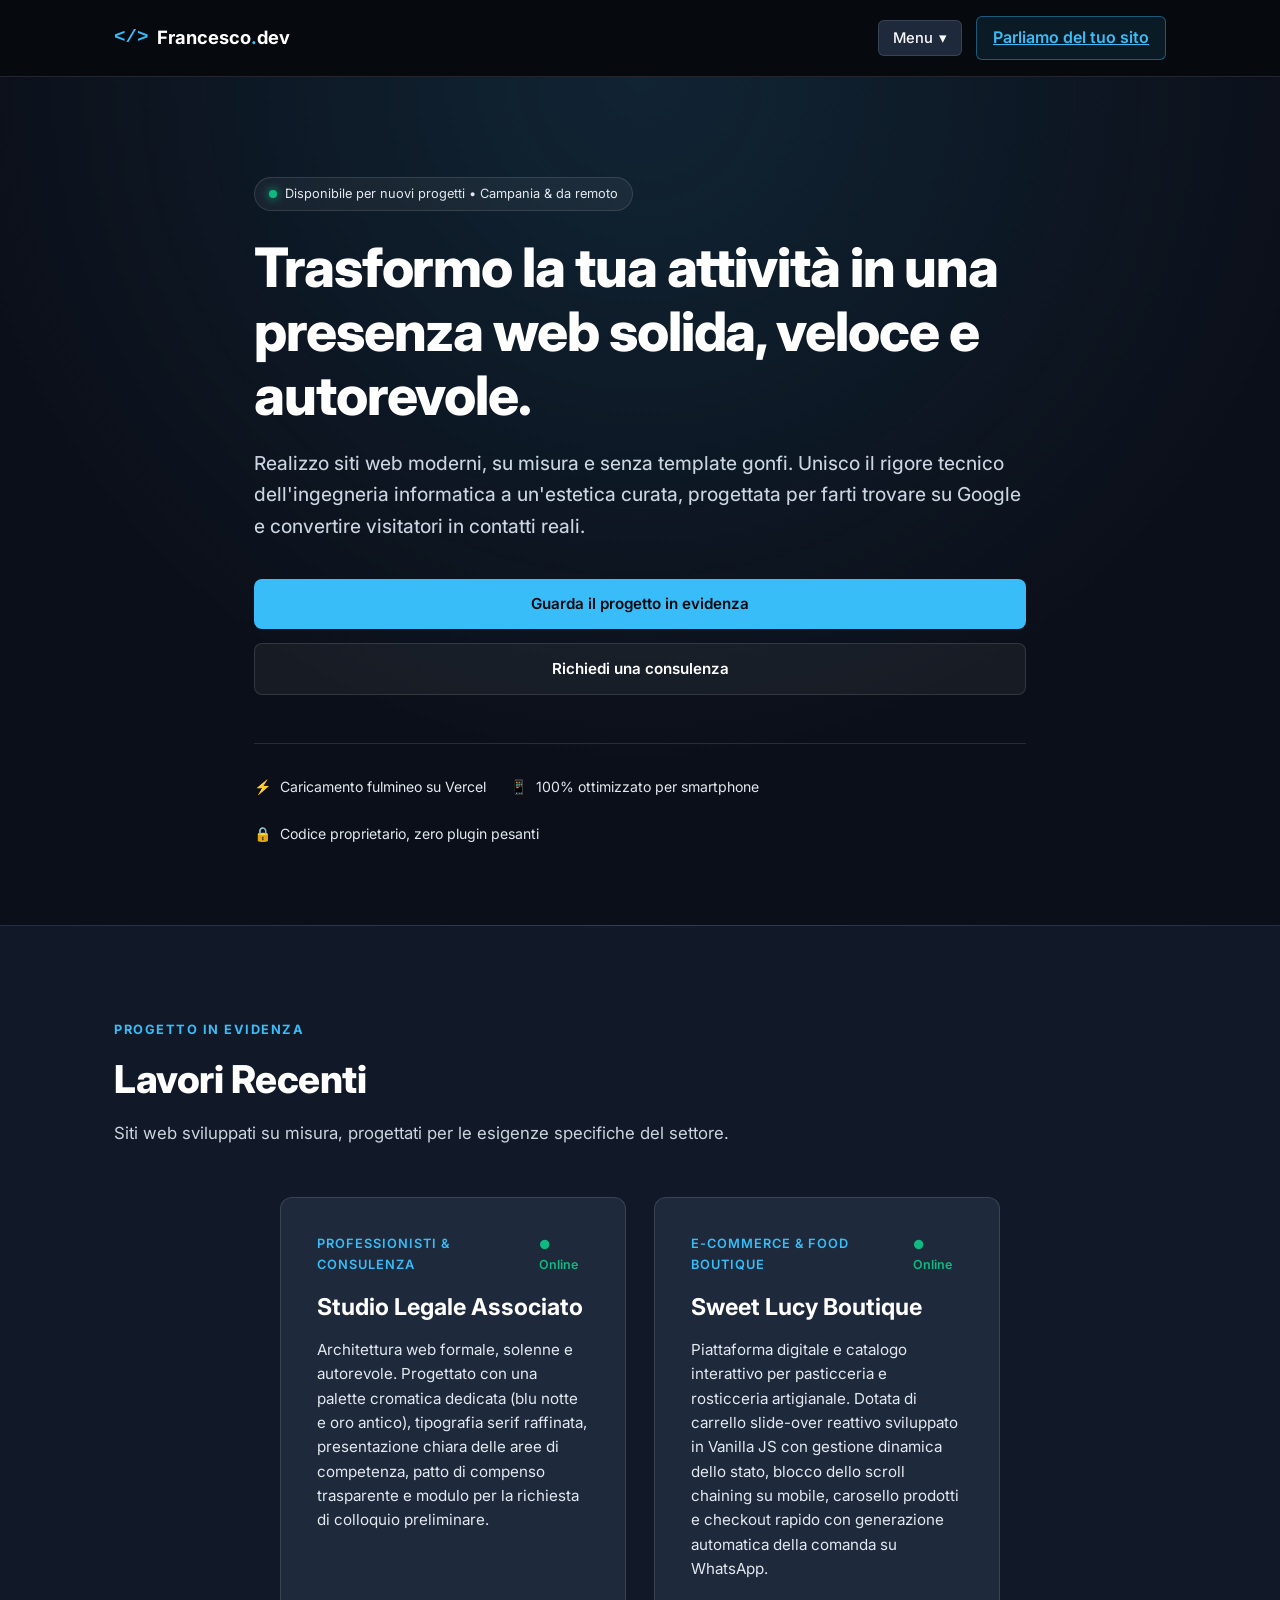
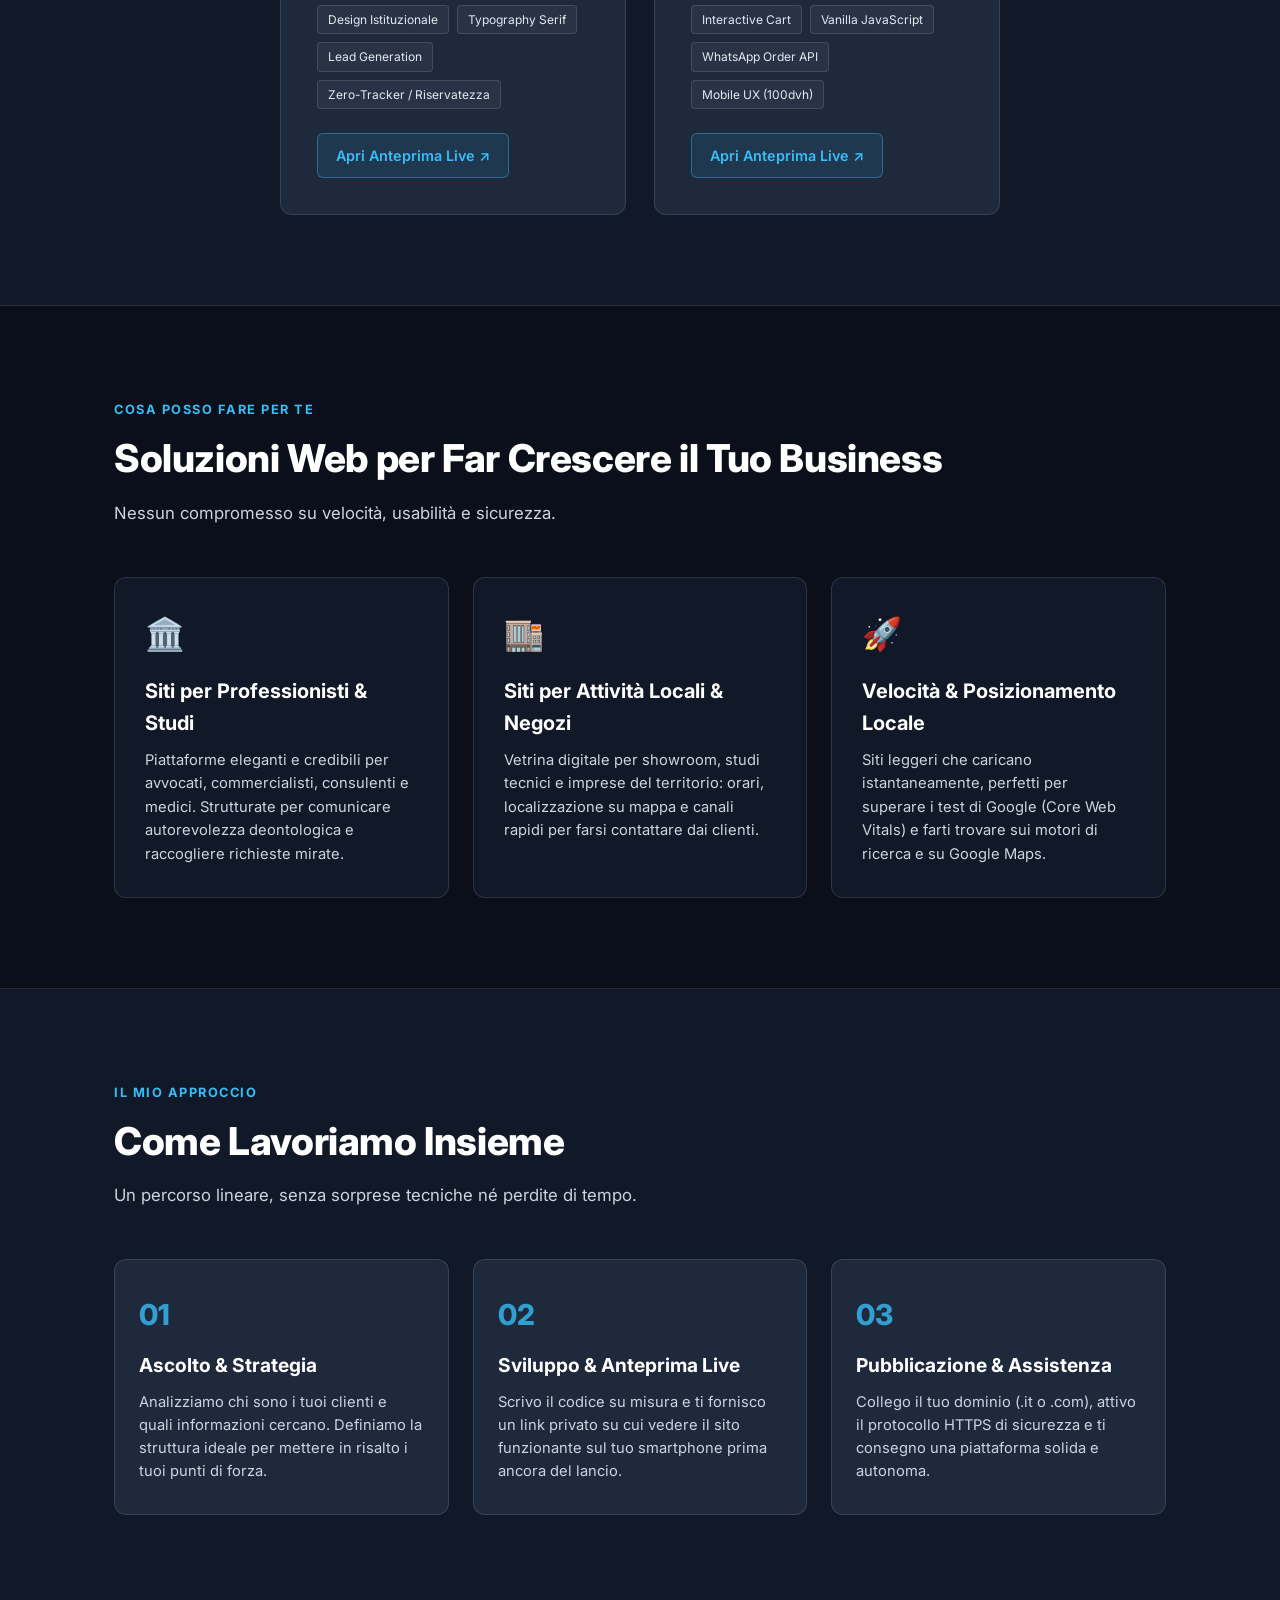
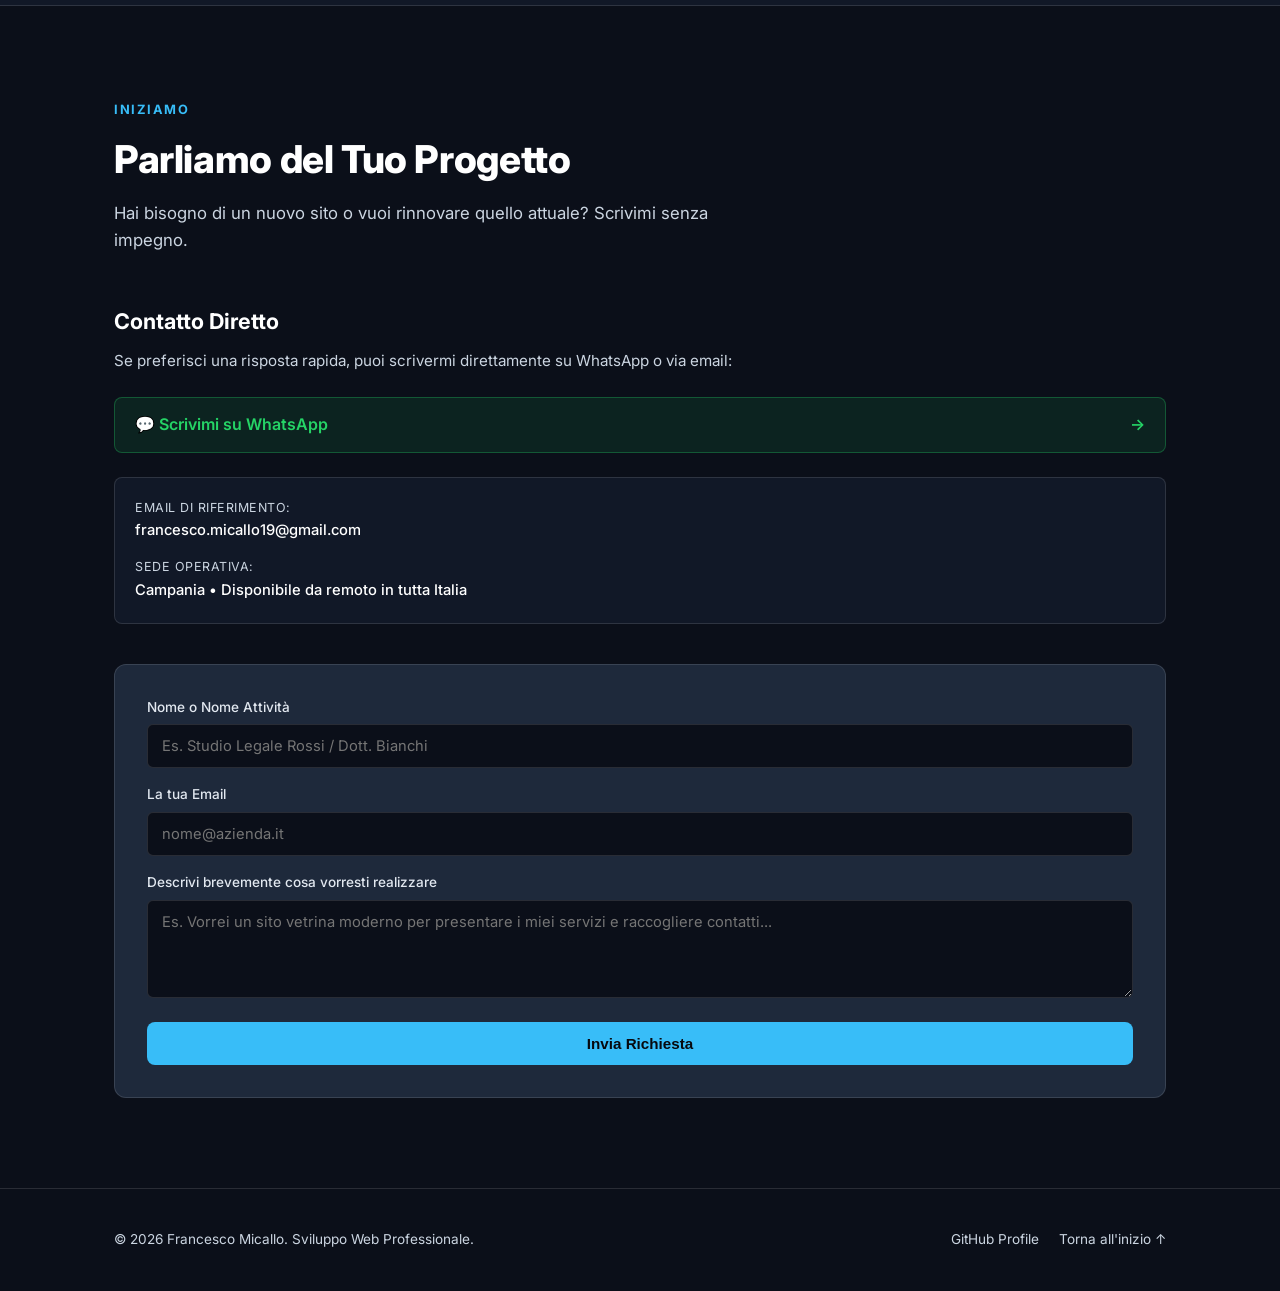
==== index.html @ 7663c69b "update menù a tendina" ====
<!DOCTYPE html>
<html lang="it">
<head>
  <meta charset="UTF-8">
  <meta name="viewport" content="width=device-width, initial-scale=1.0">
  <meta name="description" content="Portfolio di Francesco Micallo: sviluppo web, soluzioni digitali moderne, interfacce reattive ad alte prestazioni ed esperienze e-commerce su misura.">
  <title>Francesco Micallo | Sviluppo Web & Soluzioni Digitali</title>

  <!-- ANTEPRIMA SOCIAL & WHATSAPP -->
 <meta property="og:type" content="website">
 <meta property="og:url" content="https://francesco-webdesign.vercel.app/">
 <meta property="og:title" content="Francesco Micallo | Sviluppo Web &amp; Soluzioni Digitali">
 <meta property="og:description" content="Sviluppo siti web moderni, veloci e su misura per professionisti e imprese. Soluzioni ad alte prestazioni e mobile-first.">
 <meta property="og:image" content="https://francesco-webdesign.vercel.app/img/og-cover.png">
 <meta property="og:image:width" content="1200">
 <meta property="og:image:height" content="630">

 <!-- TWITTER / X CARDS -->
 <meta name="twitter:card" content="summary_large_image">
 <meta name="twitter:title" content="Francesco Micallo | Sviluppo Web &amp; Soluzioni Digitali">
 <meta name="twitter:description" content="Sviluppo siti web moderni, veloci e su misura per professionisti e imprese.">
 <meta name="twitter:image" content="https://francesco-webdesign.vercel.app/img/og-cover.png">

  <!-- Preconnessione rapida ai server Google Fonts -->
  <link rel="preconnect" href="https://fonts.googleapis.com">
  <link rel="preconnect" href="https://fonts.gstatic.com" crossorigin>

  <!-- Caricamento asincrono del font: non blocca il rendering -->
  <link rel="preload" as="style" href="https://fonts.googleapis.com/css2?family=Inter:wght@300;400;500;600;700;800&display=swap">
  <link rel="stylesheet" href="https://fonts.googleapis.com/css2?family=Inter:wght@300;400;500;600;700;800&display=swap" media="print" onload="this.media='all'">
  <noscript>
    <link rel="stylesheet" href="https://fonts.googleapis.com/css2?family=Inter:wght@300;400;500;600;700;800&display=swap">
  </noscript>

  <!-- Foglio di stile principale -->
  <link rel="stylesheet" href="style.css">
  
  <!-- Google Fonts: Inter -->
  <!--<link rel="preconnect" href="https://fonts.googleapis.com">
  <link rel="preconnect" href="https://fonts.gstatic.com" crossorigin>
  <link href="https://fonts.googleapis.com/css2?family=Inter:wght@300;400;500;600;700;800&display=swap" rel="stylesheet">
  
  <link rel="stylesheet" href="style.css">
  -->

  <!-- FAVICON CON SIMBOLO </> -->
  <link rel="icon" type="image/svg+xml" href="data:image/svg+xml,%3Csvg xmlns='http://www.w3.org/2000/svg' viewBox='0 0 32 32'%3E%3Crect width='32' height='32' rx='7' fill='%230f172a'/%3E%3Ctext x='50%25' y='55%25' dominant-baseline='middle' text-anchor='middle' fill='%2338bdf8' font-family='monospace' font-weight='900' font-size='16'%3E%26lt%3B/%26gt%3B%3C/text%3E%3C/svg%3E">
  <meta name="google-site-verification" content="of4kfYGj0IysTOYSiKbPm9DRqJYELXK91-NZYfJ7q2g" />

  <!-- script per visibilità AI etc-->
  <script type="application/ld+json">
{
  "@context": "https://schema.org",
  "@type": "Person",
  "name": "Francesco Micallo",
  "url": "https://francesco-webdesign.vercel.app/",
  "jobTitle": "Web Developer & Designer Freelance",
  "description": "Sviluppo di siti web moderni, veloci e su misura per professionisti, botteghe artigianali e imprese.",
  "address": {
    "@type": "PostalAddress",
    "addressRegion": "Campania",
    "addressCountry": "IT"
  },
  "knowsAbout": ["Web Development", "HTML5", "CSS3", "JavaScript", "E-commerce WhatsApp", "SEO Optimization"],
  "sameAs": [
    "https://www.linkedin.com/in/tuo-profilo-linkedin",
    "https://github.com/tuo-profilo-github"
  ]
}
</script>

</head>
<body>

  <!-- BARRA DI NAVIGAZIONE CON MENU A TENDINA -->
  <header class="navbar">
    <div class="container nav-container">
      <a href="#" class="logo">
        <span class="logo-symbol">&lt;/&gt;</span>
        <span class="logo-text">Francesco<span class="dot">.</span>dev</span>
      </a>

      <div class="nav-actions">
        <!-- Menu a tendina delle sezioni -->
        <div class="dropdown">
          <button class="dropdown-trigger" id="dropdownBtn" type="button" aria-expanded="false">
            Menu <span>▾</span>
          </button>
          <div class="dropdown-menu" id="dropdownMenu">
            <a href="#progetti">Progetti</a>
            <a href="#servizi">Servizi</a>
            <a href="#metodo">Metodo</a>
            <a href="#contatti">Contatti</a>
          </div>
        </div>

        <!-- Pulsante di contatto rapido -->
        <a href="#contatti" class="nav-btn">Parliamo del tuo sito</a>
      </div>
    </div>
  </header>

  <main>
    <!-- HERO SECTION -->
    <section class="hero" id="home">
      <div class="container hero-content">
        <div class="badge">
          <span class="badge-dot"></span>
          <span>Disponibile per nuovi progetti • Campania & da remoto</span>
        </div>
        <h1>Trasformo la tua attività in una presenza web solida, veloce e autorevole.</h1>
        <p class="subtitle">
          Realizzo siti web moderni, su misura e senza template gonfi. Unisco il rigore tecnico dell'ingegneria informatica a un'estetica curata, progettata per farti trovare su Google e convertire visitatori in contatti reali.
        </p>
        <div class="hero-buttons">
          <a href="#progetti" class="btn btn-primary">Guarda il progetto in evidenza</a>
          <a href="#contatti" class="btn btn-secondary">Richiedi una consulenza</a>
        </div>

        <div class="hero-features">
          <div class="feature-item">
            <span class="feature-icon">⚡</span>
            <span>Caricamento fulmineo su Vercel</span>
          </div>
          <div class="feature-item">
            <span class="feature-icon">📱</span>
            <span>100% ottimizzato per smartphone</span>
          </div>
          <div class="feature-item">
            <span class="feature-icon">🔒</span>
            <span>Codice proprietario, zero plugin pesanti</span>
          </div>
        </div>
      </div>
    </section>

    <!-- SEZIONE PROGETTI REALIZZATI (PORTFOLIO) -->
    <section class="section portfolio-section" id="progetti">
      <div class="container">
        <div class="section-head">
          <span class="tag">Progetto in Evidenza</span>
          <h2 class="section-title">Lavori Recenti</h2>
          <p class="section-subtitle">Siti web sviluppati su misura, progettati per le esigenze specifiche del settore.</p>
        </div>

        <div class="portfolio-grid portfolio-single">
          <!-- PROGETTO: STUDIO LEGALE -->
          <article class="project-card">
            <div class="project-header">
              <span class="project-category">Professionisti & Consulenza</span>
              <span class="status-live">● Online</span>
            </div>
            <h3>Studio Legale Associato</h3>
            <p class="project-desc">
              Architettura web formale, solenne e autorevole. Progettato con una palette cromatica dedicata (blu notte e oro antico), tipografia serif raffinata, presentazione chiara delle aree di competenza, patto di compenso trasparente e modulo per la richiesta di colloquio preliminare.
            </p>
            <div class="project-tags">
              <span>Design Istituzionale</span>
              <span>Typography Serif</span>
              <span>Lead Generation</span>
              <span>Zero-Tracker / Riservatezza</span>
            </div>
            <div class="project-actions">
              <!-- Inserisci qui l'URL Vercel del tuo studio legale al posto di '#' -->
              <a href="https://studio-legale-azure.vercel.app/" target="_blank" rel="noopener noreferrer" class="btn-project">
                Apri Anteprima Live ↗
              </a>
            </div>
          </article>

          <!-- PROGETTO: SWEET LUCY -->
          <article class="project-card">
            <div class="project-header">
              <span class="project-category">E-Commerce & Food Boutique</span>
              <span class="status-live">● Online</span>
            </div>
            <h3>Sweet Lucy Boutique</h3>
            <p class="project-desc">
              Piattaforma digitale e catalogo interattivo per pasticceria e rosticceria artigianale. Dotata di carrello slide-over reattivo sviluppato in Vanilla JS con gestione dinamica dello stato, blocco dello scroll chaining su mobile, carosello prodotti e checkout rapido con generazione automatica della comanda su WhatsApp.
            </p>
            <div class="project-tags">
              <span>Interactive Cart</span>
              <span>Vanilla JavaScript</span>
              <span>WhatsApp Order API</span>
              <span>Mobile UX (100dvh)</span>
            </div>
            <div class="project-actions">
              <!-- Inserisci qui l'URL Vercel di Sweet Lucy -->
              <a href="https://sweet-lucy-capri.vercel.app/" target="_blank" rel="noopener noreferrer" class="btn-project">
                Apri Anteprima Live ↗
              </a>
            </div>
          </article>
        </div>
      </div>
    </section>

    <!-- SEZIONE SERVIZI / COMPETENZE -->
    <section class="section services-section" id="servizi">
      <div class="container">
        <div class="section-head">
          <span class="tag">Cosa Posso Fare Per Te</span>
          <h2 class="section-title">Soluzioni Web per Far Crescere il Tuo Business</h2>
          <p class="section-subtitle">Nessun compromesso su velocità, usabilità e sicurezza.</p>
        </div>

        <div class="services-grid">
          <div class="service-box">
            <div class="service-icon">🏛️</div>
            <h3>Siti per Professionisti & Studi</h3>
            <p>
              Piattaforme eleganti e credibili per avvocati, commercialisti, consulenti e medici. Strutturate per comunicare autorevolezza deontologica e raccogliere richieste mirate.
            </p>
          </div>

          <div class="service-box">
            <div class="service-icon">🏬</div>
            <h3>Siti per Attività Locali & Negozi</h3>
            <p>
              Vetrina digitale per showroom, studi tecnici e imprese del territorio: orari, localizzazione su mappa e canali rapidi per farsi contattare dai clienti.
            </p>
          </div>

          <div class="service-box">
            <div class="service-icon">🚀</div>
            <h3>Velocità & Posizionamento Locale</h3>
            <p>
              Siti leggeri che caricano istantaneamente, perfetti per superare i test di Google (Core Web Vitals) e farti trovare sui motori di ricerca e su Google Maps.
            </p>
          </div>
        </div>
      </div>
    </section>

    <!-- SEZIONE COME LAVORO -->
    <section class="section process-section" id="metodo">
      <div class="container">
        <div class="section-head">
          <span class="tag">Il Mio Approccio</span>
          <h2 class="section-title">Come Lavoriamo Insieme</h2>
          <p class="section-subtitle">Un percorso lineare, senza sorprese tecniche né perdite di tempo.</p>
        </div>

        <div class="steps-grid">
          <div class="step-card">
            <span class="step-number">01</span>
            <h3>Ascolto & Strategia</h3>
            <p>Analizziamo chi sono i tuoi clienti e quali informazioni cercano. Definiamo la struttura ideale per mettere in risalto i tuoi punti di forza.</p>
          </div>

          <div class="step-card">
            <span class="step-number">02</span>
            <h3>Sviluppo & Anteprima Live</h3>
            <p>Scrivo il codice su misura e ti fornisco un link privato su cui vedere il sito funzionante sul tuo smartphone prima ancora del lancio.</p>
          </div>

          <div class="step-card">
            <span class="step-number">03</span>
            <h3>Pubblicazione & Assistenza</h3>
            <p>Collego il tuo dominio (.it o .com), attivo il protocollo HTTPS di sicurezza e ti consegno una piattaforma solida e autonoma.</p>
          </div>
        </div>
      </div>
    </section>

    <!-- SEZIONE CONTATTI -->
    <section class="section contact-section" id="contatti">
      <div class="container">
        <div class="section-head">
          <span class="tag">Iniziamo</span>
          <h2 class="section-title">Parliamo del Tuo Progetto</h2>
          <p class="section-subtitle">Hai bisogno di un nuovo sito o vuoi rinnovare quello attuale? Scrivimi senza impegno.</p>
        </div>

        <div class="contact-layout">
          <!-- CANALI RAPIDI -->
          <div class="contact-direct">
            <h3>Contatto Diretto</h3>
            <p>Se preferisci una risposta rapida, puoi scrivermi direttamente su WhatsApp o via email:</p>
            
            <a href="https://wa.me/393928811969?text=Ciao%20Francesco,%20vorrei%20informazioni%20per%20un%20sito%20web" target="_blank" rel="noopener noreferrer" class="contact-pill wa-pill">
              <span>💬 Scrivimi su WhatsApp</span>
              <span class="pill-arrow">→</span>
            </a>

            <div class="direct-info-box">
              <div class="info-row">
                <span class="info-label">Email di riferimento:</span>
                <span class="info-val">francesco.micallo19@gmail.com</span>
              </div>
              <div class="info-row">
                <span class="info-label">Sede operativa:</span>
                <span class="info-val">Campania • Disponibile da remoto in tutta Italia</span>
              </div>
            </div>
          </div>

          <!-- FORM FORMSPREE -->
          <div class="contact-form-wrapper">
            <form class="contact-form" action="https://formspree.io/f/mqpadgvb" method="POST">
              <div class="form-group">
                <label for="name">Nome o Nome Attività</label>
                <input type="text" id="name" name="name" placeholder="Es. Studio Legale Rossi / Dott. Bianchi" required>
              </div>

              <div class="form-group">
                <label for="email">La tua Email</label>
                <input type="email" id="email" name="email" placeholder="nome@azienda.it" required>
              </div>

              <div class="form-group">
                <label for="message">Descrivi brevemente cosa vorresti realizzare</label>
                <textarea id="message" name="message" rows="4" placeholder="Es. Vorrei un sito vetrina moderno per presentare i miei servizi e raccogliere contatti..." required></textarea>
              </div>

              <button type="submit" class="btn btn-primary btn-block">Invia Richiesta</button>
            </form>
          </div>
        </div>
      </div>
    </section>
  </main>

  <!-- FOOTER -->
  <footer class="footer">
    <div class="container footer-content">
      <p>&copy; 2026 Francesco Micallo. Sviluppo Web Professionale.</p>
      <div class="footer-links">
        <a href="https://github.com/francescomicallo19-alt" target="_blank" rel="noopener noreferrer">GitHub Profile</a>
        <a href="#home">Torna all'inizio ↑</a>
      </div>
    </div>
  </footer>

  <script src="script.js" defer></script>

</body>
</html>
---- style.css ----
/* RESET & VARIABILI */
* {
  margin: 0;
  padding: 0;
  box-sizing: border-box;
}

:root {
  /* Fondi più chiari, eleganti e riposanti */
  --bg-deep: #0b0f19;          /* Sfondo base: blu notte profondo, non nero pesto */
  --bg-surface: #111827;       /* Sezioni secondarie e navbar */
  --bg-card: #1e293b;          /* Card e box in evidenza */
  --bg-card-hover: #27354a;    /* Stato hover per le card */
  
  /* Accenti e contrasti */
  --accent-cyan: #38bdf8;
  --accent-cyan-hover: #0284c7;
  --text-main: #f8fafc;        /* Bianco quasi assoluto per i titoli */
  --text-muted: #cbd5e1;       /* Grigio chiarissimo per paragrafi e testi */
  --text-sub: #e2e8f0;         /* Dettagli e pillole */
  
  --border-subtle: rgba(255, 255, 255, 0.12);
  --border-glow: rgba(56, 189, 248, 0.4);
  --font-base: 'Inter', -apple-system, BlinkMacSystemFont, 'Segoe UI', Roboto, sans-serif;
}

html {
  scroll-behavior: smooth;
}

body {
  background-color: var(--bg-deep);
  color: var(--text-main);
  font-family: var(--font-base);
  line-height: 1.6;
  -webkit-font-smoothing: antialiased;
}

.container {
  max-width: 1100px;
  margin: 0 auto;
  padding: 0 24px;
}

/* NAVBAR */
.navbar {
  position: sticky;
  top: 0;
  z-index: 100;
  background: rgba(7, 9, 14, 0.85);
  backdrop-filter: blur(12px);
  border-bottom: 1px solid var(--border-subtle);
  padding: 16px 0;
}

.nav-container {
  display: flex;
  justify-content: space-between;
  align-items: center;
}

.logo {
  display: flex;
  align-items: center;
  gap: 8px;
  text-decoration: none;
  color: #fff;
  font-weight: 700;
  font-size: 1.15rem;
}

.logo-symbol {
  color: var(--accent-cyan);
  font-family: monospace;
  font-size: 1.2rem;
}

.dot {
  color: var(--accent-cyan);
}

.nav-actions {
  display: flex;
  align-items: center;
  gap: 14px;
}

.dropdown {
  position: relative;
}

.dropdown-trigger {
  background: var(--bg-card);
  color: var(--text-main);
  border: 1px solid var(--border-subtle);
  padding: 8px 14px;
  border-radius: 6px;
  font-family: inherit;
  font-size: 0.92rem;
  font-weight: 500;
  cursor: pointer;
  display: inline-flex;
  align-items: center;
  gap: 6px;
  transition: all 0.2s ease;
}

.dropdown-trigger:hover,
.dropdown.active .dropdown-trigger {
  border-color: var(--accent-cyan);
  color: var(--accent-cyan);
}

.dropdown-menu {
  position: absolute;
  top: calc(100% + 8px);
  right: 0;
  min-width: 160px;
  background: var(--bg-card);
  border: 1px solid var(--border-subtle);
  border-radius: 8px;
  padding: 6px;
  box-shadow: 0 10px 25px rgba(0, 0, 0, 0.4);
  display: none;
  flex-direction: column;
  gap: 2px;
  z-index: 200;
}

.dropdown.active .dropdown-menu {
  display: flex;
}

.dropdown-menu a {
  text-decoration: none;
  color: var(--text-muted);
  font-size: 0.9rem;
  padding: 8px 12px;
  border-radius: 6px;
  transition: all 0.15s ease;
}

.dropdown-menu a:hover {
  background: rgba(56, 189, 248, 0.12);
  color: var(--accent-cyan);
}

.nav-btn {
  background: rgba(56, 189, 248, 0.1);
  color: var(--accent-cyan) !important;
  border: 1px solid var(--border-glow);
  padding: 8px 16px;
  border-radius: 6px;
  font-weight: 600 !important;
  transition: all 0.2s ease;
}

.nav-btn:hover {
  background: var(--accent-cyan) !important;
  color: #07090e !important;
}

/* HERO SECTION */
.hero {
  padding: 100px 0 80px 0;
  background: radial-gradient(circle at 50% 0%, rgba(56, 189, 248, 0.12) 0%, transparent 65%);
  border-bottom: 1px solid var(--border-subtle);
}

.hero-content {
  max-width: 820px;
}

.badge {
  display: inline-flex;
  align-items: center;
  gap: 8px;
  padding: 6px 14px;
  background: rgba(255, 255, 255, 0.05);
  border: 1px solid var(--border-subtle);
  border-radius: 50px;
  font-size: 0.8rem;
  color: var(--text-sub);
  margin-bottom: 24px;
}

.badge-dot {
  width: 8px;
  height: 8px;
  background-color: #10b981;
  border-radius: 50%;
  box-shadow: 0 0 10px #10b981;
}

.hero h1 {
  font-size: clamp(2.2rem, 4.5vw, 3.4rem);
  font-weight: 800;
  line-height: 1.18;
  letter-spacing: -0.02em;
  margin-bottom: 20px;
  color: #fff;
}

.subtitle {
  font-size: clamp(1.05rem, 2vw, 1.2rem);
  color: var(--text-muted);
  font-weight: 450; /* Aggiunge corpo alle lettere su sfondi neri */
  line-height: 1.65;
  margin-bottom: 36px;
}

.hero-buttons {
  display: flex;
  gap: 14px;
  flex-wrap: wrap;
  margin-bottom: 48px;
}

.btn {
  display: inline-flex;
  align-items: center;
  justify-content: center;
  padding: 13px 24px;
  border-radius: 8px;
  font-size: 0.95rem;
  font-weight: 600;
  text-decoration: none;
  cursor: pointer;
  transition: all 0.2s ease;
}

.btn-primary {
  background: var(--accent-cyan);
  color: #07090e;
  border: none;
}

.btn-primary:hover {
  background: #7dd3fc;
  transform: translateY(-2px);
}

.btn-secondary {
  background: rgba(255, 255, 255, 0.05);
  color: #fff;
  border: 1px solid var(--border-subtle);
}

.btn-secondary:hover {
  background: rgba(255, 255, 255, 0.1);
  transform: translateY(-2px);
}

.hero-features {
  display: flex;
  flex-wrap: wrap;
  gap: 24px;
  padding-top: 32px;
  border-top: 1px solid var(--border-subtle);
}

.feature-item {
  display: flex;
  align-items: center;
  gap: 8px;
  font-size: 0.88rem;
  color: var(--text-sub);
}

/* SEZIONI COMUNI */
.section {
  padding: 90px 0;
}

.section-head {
  margin-bottom: 50px;
}

.tag {
  display: inline-block;
  font-size: 0.8rem;
  font-weight: 700;
  text-transform: uppercase;
  letter-spacing: 1.5px;
  color: var(--accent-cyan);
  margin-bottom: 8px;
}

.section-title {
  font-size: clamp(1.8rem, 3.2vw, 2.4rem);
  font-weight: 800;
  letter-spacing: -0.01em;
  color: #fff;
  margin-bottom: 10px;
}

.section-subtitle {
  color: var(--text-muted);
  font-size: 1.05rem;
  max-width: 650px;
}

/* PROGETTI (PORTFOLIO) */
.portfolio-section {
  background-color: var(--bg-surface);
  border-bottom: 1px solid var(--border-subtle);
}

.portfolio-grid {
  display: grid;
  grid-template-columns: repeat(auto-fit, minmax(320px, 1fr));
  gap: 28px;
}

.portfolio-single {
  max-width: 720px;
  margin: 0 auto;
}

.project-card {
  background: var(--bg-card);
  border: 1px solid var(--border-subtle);
  border-radius: 12px;
  padding: 36px;
  display: flex;
  flex-direction: column;
  transition: all 0.25s ease;
}

.project-card:hover {
  transform: translateY(-4px);
  border-color: var(--border-glow);
  background: var(--bg-card-hover);
}

.project-header {
  display: flex;
  justify-content: space-between;
  align-items: center;
  margin-bottom: 14px;
}

.project-category {
  font-size: 0.8rem;
  color: var(--accent-cyan);
  font-weight: 600;
  text-transform: uppercase;
  letter-spacing: 1px;
}

.status-live {
  font-size: 0.78rem;
  color: #10b981;
  font-weight: 600;
}

.project-card h3 {
  font-size: 1.45rem;
  color: #fff;
  margin-bottom: 12px;
}

.project-desc {
  color: var(--text-sub); /* Passa a un bianco/grigio ancora più leggibile */
  font-size: 0.95rem;
  line-height: 1.6;
  margin-bottom: 24px;
  flex-grow: 1;
}

.project-tags {
  display: flex;
  flex-wrap: wrap;
  gap: 8px;
  margin-bottom: 24px;
}

.project-tags span {
  font-size: 0.75rem;
  padding: 4px 10px;
  background: rgba(255, 255, 255, 0.05);
  border: 1px solid var(--border-subtle);
  border-radius: 4px;
  color: var(--text-sub);
}

.btn-project {
  display: inline-block;
  padding: 10px 18px;
  background: rgba(56, 189, 248, 0.1);
  border: 1px solid var(--border-glow);
  color: var(--accent-cyan);
  text-decoration: none;
  font-weight: 600;
  font-size: 0.9rem;
  border-radius: 6px;
  text-align: center;
  transition: all 0.2s ease;
}

.btn-project:hover {
  background: var(--accent-cyan);
  color: #07090e;
}

/* SERVIZI */
.services-section {
  border-bottom: 1px solid var(--border-subtle);
}

.services-grid {
  display: grid;
  grid-template-columns: repeat(auto-fit, minmax(280px, 1fr));
  gap: 24px;
}

.service-box {
  background: var(--bg-surface);
  border: 1px solid var(--border-subtle);
  border-radius: 12px;
  padding: 30px;
}

.service-icon {
  font-size: 2rem;
  margin-bottom: 16px;
}

.service-box h3 {
  font-size: 1.25rem;
  color: #fff;
  margin-bottom: 10px;
}

.service-box p {
  color: var(--text-muted);
  font-size: 0.92rem;
  line-height: 1.6;
}

/* COME LAVORO (METODO) */
.process-section {
  background-color: var(--bg-surface);
  border-bottom: 1px solid var(--border-subtle);
}

.steps-grid {
  display: grid;
  grid-template-columns: repeat(auto-fit, minmax(280px, 1fr));
  gap: 24px;
}

.step-card {
  background: var(--bg-card);
  border: 1px solid var(--border-subtle);
  border-radius: 12px;
  padding: 32px 24px;
  position: relative;
}

.step-number {
  font-size: 1.8rem;
  font-weight: 800;
  color: var(--accent-cyan);
  opacity: 0.8;
  display: block;
  margin-bottom: 12px;
}

.step-card h3 {
  font-size: 1.2rem;
  color: #fff;
  margin-bottom: 10px;
}

.step-card p {
  color: var(--text-muted);
  font-size: 0.92rem;
  line-height: 1.55;
}

/* CONTATTI */
.contact-layout {
  display: grid;
  grid-template-columns: 1fr 1.2fr;
  gap: 40px;
}

.contact-direct h3 {
  font-size: 1.35rem;
  color: #fff;
  margin-bottom: 10px;
}

.contact-direct > p {
  color: var(--text-muted);
  font-size: 0.95rem;
  margin-bottom: 24px;
}

.contact-pill {
  display: flex;
  justify-content: space-between;
  align-items: center;
  padding: 14px 20px;
  background: rgba(37, 211, 102, 0.1);
  border: 1px solid rgba(37, 211, 102, 0.3);
  color: #25d366;
  text-decoration: none;
  font-weight: 600;
  border-radius: 8px;
  margin-bottom: 24px;
  transition: all 0.2s ease;
}

.contact-pill:hover {
  background: #25d366;
  color: #fff;
}

.direct-info-box {
  background: var(--bg-surface);
  border: 1px solid var(--border-subtle);
  border-radius: 8px;
  padding: 20px;
  display: flex;
  flex-direction: column;
  gap: 14px;
}

.info-label {
  display: block;
  font-size: 0.78rem;
  color: var(--text-muted);
  text-transform: uppercase;
  letter-spacing: 0.5px;
}

.info-val {
  display: block;
  color: #fff;
  font-weight: 500;
  font-size: 0.92rem;
  margin-top: 2px;
}

/* FORM */
.contact-form-wrapper {
  background: var(--bg-card);
  border: 1px solid var(--border-subtle);
  border-radius: 12px;
  padding: 32px;
}

.contact-form {
  display: flex;
  flex-direction: column;
  gap: 16px;
}

.form-group {
  display: flex;
  flex-direction: column;
  gap: 6px;
}

.form-group label {
  font-size: 0.85rem;
  color: var(--text-sub);
  font-weight: 500;
}

.form-group input,
.form-group textarea {
  width: 100%;
  padding: 12px 14px;
  background: var(--bg-deep);
  border: 1px solid var(--border-subtle);
  border-radius: 6px;
  color: #fff;
  font-family: inherit;
  font-size: 0.92rem;
  outline: none;
  transition: border-color 0.2s ease;
}

.form-group input:focus,
.form-group textarea:focus {
  border-color: var(--accent-cyan);
}

.btn-block {
  width: 100%;
  margin-top: 8px;
}

/* FOOTER */
.footer {
  padding: 40px 0;
  border-top: 1px solid var(--border-subtle);
  font-size: 0.85rem;
  color: var(--text-muted);
}

.footer-content {
  display: flex;
  justify-content: space-between;
  align-items: center;
  flex-wrap: wrap;
  gap: 16px;
}

.footer-links {
  display: flex;
  gap: 20px;
}

.footer-links a {
  color: var(--text-muted);
  text-decoration: none;
  transition: color 0.2s;
}

.footer-links a:hover {
  color: var(--accent-cyan);
}

/* RESPONSIVE */
  .nav-links {
    display: none;
  }
  .contact-layout {
    grid-template-columns: 1fr;
  }
  .hero-buttons {
    flex-direction: column;
  }
  .btn {
    width: 100%;
  }
---- style.css ----
/* RESET & VARIABILI */
* {
  margin: 0;
  padding: 0;
  box-sizing: border-box;
}

:root {
  /* Fondi più chiari, eleganti e riposanti */
  --bg-deep: #0b0f19;          /* Sfondo base: blu notte profondo, non nero pesto */
  --bg-surface: #111827;       /* Sezioni secondarie e navbar */
  --bg-card: #1e293b;          /* Card e box in evidenza */
  --bg-card-hover: #27354a;    /* Stato hover per le card */
  
  /* Accenti e contrasti */
  --accent-cyan: #38bdf8;
  --accent-cyan-hover: #0284c7;
  --text-main: #f8fafc;        /* Bianco quasi assoluto per i titoli */
  --text-muted: #cbd5e1;       /* Grigio chiarissimo per paragrafi e testi */
  --text-sub: #e2e8f0;         /* Dettagli e pillole */
  
  --border-subtle: rgba(255, 255, 255, 0.12);
  --border-glow: rgba(56, 189, 248, 0.4);
  --font-base: 'Inter', -apple-system, BlinkMacSystemFont, 'Segoe UI', Roboto, sans-serif;
}

html {
  scroll-behavior: smooth;
}

body {
  background-color: var(--bg-deep);
  color: var(--text-main);
  font-family: var(--font-base);
  line-height: 1.6;
  -webkit-font-smoothing: antialiased;
}

.container {
  max-width: 1100px;
  margin: 0 auto;
  padding: 0 24px;
}

/* NAVBAR */
.navbar {
  position: sticky;
  top: 0;
  z-index: 100;
  background: rgba(7, 9, 14, 0.85);
  backdrop-filter: blur(12px);
  border-bottom: 1px solid var(--border-subtle);
  padding: 16px 0;
}

.nav-container {
  display: flex;
  justify-content: space-between;
  align-items: center;
}

.logo {
  display: flex;
  align-items: center;
  gap: 8px;
  text-decoration: none;
  color: #fff;
  font-weight: 700;
  font-size: 1.15rem;
}

.logo-symbol {
  color: var(--accent-cyan);
  font-family: monospace;
  font-size: 1.2rem;
}

.dot {
  color: var(--accent-cyan);
}

.nav-actions {
  display: flex;
  align-items: center;
  gap: 14px;
}

.dropdown {
  position: relative;
}

.dropdown-trigger {
  background: var(--bg-card);
  color: var(--text-main);
  border: 1px solid var(--border-subtle);
  padding: 8px 14px;
  border-radius: 6px;
  font-family: inherit;
  font-size: 0.92rem;
  font-weight: 500;
  cursor: pointer;
  display: inline-flex;
  align-items: center;
  gap: 6px;
  transition: all 0.2s ease;
}

.dropdown-trigger:hover,
.dropdown.active .dropdown-trigger {
  border-color: var(--accent-cyan);
  color: var(--accent-cyan);
}

.dropdown-menu {
  position: absolute;
  top: calc(100% + 8px);
  right: 0;
  min-width: 160px;
  background: var(--bg-card);
  border: 1px solid var(--border-subtle);
  border-radius: 8px;
  padding: 6px;
  box-shadow: 0 10px 25px rgba(0, 0, 0, 0.4);
  display: none;
  flex-direction: column;
  gap: 2px;
  z-index: 200;
}

.dropdown.active .dropdown-menu {
  display: flex;
}

.dropdown-menu a {
  text-decoration: none;
  color: var(--text-muted);
  font-size: 0.9rem;
  padding: 8px 12px;
  border-radius: 6px;
  transition: all 0.15s ease;
}

.dropdown-menu a:hover {
  background: rgba(56, 189, 248, 0.12);
  color: var(--accent-cyan);
}

.nav-btn {
  background: rgba(56, 189, 248, 0.1);
  color: var(--accent-cyan) !important;
  border: 1px solid var(--border-glow);
  padding: 8px 16px;
  border-radius: 6px;
  font-weight: 600 !important;
  transition: all 0.2s ease;
}

.nav-btn:hover {
  background: var(--accent-cyan) !important;
  color: #07090e !important;
}

/* HERO SECTION */
.hero {
  padding: 100px 0 80px 0;
  background: radial-gradient(circle at 50% 0%, rgba(56, 189, 248, 0.12) 0%, transparent 65%);
  border-bottom: 1px solid var(--border-subtle);
}

.hero-content {
  max-width: 820px;
}

.badge {
  display: inline-flex;
  align-items: center;
  gap: 8px;
  padding: 6px 14px;
  background: rgba(255, 255, 255, 0.05);
  border: 1px solid var(--border-subtle);
  border-radius: 50px;
  font-size: 0.8rem;
  color: var(--text-sub);
  margin-bottom: 24px;
}

.badge-dot {
  width: 8px;
  height: 8px;
  background-color: #10b981;
  border-radius: 50%;
  box-shadow: 0 0 10px #10b981;
}

.hero h1 {
  font-size: clamp(2.2rem, 4.5vw, 3.4rem);
  font-weight: 800;
  line-height: 1.18;
  letter-spacing: -0.02em;
  margin-bottom: 20px;
  color: #fff;
}

.subtitle {
  font-size: clamp(1.05rem, 2vw, 1.2rem);
  color: var(--text-muted);
  font-weight: 450; /* Aggiunge corpo alle lettere su sfondi neri */
  line-height: 1.65;
  margin-bottom: 36px;
}

.hero-buttons {
  display: flex;
  gap: 14px;
  flex-wrap: wrap;
  margin-bottom: 48px;
}

.btn {
  display: inline-flex;
  align-items: center;
  justify-content: center;
  padding: 13px 24px;
  border-radius: 8px;
  font-size: 0.95rem;
  font-weight: 600;
  text-decoration: none;
  cursor: pointer;
  transition: all 0.2s ease;
}

.btn-primary {
  background: var(--accent-cyan);
  color: #07090e;
  border: none;
}

.btn-primary:hover {
  background: #7dd3fc;
  transform: translateY(-2px);
}

.btn-secondary {
  background: rgba(255, 255, 255, 0.05);
  color: #fff;
  border: 1px solid var(--border-subtle);
}

.btn-secondary:hover {
  background: rgba(255, 255, 255, 0.1);
  transform: translateY(-2px);
}

.hero-features {
  display: flex;
  flex-wrap: wrap;
  gap: 24px;
  padding-top: 32px;
  border-top: 1px solid var(--border-subtle);
}

.feature-item {
  display: flex;
  align-items: center;
  gap: 8px;
  font-size: 0.88rem;
  color: var(--text-sub);
}

/* SEZIONI COMUNI */
.section {
  padding: 90px 0;
}

.section-head {
  margin-bottom: 50px;
}

.tag {
  display: inline-block;
  font-size: 0.8rem;
  font-weight: 700;
  text-transform: uppercase;
  letter-spacing: 1.5px;
  color: var(--accent-cyan);
  margin-bottom: 8px;
}

.section-title {
  font-size: clamp(1.8rem, 3.2vw, 2.4rem);
  font-weight: 800;
  letter-spacing: -0.01em;
  color: #fff;
  margin-bottom: 10px;
}

.section-subtitle {
  color: var(--text-muted);
  font-size: 1.05rem;
  max-width: 650px;
}

/* PROGETTI (PORTFOLIO) */
.portfolio-section {
  background-color: var(--bg-surface);
  border-bottom: 1px solid var(--border-subtle);
}

.portfolio-grid {
  display: grid;
  grid-template-columns: repeat(auto-fit, minmax(320px, 1fr));
  gap: 28px;
}

.portfolio-single {
  max-width: 720px;
  margin: 0 auto;
}

.project-card {
  background: var(--bg-card);
  border: 1px solid var(--border-subtle);
  border-radius: 12px;
  padding: 36px;
  display: flex;
  flex-direction: column;
  transition: all 0.25s ease;
}

.project-card:hover {
  transform: translateY(-4px);
  border-color: var(--border-glow);
  background: var(--bg-card-hover);
}

.project-header {
  display: flex;
  justify-content: space-between;
  align-items: center;
  margin-bottom: 14px;
}

.project-category {
  font-size: 0.8rem;
  color: var(--accent-cyan);
  font-weight: 600;
  text-transform: uppercase;
  letter-spacing: 1px;
}

.status-live {
  font-size: 0.78rem;
  color: #10b981;
  font-weight: 600;
}

.project-card h3 {
  font-size: 1.45rem;
  color: #fff;
  margin-bottom: 12px;
}

.project-desc {
  color: var(--text-sub); /* Passa a un bianco/grigio ancora più leggibile */
  font-size: 0.95rem;
  line-height: 1.6;
  margin-bottom: 24px;
  flex-grow: 1;
}

.project-tags {
  display: flex;
  flex-wrap: wrap;
  gap: 8px;
  margin-bottom: 24px;
}

.project-tags span {
  font-size: 0.75rem;
  padding: 4px 10px;
  background: rgba(255, 255, 255, 0.05);
  border: 1px solid var(--border-subtle);
  border-radius: 4px;
  color: var(--text-sub);
}

.btn-project {
  display: inline-block;
  padding: 10px 18px;
  background: rgba(56, 189, 248, 0.1);
  border: 1px solid var(--border-glow);
  color: var(--accent-cyan);
  text-decoration: none;
  font-weight: 600;
  font-size: 0.9rem;
  border-radius: 6px;
  text-align: center;
  transition: all 0.2s ease;
}

.btn-project:hover {
  background: var(--accent-cyan);
  color: #07090e;
}

/* SERVIZI */
.services-section {
  border-bottom: 1px solid var(--border-subtle);
}

.services-grid {
  display: grid;
  grid-template-columns: repeat(auto-fit, minmax(280px, 1fr));
  gap: 24px;
}

.service-box {
  background: var(--bg-surface);
  border: 1px solid var(--border-subtle);
  border-radius: 12px;
  padding: 30px;
}

.service-icon {
  font-size: 2rem;
  margin-bottom: 16px;
}

.service-box h3 {
  font-size: 1.25rem;
  color: #fff;
  margin-bottom: 10px;
}

.service-box p {
  color: var(--text-muted);
  font-size: 0.92rem;
  line-height: 1.6;
}

/* COME LAVORO (METODO) */
.process-section {
  background-color: var(--bg-surface);
  border-bottom: 1px solid var(--border-subtle);
}

.steps-grid {
  display: grid;
  grid-template-columns: repeat(auto-fit, minmax(280px, 1fr));
  gap: 24px;
}

.step-card {
  background: var(--bg-card);
  border: 1px solid var(--border-subtle);
  border-radius: 12px;
  padding: 32px 24px;
  position: relative;
}

.step-number {
  font-size: 1.8rem;
  font-weight: 800;
  color: var(--accent-cyan);
  opacity: 0.8;
  display: block;
  margin-bottom: 12px;
}

.step-card h3 {
  font-size: 1.2rem;
  color: #fff;
  margin-bottom: 10px;
}

.step-card p {
  color: var(--text-muted);
  font-size: 0.92rem;
  line-height: 1.55;
}

/* CONTATTI */
.contact-layout {
  display: grid;
  grid-template-columns: 1fr 1.2fr;
  gap: 40px;
}

.contact-direct h3 {
  font-size: 1.35rem;
  color: #fff;
  margin-bottom: 10px;
}

.contact-direct > p {
  color: var(--text-muted);
  font-size: 0.95rem;
  margin-bottom: 24px;
}

.contact-pill {
  display: flex;
  justify-content: space-between;
  align-items: center;
  padding: 14px 20px;
  background: rgba(37, 211, 102, 0.1);
  border: 1px solid rgba(37, 211, 102, 0.3);
  color: #25d366;
  text-decoration: none;
  font-weight: 600;
  border-radius: 8px;
  margin-bottom: 24px;
  transition: all 0.2s ease;
}

.contact-pill:hover {
  background: #25d366;
  color: #fff;
}

.direct-info-box {
  background: var(--bg-surface);
  border: 1px solid var(--border-subtle);
  border-radius: 8px;
  padding: 20px;
  display: flex;
  flex-direction: column;
  gap: 14px;
}

.info-label {
  display: block;
  font-size: 0.78rem;
  color: var(--text-muted);
  text-transform: uppercase;
  letter-spacing: 0.5px;
}

.info-val {
  display: block;
  color: #fff;
  font-weight: 500;
  font-size: 0.92rem;
  margin-top: 2px;
}

/* FORM */
.contact-form-wrapper {
  background: var(--bg-card);
  border: 1px solid var(--border-subtle);
  border-radius: 12px;
  padding: 32px;
}

.contact-form {
  display: flex;
  flex-direction: column;
  gap: 16px;
}

.form-group {
  display: flex;
  flex-direction: column;
  gap: 6px;
}

.form-group label {
  font-size: 0.85rem;
  color: var(--text-sub);
  font-weight: 500;
}

.form-group input,
.form-group textarea {
  width: 100%;
  padding: 12px 14px;
  background: var(--bg-deep);
  border: 1px solid var(--border-subtle);
  border-radius: 6px;
  color: #fff;
  font-family: inherit;
  font-size: 0.92rem;
  outline: none;
  transition: border-color 0.2s ease;
}

.form-group input:focus,
.form-group textarea:focus {
  border-color: var(--accent-cyan);
}

.btn-block {
  width: 100%;
  margin-top: 8px;
}

/* FOOTER */
.footer {
  padding: 40px 0;
  border-top: 1px solid var(--border-subtle);
  font-size: 0.85rem;
  color: var(--text-muted);
}

.footer-content {
  display: flex;
  justify-content: space-between;
  align-items: center;
  flex-wrap: wrap;
  gap: 16px;
}

.footer-links {
  display: flex;
  gap: 20px;
}

.footer-links a {
  color: var(--text-muted);
  text-decoration: none;
  transition: color 0.2s;
}

.footer-links a:hover {
  color: var(--accent-cyan);
}

/* RESPONSIVE */
  .nav-links {
    display: none;
  }
  .contact-layout {
    grid-template-columns: 1fr;
  }
  .hero-buttons {
    flex-direction: column;
  }
  .btn {
    width: 100%;
  }
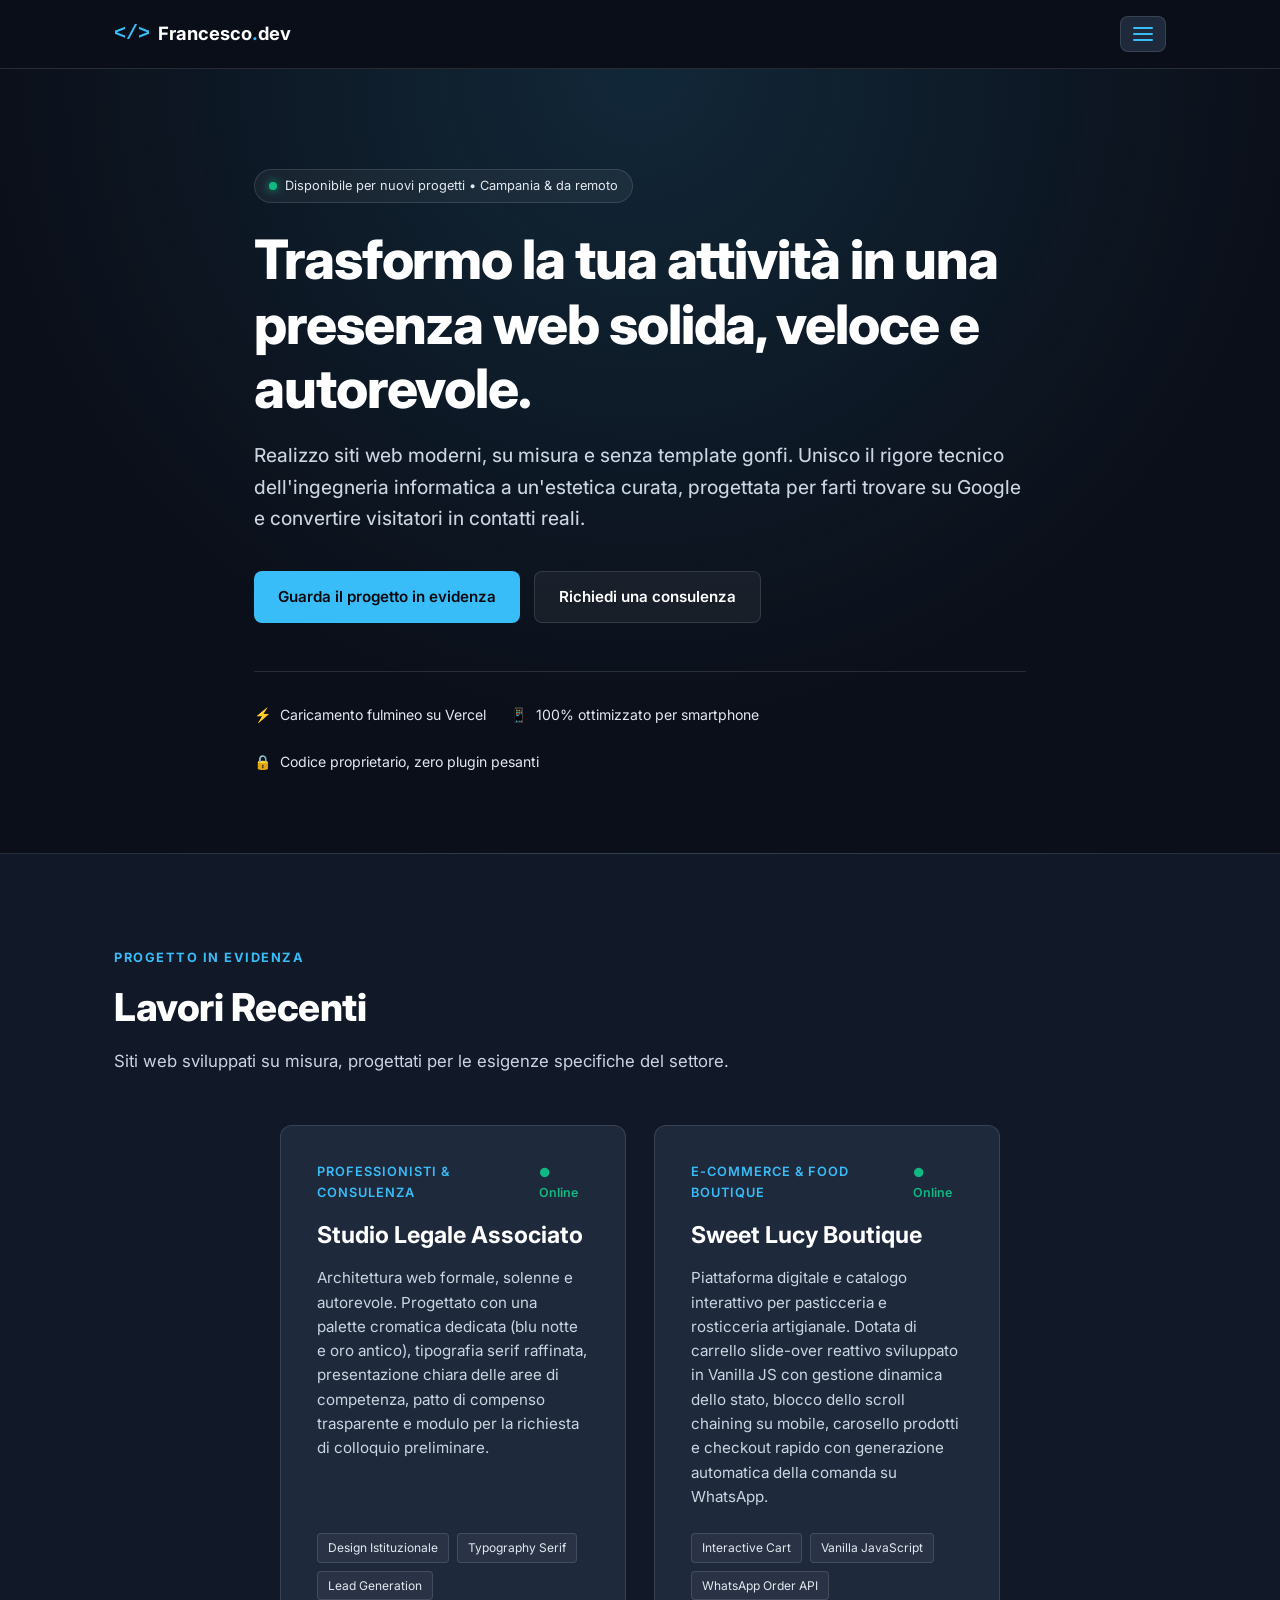
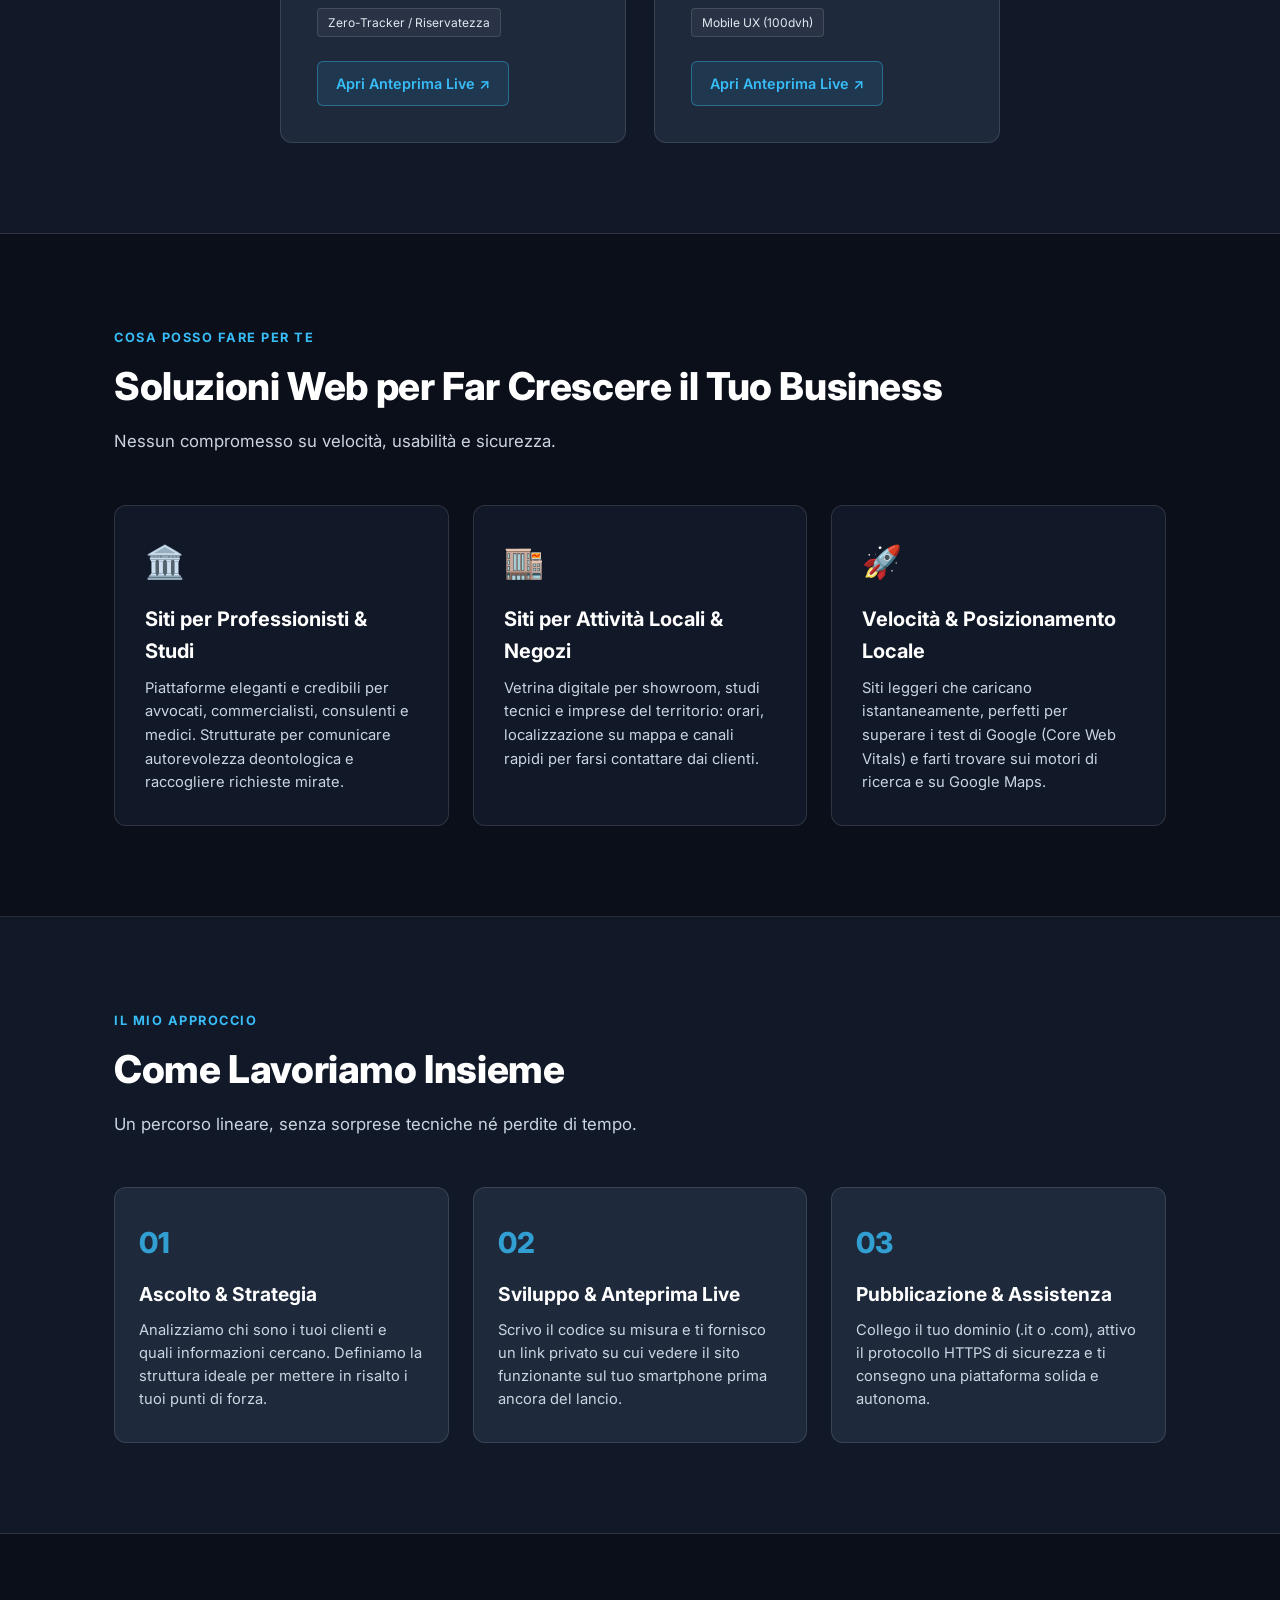
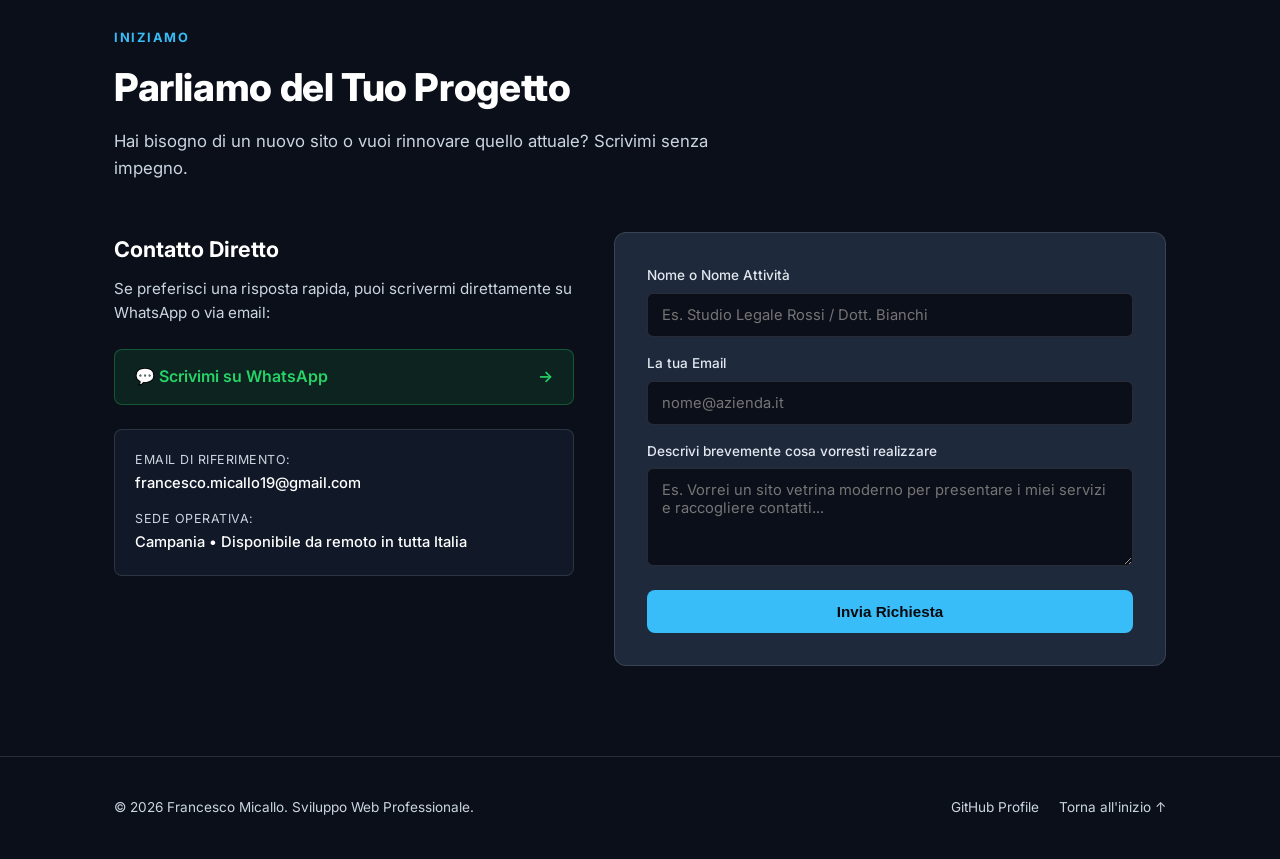
==== commit d056034b: "hamburger" ====
--- a/index.html
+++ b/index.html
@@ -7,72 +7,63 @@
   <title>Francesco Micallo | Sviluppo Web & Soluzioni Digitali</title>
 
   <!-- ANTEPRIMA SOCIAL & WHATSAPP -->
- <meta property="og:type" content="website">
- <meta property="og:url" content="https://francesco-webdesign.vercel.app/">
- <meta property="og:title" content="Francesco Micallo | Sviluppo Web &amp; Soluzioni Digitali">
- <meta property="og:description" content="Sviluppo siti web moderni, veloci e su misura per professionisti e imprese. Soluzioni ad alte prestazioni e mobile-first.">
- <meta property="og:image" content="https://francesco-webdesign.vercel.app/img/og-cover.png">
- <meta property="og:image:width" content="1200">
- <meta property="og:image:height" content="630">
-
- <!-- TWITTER / X CARDS -->
- <meta name="twitter:card" content="summary_large_image">
- <meta name="twitter:title" content="Francesco Micallo | Sviluppo Web &amp; Soluzioni Digitali">
- <meta name="twitter:description" content="Sviluppo siti web moderni, veloci e su misura per professionisti e imprese.">
- <meta name="twitter:image" content="https://francesco-webdesign.vercel.app/img/og-cover.png">
-
-  <!-- Preconnessione rapida ai server Google Fonts -->
+  <meta property="og:type" content="website">
+  <meta property="og:url" content="https://francesco-webdesign.vercel.app/">
+  <meta property="og:title" content="Francesco Micallo | Sviluppo Web &amp; Soluzioni Digitali">
+  <meta property="og:description" content="Sviluppo siti web moderni, veloci e su misura per professionisti e imprese. Soluzioni ad alte prestazioni e mobile-first.">
+  <meta property="og:image" content="https://francesco-webdesign.vercel.app/img/og-cover.png">
+  <meta property="og:image:width" content="1200">
+  <meta property="og:image:height" content="630">
+
+  <!-- TWITTER / X CARDS -->
+  <meta name="twitter:card" content="summary_large_image">
+  <meta name="twitter:title" content="Francesco Micallo | Sviluppo Web &amp; Soluzioni Digitali">
+  <meta name="twitter:description" content="Sviluppo siti web moderni, veloci e su misura per professionisti e imprese.">
+  <meta name="twitter:image" content="https://francesco-webdesign.vercel.app/img/og-cover.png">
+
+  <!-- PRECONNESSIONE E CARICAMENTO FONT OTTIMIZZATO SENZA RALLENTAMENTI -->
   <link rel="preconnect" href="https://fonts.googleapis.com">
   <link rel="preconnect" href="https://fonts.gstatic.com" crossorigin>
-
-  <!-- Caricamento asincrono del font: non blocca il rendering -->
   <link rel="preload" as="style" href="https://fonts.googleapis.com/css2?family=Inter:wght@300;400;500;600;700;800&display=swap">
   <link rel="stylesheet" href="https://fonts.googleapis.com/css2?family=Inter:wght@300;400;500;600;700;800&display=swap" media="print" onload="this.media='all'">
   <noscript>
     <link rel="stylesheet" href="https://fonts.googleapis.com/css2?family=Inter:wght@300;400;500;600;700;800&display=swap">
   </noscript>
 
-  <!-- Foglio di stile principale -->
+  <!-- FOGLIO DI STILE PRINCIPALE -->
   <link rel="stylesheet" href="style.css">
+
+  <!-- FAVICON PERSONALIZZATA CON SIMBOLO </> -->
+  <link rel="icon" type="image/svg+xml" href="data:image/svg+xml,%3Csvg xmlns='http://www.w3.org/2000/svg' viewBox='0 0 32 32'%3E%3Crect width='32' height='32' rx='7' fill='%230b0f19'/%3E%3Ctext x='50%25' y='55%25' dominant-baseline='middle' text-anchor='middle' fill='%2338bdf8' font-family='monospace' font-weight='900' font-size='16'%3E%26lt%3B/%26gt%3B%3C/text%3E%3C/svg%3E">
   
-  <!-- Google Fonts: Inter -->
-  <!--<link rel="preconnect" href="https://fonts.googleapis.com">
-  <link rel="preconnect" href="https://fonts.gstatic.com" crossorigin>
-  <link href="https://fonts.googleapis.com/css2?family=Inter:wght@300;400;500;600;700;800&display=swap" rel="stylesheet">
-  
-  <link rel="stylesheet" href="style.css">
-  -->
-
-  <!-- FAVICON CON SIMBOLO </> -->
-  <link rel="icon" type="image/svg+xml" href="data:image/svg+xml,%3Csvg xmlns='http://www.w3.org/2000/svg' viewBox='0 0 32 32'%3E%3Crect width='32' height='32' rx='7' fill='%230f172a'/%3E%3Ctext x='50%25' y='55%25' dominant-baseline='middle' text-anchor='middle' fill='%2338bdf8' font-family='monospace' font-weight='900' font-size='16'%3E%26lt%3B/%26gt%3B%3C/text%3E%3C/svg%3E">
+  <!-- VERIFICA PROPRIETA GOOGLE SEARCH CONSOLE -->
   <meta name="google-site-verification" content="of4kfYGj0IysTOYSiKbPm9DRqJYELXK91-NZYfJ7q2g" />
 
-  <!-- script per visibilità AI etc-->
+  <!-- DATI STRUTTURATI JSON-LD PER GOOGLE E RICERCA SEMANTICA -->
   <script type="application/ld+json">
-{
-  "@context": "https://schema.org",
-  "@type": "Person",
-  "name": "Francesco Micallo",
-  "url": "https://francesco-webdesign.vercel.app/",
-  "jobTitle": "Web Developer & Designer Freelance",
-  "description": "Sviluppo di siti web moderni, veloci e su misura per professionisti, botteghe artigianali e imprese.",
-  "address": {
-    "@type": "PostalAddress",
-    "addressRegion": "Campania",
-    "addressCountry": "IT"
-  },
-  "knowsAbout": ["Web Development", "HTML5", "CSS3", "JavaScript", "E-commerce WhatsApp", "SEO Optimization"],
-  "sameAs": [
-    "https://www.linkedin.com/in/tuo-profilo-linkedin",
-    "https://github.com/tuo-profilo-github"
-  ]
-}
-</script>
-
+  {
+    "@context": "https://schema.org",
+    "@type": "Person",
+    "name": "Francesco Micallo",
+    "url": "https://francesco-webdesign.vercel.app/",
+    "jobTitle": "Web Developer & Designer Freelance",
+    "description": "Sviluppo di siti web moderni, veloci e su misura per professionisti, botteghe artigianali e imprese.",
+    "address": {
+      "@type": "PostalAddress",
+      "addressRegion": "Campania",
+      "addressCountry": "IT"
+    },
+    "knowsAbout": ["Web Development", "HTML5", "CSS3", "JavaScript", "E-commerce WhatsApp", "SEO Optimization"],
+    "sameAs": [
+      "https://www.linkedin.com/in/tuo-profilo-linkedin",
+      "https://github.com/francescomicallo19-alt"
+    ]
+  }
+  </script>
 </head>
 <body>
 
-  <!-- BARRA DI NAVIGAZIONE CON MENU A TENDINA -->
+  <!-- HEADER E NAVBAR CON HAMBURGER MENU DROPDOWN -->
   <header class="navbar">
     <div class="container nav-container">
       <a href="#" class="logo">
@@ -80,22 +71,25 @@
         <span class="logo-text">Francesco<span class="dot">.</span>dev</span>
       </a>
 
+      <!-- MENU A TENDINA CON ICONA AD HAMBURGER E CTA INTERNA -->
       <div class="nav-actions">
-        <!-- Menu a tendina delle sezioni -->
         <div class="dropdown">
-          <button class="dropdown-trigger" id="dropdownBtn" type="button" aria-expanded="false">
-            Menu <span>▾</span>
+          <button class="dropdown-trigger" id="dropdownBtn" type="button" aria-label="Apri menu di navigazione" aria-expanded="false">
+            <span class="hamburger-icon">
+              <span></span>
+              <span></span>
+              <span></span>
+            </span>
           </button>
+          
           <div class="dropdown-menu" id="dropdownMenu">
             <a href="#progetti">Progetti</a>
             <a href="#servizi">Servizi</a>
             <a href="#metodo">Metodo</a>
-            <a href="#contatti">Contatti</a>
-          </div>
-        </div>
-
-        <!-- Pulsante di contatto rapido -->
-        <a href="#contatti" class="nav-btn">Parliamo del tuo sito</a>
+            <!-- TASTO CALL TO ACTION IN EVIDENZA DENTRO IL MENU -->
+            <a href="#contatti" class="menu-cta-btn">Parliamo del tuo sito</a>
+          </div>
+        </div>
       </div>
     </div>
   </header>
@@ -144,7 +138,7 @@
         </div>
 
         <div class="portfolio-grid portfolio-single">
-          <!-- PROGETTO: STUDIO LEGALE -->
+          <!-- CARD STUDIO LEGALE -->
           <article class="project-card">
             <div class="project-header">
               <span class="project-category">Professionisti & Consulenza</span>
@@ -161,14 +155,13 @@
               <span>Zero-Tracker / Riservatezza</span>
             </div>
             <div class="project-actions">
-              <!-- Inserisci qui l'URL Vercel del tuo studio legale al posto di '#' -->
               <a href="https://studio-legale-azure.vercel.app/" target="_blank" rel="noopener noreferrer" class="btn-project">
                 Apri Anteprima Live ↗
               </a>
             </div>
           </article>
 
-          <!-- PROGETTO: SWEET LUCY -->
+          <!-- CARD SWEET LUCY -->
           <article class="project-card">
             <div class="project-header">
               <span class="project-category">E-Commerce & Food Boutique</span>
@@ -185,7 +178,6 @@
               <span>Mobile UX (100dvh)</span>
             </div>
             <div class="project-actions">
-              <!-- Inserisci qui l'URL Vercel di Sweet Lucy -->
               <a href="https://sweet-lucy-capri.vercel.app/" target="_blank" rel="noopener noreferrer" class="btn-project">
                 Apri Anteprima Live ↗
               </a>
@@ -232,7 +224,7 @@
       </div>
     </section>
 
-    <!-- SEZIONE COME LAVORO -->
+    <!-- SEZIONE COME LAVORO (METODO) -->
     <section class="section process-section" id="metodo">
       <div class="container">
         <div class="section-head">
@@ -263,7 +255,7 @@
       </div>
     </section>
 
-    <!-- SEZIONE CONTATTI -->
+    <!-- SEZIONE CONTATTI & FORM -->
     <section class="section contact-section" id="contatti">
       <div class="container">
         <div class="section-head">
@@ -273,7 +265,7 @@
         </div>
 
         <div class="contact-layout">
-          <!-- CANALI RAPIDI -->
+          <!-- CANALI DIRETTI -->
           <div class="contact-direct">
             <h3>Contatto Diretto</h3>
             <p>Se preferisci una risposta rapida, puoi scrivermi direttamente su WhatsApp o via email:</p>
@@ -295,7 +287,7 @@
             </div>
           </div>
 
-          <!-- FORM FORMSPREE -->
+          <!-- MODULO FORMSPREE -->
           <div class="contact-form-wrapper">
             <form class="contact-form" action="https://formspree.io/f/mqpadgvb" method="POST">
               <div class="form-group">
@@ -332,6 +324,7 @@
     </div>
   </footer>
 
+  <!-- SCRIPT CON LOGICA DROPDOWN E INTERAZIONI -->
   <script src="script.js" defer></script>
 
 </body>
--- a/style.css
+++ b/style.css
@@ -1,4 +1,4 @@
-/* RESET & VARIABILI */
+/* RESET INIZIALE & VARIABILI GLOBALI */
 * {
   margin: 0;
   padding: 0;
@@ -6,19 +6,22 @@
 }
 
 :root {
-  /* Fondi più chiari, eleganti e riposanti */
-  --bg-deep: #0b0f19;          /* Sfondo base: blu notte profondo, non nero pesto */
-  --bg-surface: #111827;       /* Sezioni secondarie e navbar */
-  --bg-card: #1e293b;          /* Card e box in evidenza */
-  --bg-card-hover: #27354a;    /* Stato hover per le card */
+  /* Palette dark ammorbidita: toni ardesia e blu notte rilassanti per gli occhi */
+  --bg-deep: #0b0f19;          /* Sfondo base */
+  --bg-surface: #111827;       /* Sfondo sezioni alternate e card */
+  --bg-card: #1e293b;          /* Contenitori card e menu */
+  --bg-card-hover: #27354a;    /* Stato hover */
   
-  /* Accenti e contrasti */
+  /* Colore accento ciano e varianti */
   --accent-cyan: #38bdf8;
   --accent-cyan-hover: #0284c7;
-  --text-main: #f8fafc;        /* Bianco quasi assoluto per i titoli */
-  --text-muted: #cbd5e1;       /* Grigio chiarissimo per paragrafi e testi */
-  --text-sub: #e2e8f0;         /* Dettagli e pillole */
   
+  /* Contrasti tipografici ad alta leggibilità */
+  --text-main: #f8fafc;        /* Titoli e testo principale ad alto contrasto */
+  --text-muted: #cbd5e1;       /* Paragrafi e testi secondari nitidi */
+  --text-sub: #e2e8f0;         /* Tag ed etichette */
+  
+  /* Rifiniture bordi */
   --border-subtle: rgba(255, 255, 255, 0.12);
   --border-glow: rgba(56, 189, 248, 0.4);
   --font-base: 'Inter', -apple-system, BlinkMacSystemFont, 'Segoe UI', Roboto, sans-serif;
@@ -42,12 +45,12 @@
   padding: 0 24px;
 }
 
-/* NAVBAR */
+/* NAVBAR & GESTIONE DEL MENU HAMBURGER */
 .navbar {
   position: sticky;
   top: 0;
   z-index: 100;
-  background: rgba(7, 9, 14, 0.85);
+  background: rgba(11, 15, 25, 0.88);
   backdrop-filter: blur(12px);
   border-bottom: 1px solid var(--border-subtle);
   padding: 16px 0;
@@ -72,7 +75,8 @@
 .logo-symbol {
   color: var(--accent-cyan);
   font-family: monospace;
-  font-size: 1.2rem;
+  font-size: 1.25rem;
+  font-weight: 900;
 }
 
 .dot {
@@ -82,48 +86,63 @@
 .nav-actions {
   display: flex;
   align-items: center;
-  gap: 14px;
-}
-
+}
+
+/* COMPONENTE DROPDOWN */
 .dropdown {
   position: relative;
 }
 
+/* PULSANTE HAMBURGER CON LE TRE LINEETTE DELLO STESSO COLORE DEL SIMBOLO </> */
 .dropdown-trigger {
   background: var(--bg-card);
-  color: var(--text-main);
-  border: 1px solid var(--border-subtle);
-  padding: 8px 14px;
-  border-radius: 6px;
-  font-family: inherit;
-  font-size: 0.92rem;
-  font-weight: 500;
+  border: 1px solid var(--border-subtle);
+  border-radius: 8px;
+  padding: 10px 12px;
   cursor: pointer;
-  display: inline-flex;
-  align-items: center;
-  gap: 6px;
+  display: flex;
+  align-items: center;
+  justify-content: center;
   transition: all 0.2s ease;
 }
 
 .dropdown-trigger:hover,
 .dropdown.active .dropdown-trigger {
   border-color: var(--accent-cyan);
-  color: var(--accent-cyan);
-}
-
+  background: var(--bg-card-hover);
+}
+
+.hamburger-icon {
+  display: flex;
+  flex-direction: column;
+  justify-content: space-between;
+  width: 20px;
+  height: 14px;
+}
+
+.hamburger-icon span {
+  display: block;
+  width: 100%;
+  height: 2px;
+  background-color: var(--accent-cyan); /* Stesso colore ciano del simbolo </> */
+  border-radius: 2px;
+  transition: all 0.2s ease;
+}
+
+/* MENU A TENDINA */
 .dropdown-menu {
   position: absolute;
-  top: calc(100% + 8px);
+  top: calc(100% + 10px);
   right: 0;
-  min-width: 160px;
+  min-width: 220px;
   background: var(--bg-card);
   border: 1px solid var(--border-subtle);
-  border-radius: 8px;
-  padding: 6px;
-  box-shadow: 0 10px 25px rgba(0, 0, 0, 0.4);
+  border-radius: 12px;
+  padding: 10px;
+  box-shadow: 0 16px 35px rgba(0, 0, 0, 0.45);
   display: none;
   flex-direction: column;
-  gap: 2px;
+  gap: 4px;
   z-index: 200;
 }
 
@@ -134,36 +153,40 @@
 .dropdown-menu a {
   text-decoration: none;
   color: var(--text-muted);
-  font-size: 0.9rem;
-  padding: 8px 12px;
+  font-size: 0.94rem;
+  font-weight: 500;
+  padding: 10px 14px;
   border-radius: 6px;
   transition: all 0.15s ease;
 }
 
 .dropdown-menu a:hover {
-  background: rgba(56, 189, 248, 0.12);
-  color: var(--accent-cyan);
-}
-
-.nav-btn {
   background: rgba(56, 189, 248, 0.1);
-  color: var(--accent-cyan) !important;
-  border: 1px solid var(--border-glow);
-  padding: 8px 16px;
+  color: var(--accent-cyan);
+}
+
+/* PULSANTE AD ALTO CONTRASTO ALL'INTERNO DEL MENU */
+.dropdown-menu a.menu-cta-btn {
+  margin-top: 6px;
+  background: var(--accent-cyan);
+  color: #07090e !important;
+  font-weight: 700;
+  text-align: center;
+  padding: 11px 14px;
   border-radius: 6px;
-  font-weight: 600 !important;
-  transition: all 0.2s ease;
-}
-
-.nav-btn:hover {
-  background: var(--accent-cyan) !important;
+  box-shadow: 0 4px 12px rgba(56, 189, 248, 0.25);
+}
+
+.dropdown-menu a.menu-cta-btn:hover {
+  background: #7dd3fc;
   color: #07090e !important;
+  transform: translateY(-1px);
 }
 
 /* HERO SECTION */
 .hero {
   padding: 100px 0 80px 0;
-  background: radial-gradient(circle at 50% 0%, rgba(56, 189, 248, 0.12) 0%, transparent 65%);
+  background: radial-gradient(circle at 50% 0%, rgba(56, 189, 248, 0.14) 0%, transparent 65%);
   border-bottom: 1px solid var(--border-subtle);
 }
 
@@ -204,7 +227,7 @@
 .subtitle {
   font-size: clamp(1.05rem, 2vw, 1.2rem);
   color: var(--text-muted);
-  font-weight: 450; /* Aggiunge corpo alle lettere su sfondi neri */
+  font-weight: 450;
   line-height: 1.65;
   margin-bottom: 36px;
 }
@@ -267,7 +290,7 @@
   color: var(--text-sub);
 }
 
-/* SEZIONI COMUNI */
+/* SEZIONI GENERALI */
 .section {
   padding: 90px 0;
 }
@@ -300,7 +323,7 @@
   max-width: 650px;
 }
 
-/* PROGETTI (PORTFOLIO) */
+/* SEZIONE PROGETTI */
 .portfolio-section {
   background-color: var(--bg-surface);
   border-bottom: 1px solid var(--border-subtle);
@@ -361,7 +384,7 @@
 }
 
 .project-desc {
-  color: var(--text-sub); /* Passa a un bianco/grigio ancora più leggibile */
+  color: var(--text-muted);
   font-size: 0.95rem;
   line-height: 1.6;
   margin-bottom: 24px;
@@ -403,7 +426,7 @@
   color: #07090e;
 }
 
-/* SERVIZI */
+/* SEZIONE SERVIZI */
 .services-section {
   border-bottom: 1px solid var(--border-subtle);
 }
@@ -438,7 +461,7 @@
   line-height: 1.6;
 }
 
-/* COME LAVORO (METODO) */
+/* SEZIONE METODO */
 .process-section {
   background-color: var(--bg-surface);
   border-bottom: 1px solid var(--border-subtle);
@@ -455,7 +478,6 @@
   border: 1px solid var(--border-subtle);
   border-radius: 12px;
   padding: 32px 24px;
-  position: relative;
 }
 
 .step-number {
@@ -479,7 +501,7 @@
   line-height: 1.55;
 }
 
-/* CONTATTI */
+/* SEZIONE CONTATTI */
 .contact-layout {
   display: grid;
   grid-template-columns: 1fr 1.2fr;
@@ -544,7 +566,7 @@
   margin-top: 2px;
 }
 
-/* FORM */
+/* FORM FORMSPREE */
 .contact-form-wrapper {
   background: var(--bg-card);
   border: 1px solid var(--border-subtle);
@@ -625,10 +647,8 @@
   color: var(--accent-cyan);
 }
 
-/* RESPONSIVE */
-  .nav-links {
-    display: none;
-  }
+/* REGOLE MOBILE */
+@media (max-width: 820px) {
   .contact-layout {
     grid-template-columns: 1fr;
   }
@@ -637,4 +657,5 @@
   }
   .btn {
     width: 100%;
-  }+  }
+}
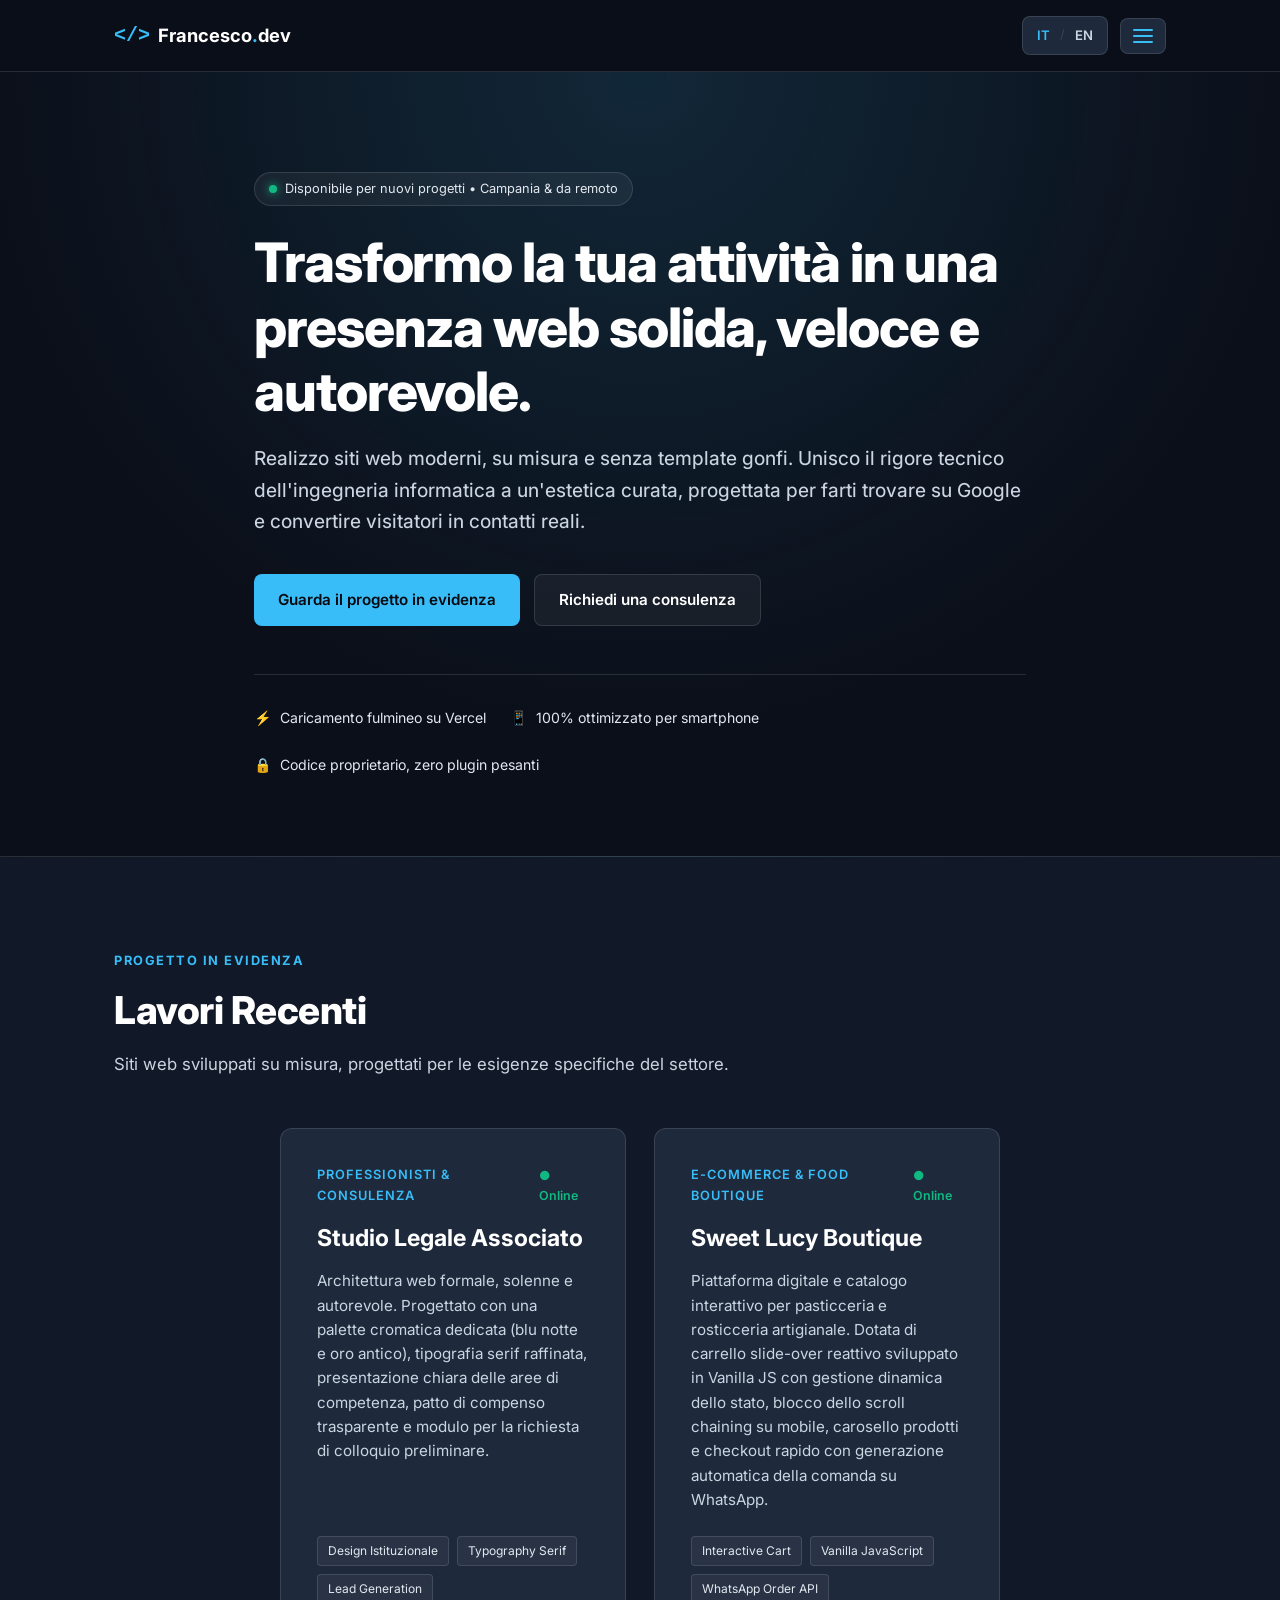
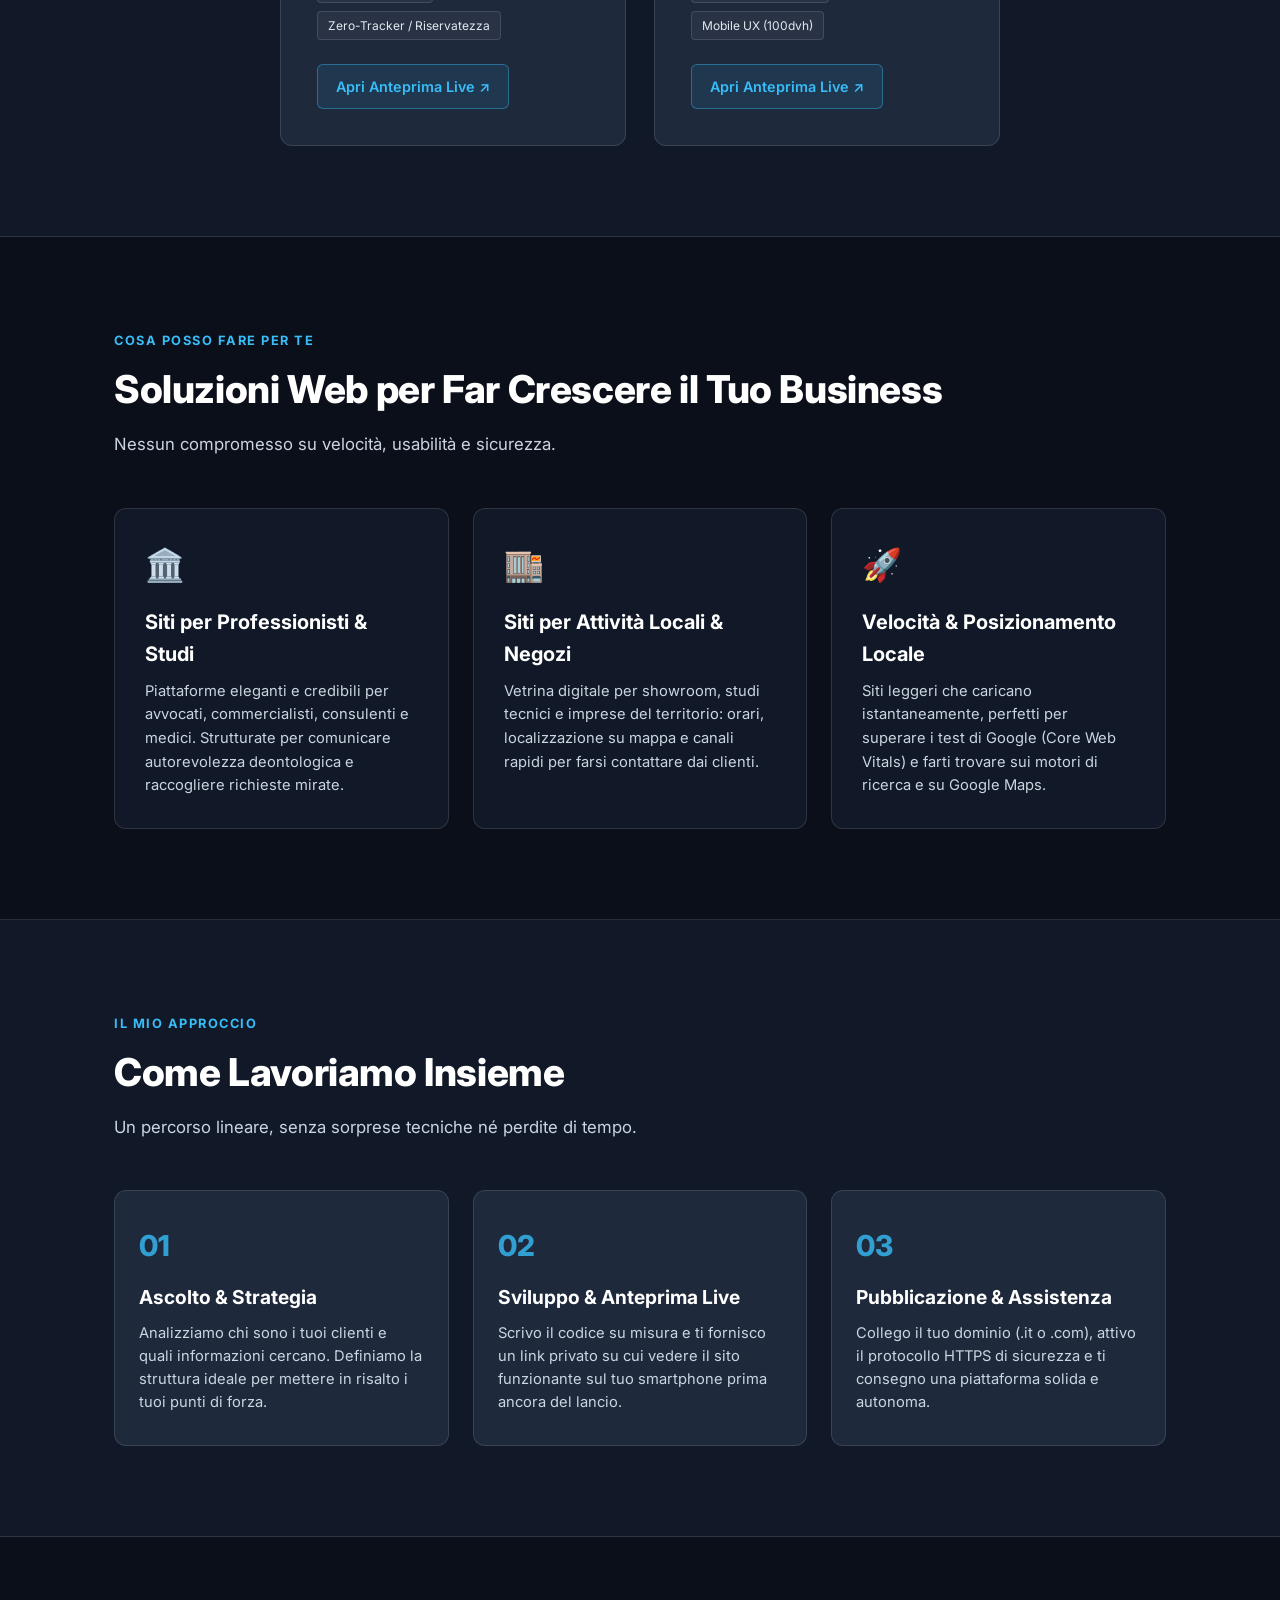
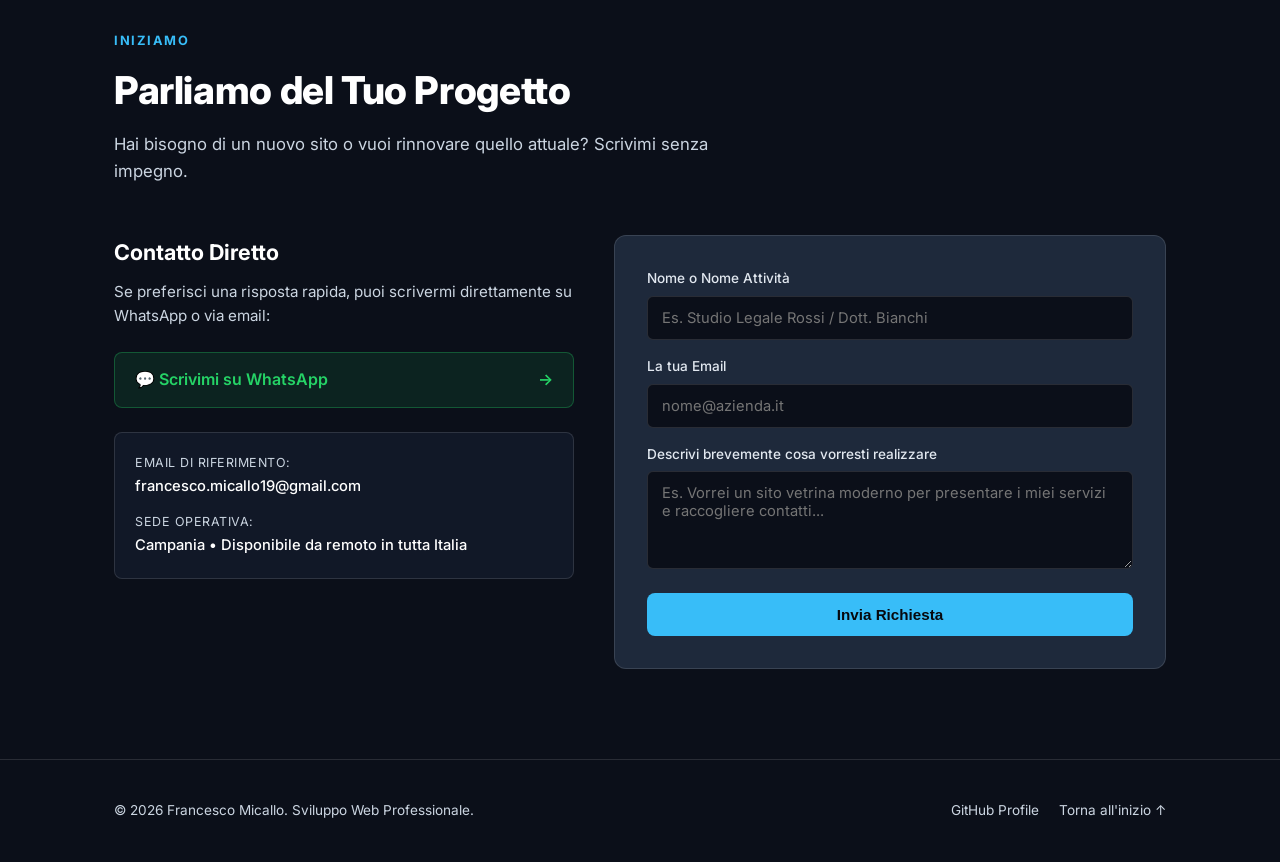
==== commit f087980b: "update it/en" ====
--- a/index.html
+++ b/index.html
@@ -20,6 +20,11 @@
   <meta name="twitter:title" content="Francesco Micallo | Sviluppo Web &amp; Soluzioni Digitali">
   <meta name="twitter:description" content="Sviluppo siti web moderni, veloci e su misura per professionisti e imprese.">
   <meta name="twitter:image" content="https://francesco-webdesign.vercel.app/img/og-cover.png">
+
+  <!-- COLLEGAMENTI HREFLANG PER LA SEO BILINGUE -->
+  <link rel="alternate" hreflang="it" href="https://francesco-webdesign.vercel.app/" />
+  <link rel="alternate" hreflang="en" href="https://francesco-webdesign.vercel.app/en/" />
+  <link rel="alternate" hreflang="x-default" href="https://francesco-webdesign.vercel.app/" />
 
   <!-- PRECONNESSIONE E CARICAMENTO FONT OTTIMIZZATO SENZA RALLENTAMENTI -->
   <link rel="preconnect" href="https://fonts.googleapis.com">
@@ -63,7 +68,7 @@
 </head>
 <body>
 
-  <!-- HEADER E NAVBAR CON HAMBURGER MENU DROPDOWN -->
+  <!-- HEADER E NAVBAR CON SELETTORE LINGUA ED HAMBURGER DROPDOWN -->
   <header class="navbar">
     <div class="container nav-container">
       <a href="#" class="logo">
@@ -71,8 +76,15 @@
         <span class="logo-text">Francesco<span class="dot">.</span>dev</span>
       </a>
 
-      <!-- MENU A TENDINA CON ICONA AD HAMBURGER E CTA INTERNA -->
       <div class="nav-actions">
+        <!-- SELETTORE LINGUA: IT ATTIVO, EN LINK ALLA SOTTO-CARTELLA -->
+        <div class="lang-switch">
+          <span class="lang-btn active">IT</span>
+          <span class="lang-divider">/</span>
+          <a href="en/" class="lang-btn">EN</a>
+        </div>
+
+        <!-- MENU A TENDINA CON ICONA AD HAMBURGER E CTA INTERNA -->
         <div class="dropdown">
           <button class="dropdown-trigger" id="dropdownBtn" type="button" aria-label="Apri menu di navigazione" aria-expanded="false">
             <span class="hamburger-icon">
--- a/style.css
+++ b/style.css
@@ -86,6 +86,44 @@
 .nav-actions {
   display: flex;
   align-items: center;
+  gap: 12px;
+}
+
+/* SELETTORE LINGUA COMPATTO IT / EN */
+.lang-switch {
+  display: flex;
+  align-items: center;
+  gap: 6px;
+  background: var(--bg-card);
+  border: 1px solid var(--border-subtle);
+  border-radius: 8px;
+  padding: 6px 10px;
+}
+
+.lang-btn {
+  text-decoration: none;
+  color: var(--text-muted);
+  font-family: inherit;
+  font-size: 0.82rem;
+  font-weight: 600;
+  cursor: pointer;
+  padding: 2px 4px;
+  transition: color 0.2s ease;
+}
+
+.lang-btn:hover {
+  color: var(--text-main);
+}
+
+.lang-btn.active {
+  color: var(--accent-cyan);
+  cursor: default;
+}
+
+.lang-divider {
+  color: var(--border-subtle);
+  font-size: 0.8rem;
+  user-select: none;
 }
 
 /* COMPONENTE DROPDOWN */
@@ -124,7 +162,7 @@
   display: block;
   width: 100%;
   height: 2px;
-  background-color: var(--accent-cyan); /* Stesso colore ciano del simbolo </> */
+  background-color: var(--accent-cyan);
   border-radius: 2px;
   transition: all 0.2s ease;
 }
@@ -649,12 +687,26 @@
 
 /* REGOLE MOBILE */
 @media (max-width: 820px) {
+  .navbar {
+    padding: 12px 0;
+  }
+
+  .hero {
+    padding: 32px 0 50px 0;
+  }
+
+  .badge {
+    margin-bottom: 16px;
+  }
+
   .contact-layout {
     grid-template-columns: 1fr;
   }
+
   .hero-buttons {
     flex-direction: column;
   }
+
   .btn {
     width: 100%;
   }
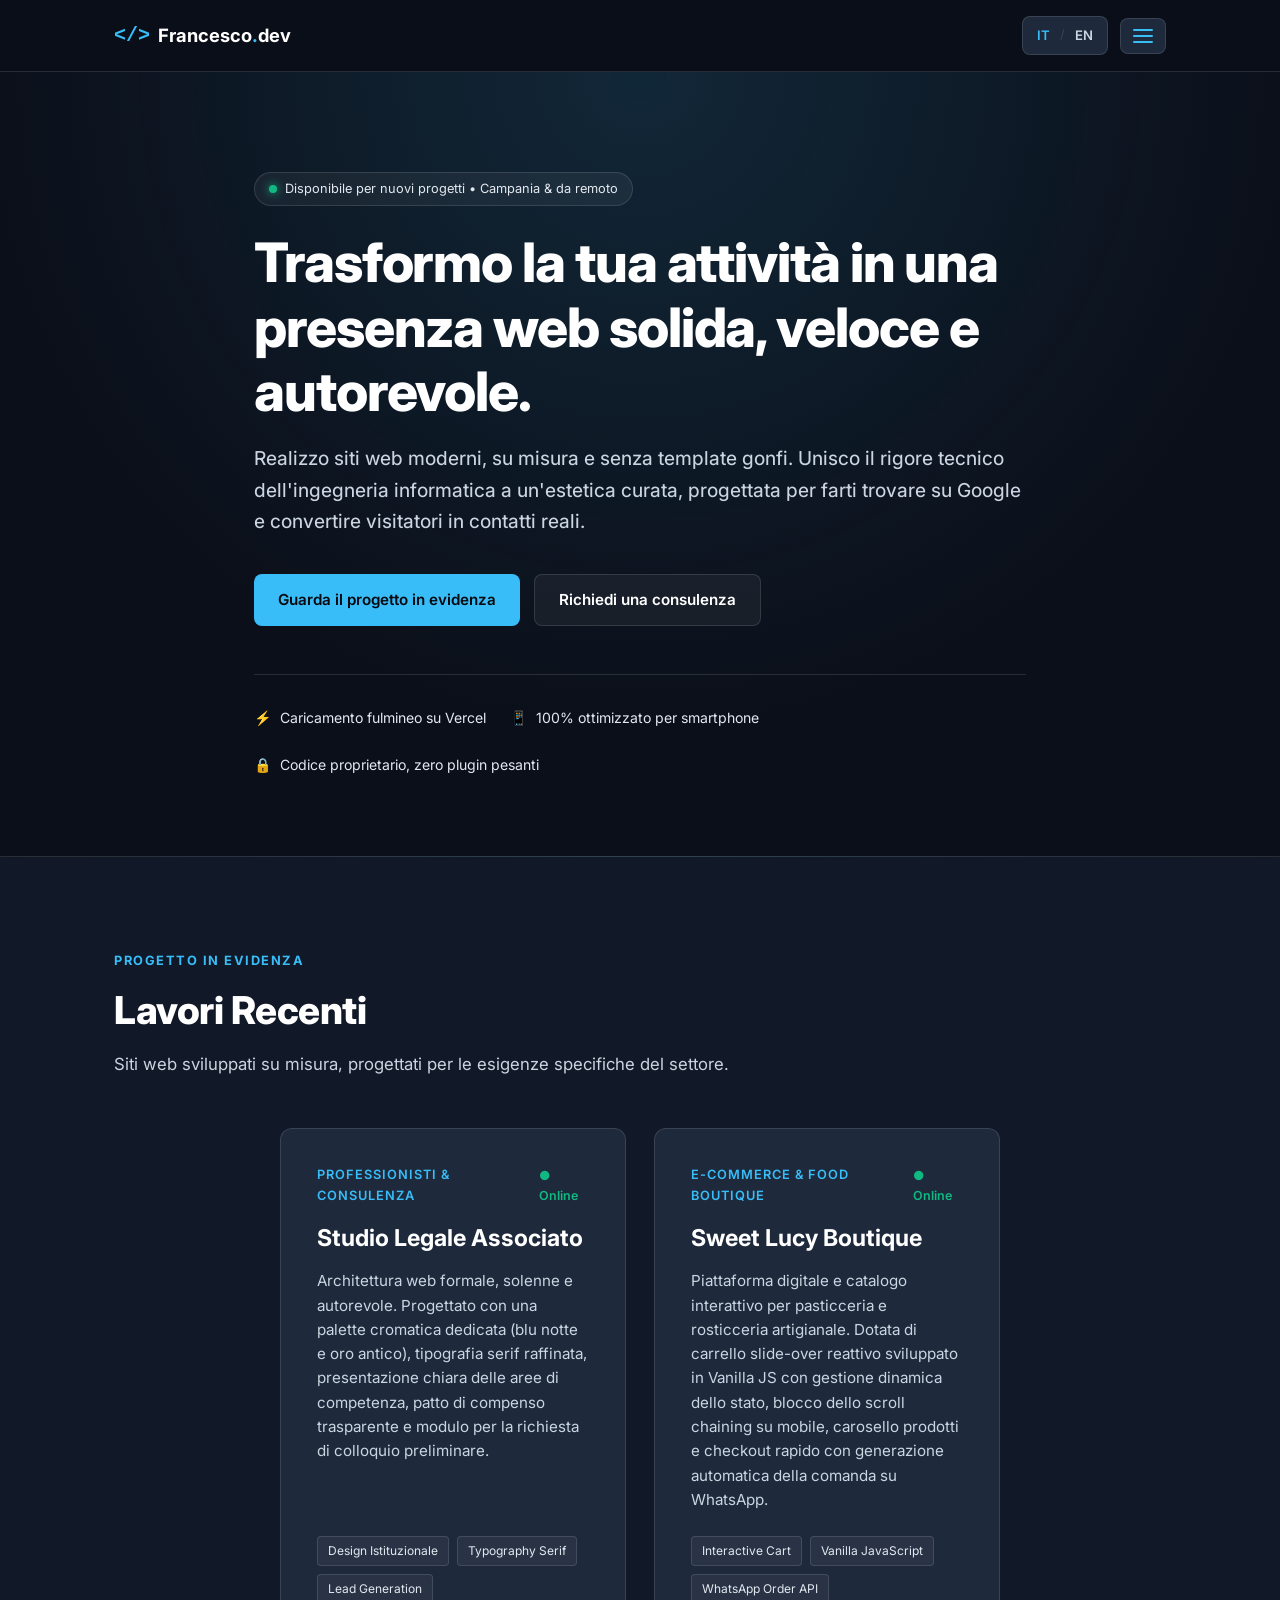
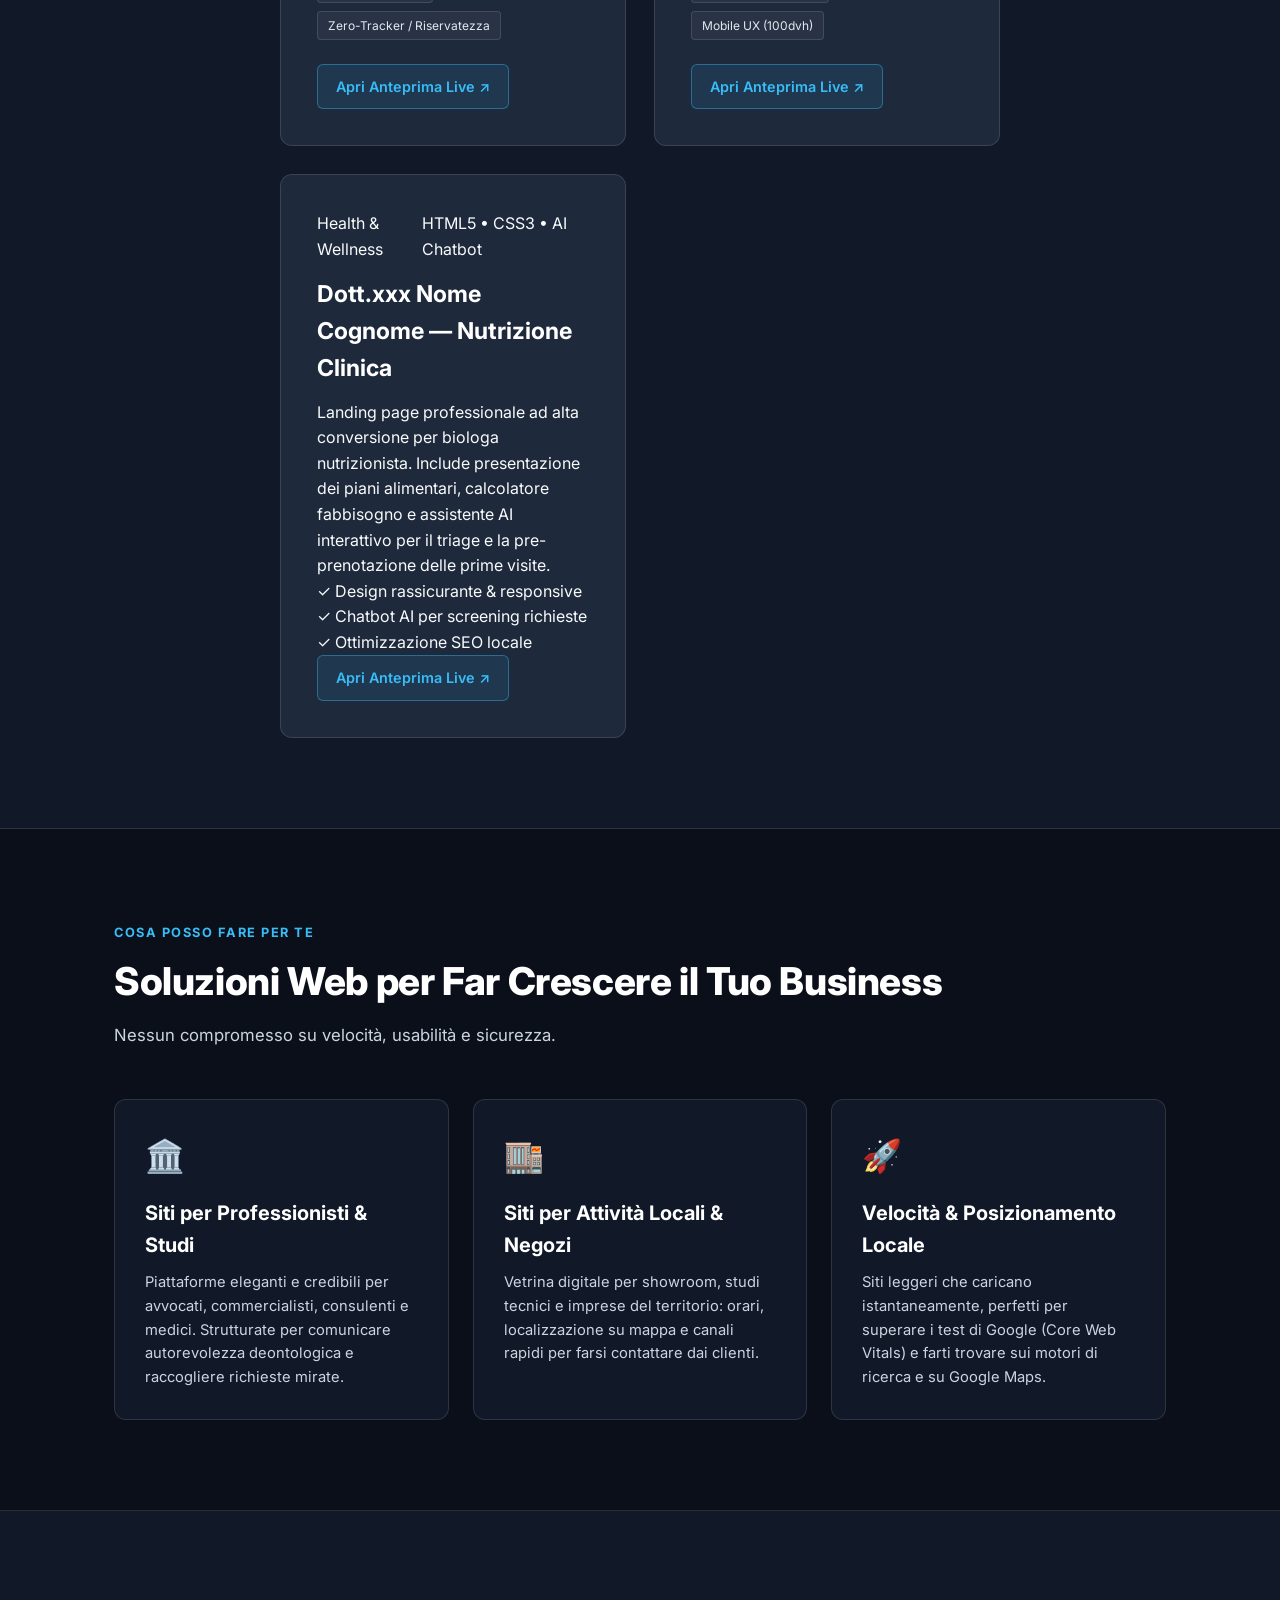
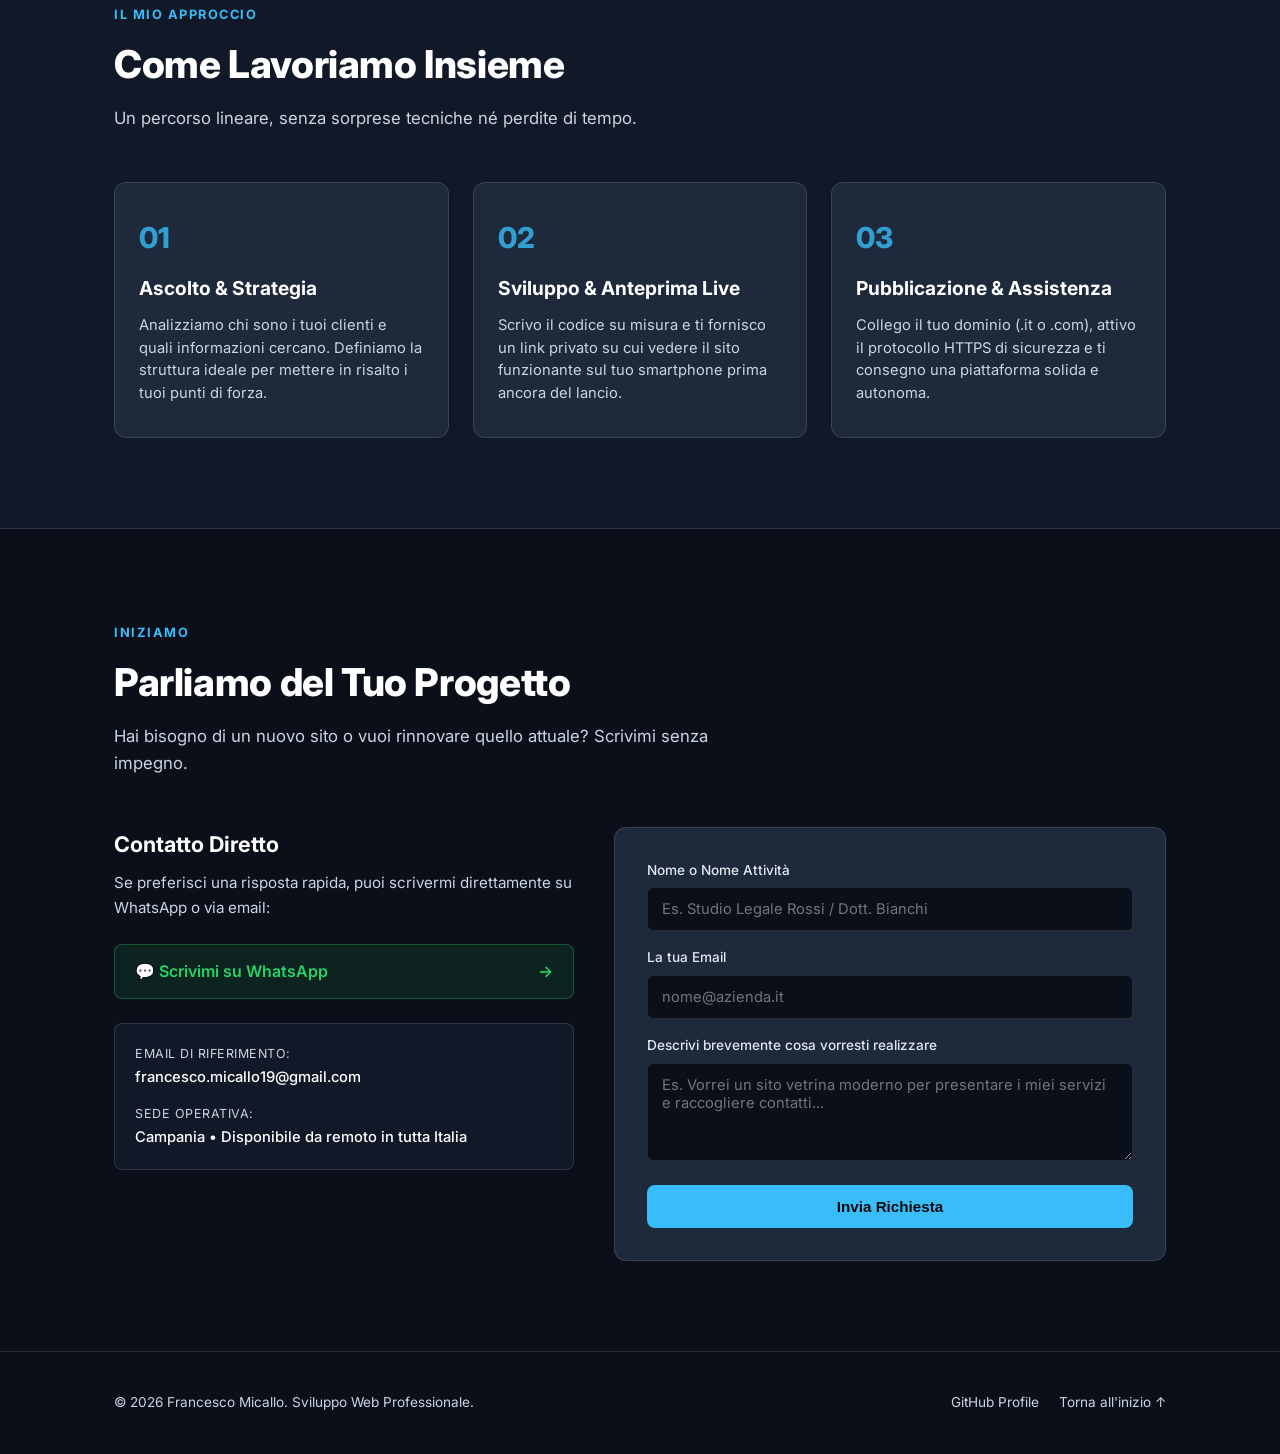
==== commit c23be1fc: "Aggiunto progetto nutrizionista  al portfolio" ====
--- a/index.html
+++ b/index.html
@@ -1,343 +1,373 @@
-<!DOCTYPE html>
-<html lang="it">
-<head>
-  <meta charset="UTF-8">
-  <meta name="viewport" content="width=device-width, initial-scale=1.0">
-  <meta name="description" content="Portfolio di Francesco Micallo: sviluppo web, soluzioni digitali moderne, interfacce reattive ad alte prestazioni ed esperienze e-commerce su misura.">
-  <title>Francesco Micallo | Sviluppo Web & Soluzioni Digitali</title>
-
-  <!-- ANTEPRIMA SOCIAL & WHATSAPP -->
-  <meta property="og:type" content="website">
-  <meta property="og:url" content="https://francesco-webdesign.vercel.app/">
-  <meta property="og:title" content="Francesco Micallo | Sviluppo Web &amp; Soluzioni Digitali">
-  <meta property="og:description" content="Sviluppo siti web moderni, veloci e su misura per professionisti e imprese. Soluzioni ad alte prestazioni e mobile-first.">
-  <meta property="og:image" content="https://francesco-webdesign.vercel.app/img/og-cover.png">
-  <meta property="og:image:width" content="1200">
-  <meta property="og:image:height" content="630">
-
-  <!-- TWITTER / X CARDS -->
-  <meta name="twitter:card" content="summary_large_image">
-  <meta name="twitter:title" content="Francesco Micallo | Sviluppo Web &amp; Soluzioni Digitali">
-  <meta name="twitter:description" content="Sviluppo siti web moderni, veloci e su misura per professionisti e imprese.">
-  <meta name="twitter:image" content="https://francesco-webdesign.vercel.app/img/og-cover.png">
-
-  <!-- COLLEGAMENTI HREFLANG PER LA SEO BILINGUE -->
-  <link rel="alternate" hreflang="it" href="https://francesco-webdesign.vercel.app/" />
-  <link rel="alternate" hreflang="en" href="https://francesco-webdesign.vercel.app/en/" />
-  <link rel="alternate" hreflang="x-default" href="https://francesco-webdesign.vercel.app/" />
-
-  <!-- PRECONNESSIONE E CARICAMENTO FONT OTTIMIZZATO SENZA RALLENTAMENTI -->
-  <link rel="preconnect" href="https://fonts.googleapis.com">
-  <link rel="preconnect" href="https://fonts.gstatic.com" crossorigin>
-  <link rel="preload" as="style" href="https://fonts.googleapis.com/css2?family=Inter:wght@300;400;500;600;700;800&display=swap">
-  <link rel="stylesheet" href="https://fonts.googleapis.com/css2?family=Inter:wght@300;400;500;600;700;800&display=swap" media="print" onload="this.media='all'">
-  <noscript>
-    <link rel="stylesheet" href="https://fonts.googleapis.com/css2?family=Inter:wght@300;400;500;600;700;800&display=swap">
-  </noscript>
-
-  <!-- FOGLIO DI STILE PRINCIPALE -->
-  <link rel="stylesheet" href="style.css">
-
-  <!-- FAVICON PERSONALIZZATA CON SIMBOLO </> -->
-  <link rel="icon" type="image/svg+xml" href="data:image/svg+xml,%3Csvg xmlns='http://www.w3.org/2000/svg' viewBox='0 0 32 32'%3E%3Crect width='32' height='32' rx='7' fill='%230b0f19'/%3E%3Ctext x='50%25' y='55%25' dominant-baseline='middle' text-anchor='middle' fill='%2338bdf8' font-family='monospace' font-weight='900' font-size='16'%3E%26lt%3B/%26gt%3B%3C/text%3E%3C/svg%3E">
-  
-  <!-- VERIFICA PROPRIETA GOOGLE SEARCH CONSOLE -->
-  <meta name="google-site-verification" content="of4kfYGj0IysTOYSiKbPm9DRqJYELXK91-NZYfJ7q2g" />
-
-  <!-- DATI STRUTTURATI JSON-LD PER GOOGLE E RICERCA SEMANTICA -->
-  <script type="application/ld+json">
-  {
-    "@context": "https://schema.org",
-    "@type": "Person",
-    "name": "Francesco Micallo",
-    "url": "https://francesco-webdesign.vercel.app/",
-    "jobTitle": "Web Developer & Designer Freelance",
-    "description": "Sviluppo di siti web moderni, veloci e su misura per professionisti, botteghe artigianali e imprese.",
-    "address": {
-      "@type": "PostalAddress",
-      "addressRegion": "Campania",
-      "addressCountry": "IT"
-    },
-    "knowsAbout": ["Web Development", "HTML5", "CSS3", "JavaScript", "E-commerce WhatsApp", "SEO Optimization"],
-    "sameAs": [
-      "https://www.linkedin.com/in/tuo-profilo-linkedin",
-      "https://github.com/francescomicallo19-alt"
-    ]
-  }
-  </script>
-</head>
-<body>
-
-  <!-- HEADER E NAVBAR CON SELETTORE LINGUA ED HAMBURGER DROPDOWN -->
-  <header class="navbar">
-    <div class="container nav-container">
-      <a href="#" class="logo">
-        <span class="logo-symbol">&lt;/&gt;</span>
-        <span class="logo-text">Francesco<span class="dot">.</span>dev</span>
-      </a>
-
-      <div class="nav-actions">
-        <!-- SELETTORE LINGUA: IT ATTIVO, EN LINK ALLA SOTTO-CARTELLA -->
-        <div class="lang-switch">
-          <span class="lang-btn active">IT</span>
-          <span class="lang-divider">/</span>
-          <a href="en/" class="lang-btn">EN</a>
-        </div>
-
-        <!-- MENU A TENDINA CON ICONA AD HAMBURGER E CTA INTERNA -->
-        <div class="dropdown">
-          <button class="dropdown-trigger" id="dropdownBtn" type="button" aria-label="Apri menu di navigazione" aria-expanded="false">
-            <span class="hamburger-icon">
-              <span></span>
-              <span></span>
-              <span></span>
-            </span>
-          </button>
-          
-          <div class="dropdown-menu" id="dropdownMenu">
-            <a href="#progetti">Progetti</a>
-            <a href="#servizi">Servizi</a>
-            <a href="#metodo">Metodo</a>
-            <!-- TASTO CALL TO ACTION IN EVIDENZA DENTRO IL MENU -->
-            <a href="#contatti" class="menu-cta-btn">Parliamo del tuo sito</a>
-          </div>
-        </div>
-      </div>
-    </div>
-  </header>
-
-  <main>
-    <!-- HERO SECTION -->
-    <section class="hero" id="home">
-      <div class="container hero-content">
-        <div class="badge">
-          <span class="badge-dot"></span>
-          <span>Disponibile per nuovi progetti • Campania & da remoto</span>
-        </div>
-        <h1>Trasformo la tua attività in una presenza web solida, veloce e autorevole.</h1>
-        <p class="subtitle">
-          Realizzo siti web moderni, su misura e senza template gonfi. Unisco il rigore tecnico dell'ingegneria informatica a un'estetica curata, progettata per farti trovare su Google e convertire visitatori in contatti reali.
-        </p>
-        <div class="hero-buttons">
-          <a href="#progetti" class="btn btn-primary">Guarda il progetto in evidenza</a>
-          <a href="#contatti" class="btn btn-secondary">Richiedi una consulenza</a>
-        </div>
-
-        <div class="hero-features">
-          <div class="feature-item">
-            <span class="feature-icon">⚡</span>
-            <span>Caricamento fulmineo su Vercel</span>
-          </div>
-          <div class="feature-item">
-            <span class="feature-icon">📱</span>
-            <span>100% ottimizzato per smartphone</span>
-          </div>
-          <div class="feature-item">
-            <span class="feature-icon">🔒</span>
-            <span>Codice proprietario, zero plugin pesanti</span>
-          </div>
-        </div>
-      </div>
-    </section>
-
-    <!-- SEZIONE PROGETTI REALIZZATI (PORTFOLIO) -->
-    <section class="section portfolio-section" id="progetti">
-      <div class="container">
-        <div class="section-head">
-          <span class="tag">Progetto in Evidenza</span>
-          <h2 class="section-title">Lavori Recenti</h2>
-          <p class="section-subtitle">Siti web sviluppati su misura, progettati per le esigenze specifiche del settore.</p>
-        </div>
-
-        <div class="portfolio-grid portfolio-single">
-          <!-- CARD STUDIO LEGALE -->
-          <article class="project-card">
-            <div class="project-header">
-              <span class="project-category">Professionisti & Consulenza</span>
-              <span class="status-live">● Online</span>
-            </div>
-            <h3>Studio Legale Associato</h3>
-            <p class="project-desc">
-              Architettura web formale, solenne e autorevole. Progettato con una palette cromatica dedicata (blu notte e oro antico), tipografia serif raffinata, presentazione chiara delle aree di competenza, patto di compenso trasparente e modulo per la richiesta di colloquio preliminare.
-            </p>
-            <div class="project-tags">
-              <span>Design Istituzionale</span>
-              <span>Typography Serif</span>
-              <span>Lead Generation</span>
-              <span>Zero-Tracker / Riservatezza</span>
-            </div>
-            <div class="project-actions">
-              <a href="https://studio-legale-azure.vercel.app/" target="_blank" rel="noopener noreferrer" class="btn-project">
-                Apri Anteprima Live ↗
-              </a>
-            </div>
-          </article>
-
-          <!-- CARD SWEET LUCY -->
-          <article class="project-card">
-            <div class="project-header">
-              <span class="project-category">E-Commerce & Food Boutique</span>
-              <span class="status-live">● Online</span>
-            </div>
-            <h3>Sweet Lucy Boutique</h3>
-            <p class="project-desc">
-              Piattaforma digitale e catalogo interattivo per pasticceria e rosticceria artigianale. Dotata di carrello slide-over reattivo sviluppato in Vanilla JS con gestione dinamica dello stato, blocco dello scroll chaining su mobile, carosello prodotti e checkout rapido con generazione automatica della comanda su WhatsApp.
-            </p>
-            <div class="project-tags">
-              <span>Interactive Cart</span>
-              <span>Vanilla JavaScript</span>
-              <span>WhatsApp Order API</span>
-              <span>Mobile UX (100dvh)</span>
-            </div>
-            <div class="project-actions">
-              <a href="https://sweet-lucy-capri.vercel.app/" target="_blank" rel="noopener noreferrer" class="btn-project">
-                Apri Anteprima Live ↗
-              </a>
-            </div>
-          </article>
-        </div>
-      </div>
-    </section>
-
-    <!-- SEZIONE SERVIZI / COMPETENZE -->
-    <section class="section services-section" id="servizi">
-      <div class="container">
-        <div class="section-head">
-          <span class="tag">Cosa Posso Fare Per Te</span>
-          <h2 class="section-title">Soluzioni Web per Far Crescere il Tuo Business</h2>
-          <p class="section-subtitle">Nessun compromesso su velocità, usabilità e sicurezza.</p>
-        </div>
-
-        <div class="services-grid">
-          <div class="service-box">
-            <div class="service-icon">🏛️</div>
-            <h3>Siti per Professionisti & Studi</h3>
-            <p>
-              Piattaforme eleganti e credibili per avvocati, commercialisti, consulenti e medici. Strutturate per comunicare autorevolezza deontologica e raccogliere richieste mirate.
-            </p>
-          </div>
-
-          <div class="service-box">
-            <div class="service-icon">🏬</div>
-            <h3>Siti per Attività Locali & Negozi</h3>
-            <p>
-              Vetrina digitale per showroom, studi tecnici e imprese del territorio: orari, localizzazione su mappa e canali rapidi per farsi contattare dai clienti.
-            </p>
-          </div>
-
-          <div class="service-box">
-            <div class="service-icon">🚀</div>
-            <h3>Velocità & Posizionamento Locale</h3>
-            <p>
-              Siti leggeri che caricano istantaneamente, perfetti per superare i test di Google (Core Web Vitals) e farti trovare sui motori di ricerca e su Google Maps.
-            </p>
-          </div>
-        </div>
-      </div>
-    </section>
-
-    <!-- SEZIONE COME LAVORO (METODO) -->
-    <section class="section process-section" id="metodo">
-      <div class="container">
-        <div class="section-head">
-          <span class="tag">Il Mio Approccio</span>
-          <h2 class="section-title">Come Lavoriamo Insieme</h2>
-          <p class="section-subtitle">Un percorso lineare, senza sorprese tecniche né perdite di tempo.</p>
-        </div>
-
-        <div class="steps-grid">
-          <div class="step-card">
-            <span class="step-number">01</span>
-            <h3>Ascolto & Strategia</h3>
-            <p>Analizziamo chi sono i tuoi clienti e quali informazioni cercano. Definiamo la struttura ideale per mettere in risalto i tuoi punti di forza.</p>
-          </div>
-
-          <div class="step-card">
-            <span class="step-number">02</span>
-            <h3>Sviluppo & Anteprima Live</h3>
-            <p>Scrivo il codice su misura e ti fornisco un link privato su cui vedere il sito funzionante sul tuo smartphone prima ancora del lancio.</p>
-          </div>
-
-          <div class="step-card">
-            <span class="step-number">03</span>
-            <h3>Pubblicazione & Assistenza</h3>
-            <p>Collego il tuo dominio (.it o .com), attivo il protocollo HTTPS di sicurezza e ti consegno una piattaforma solida e autonoma.</p>
-          </div>
-        </div>
-      </div>
-    </section>
-
-    <!-- SEZIONE CONTATTI & FORM -->
-    <section class="section contact-section" id="contatti">
-      <div class="container">
-        <div class="section-head">
-          <span class="tag">Iniziamo</span>
-          <h2 class="section-title">Parliamo del Tuo Progetto</h2>
-          <p class="section-subtitle">Hai bisogno di un nuovo sito o vuoi rinnovare quello attuale? Scrivimi senza impegno.</p>
-        </div>
-
-        <div class="contact-layout">
-          <!-- CANALI DIRETTI -->
-          <div class="contact-direct">
-            <h3>Contatto Diretto</h3>
-            <p>Se preferisci una risposta rapida, puoi scrivermi direttamente su WhatsApp o via email:</p>
-            
-            <a href="https://wa.me/393928811969?text=Ciao%20Francesco,%20vorrei%20informazioni%20per%20un%20sito%20web" target="_blank" rel="noopener noreferrer" class="contact-pill wa-pill">
-              <span>💬 Scrivimi su WhatsApp</span>
-              <span class="pill-arrow">→</span>
-            </a>
-
-            <div class="direct-info-box">
-              <div class="info-row">
-                <span class="info-label">Email di riferimento:</span>
-                <span class="info-val">francesco.micallo19@gmail.com</span>
-              </div>
-              <div class="info-row">
-                <span class="info-label">Sede operativa:</span>
-                <span class="info-val">Campania • Disponibile da remoto in tutta Italia</span>
-              </div>
-            </div>
-          </div>
-
-          <!-- MODULO FORMSPREE -->
-          <div class="contact-form-wrapper">
-            <form class="contact-form" action="https://formspree.io/f/mqpadgvb" method="POST">
-              <div class="form-group">
-                <label for="name">Nome o Nome Attività</label>
-                <input type="text" id="name" name="name" placeholder="Es. Studio Legale Rossi / Dott. Bianchi" required>
-              </div>
-
-              <div class="form-group">
-                <label for="email">La tua Email</label>
-                <input type="email" id="email" name="email" placeholder="nome@azienda.it" required>
-              </div>
-
-              <div class="form-group">
-                <label for="message">Descrivi brevemente cosa vorresti realizzare</label>
-                <textarea id="message" name="message" rows="4" placeholder="Es. Vorrei un sito vetrina moderno per presentare i miei servizi e raccogliere contatti..." required></textarea>
-              </div>
-
-              <button type="submit" class="btn btn-primary btn-block">Invia Richiesta</button>
-            </form>
-          </div>
-        </div>
-      </div>
-    </section>
-  </main>
-
-  <!-- FOOTER -->
-  <footer class="footer">
-    <div class="container footer-content">
-      <p>&copy; 2026 Francesco Micallo. Sviluppo Web Professionale.</p>
-      <div class="footer-links">
-        <a href="https://github.com/francescomicallo19-alt" target="_blank" rel="noopener noreferrer">GitHub Profile</a>
-        <a href="#home">Torna all'inizio ↑</a>
-      </div>
-    </div>
-  </footer>
-
-  <!-- SCRIPT CON LOGICA DROPDOWN E INTERAZIONI -->
-  <script src="script.js" defer></script>
-
-</body>
+<!DOCTYPE html>
+<html lang="it">
+<head>
+  <meta charset="UTF-8">
+  <meta name="viewport" content="width=device-width, initial-scale=1.0">
+  <meta name="description" content="Portfolio di Francesco Micallo: sviluppo web, soluzioni digitali moderne, interfacce reattive ad alte prestazioni ed esperienze e-commerce su misura.">
+  <title>Francesco Micallo | Sviluppo Web & Soluzioni Digitali</title>
+
+  <!-- ANTEPRIMA SOCIAL & WHATSAPP -->
+  <meta property="og:type" content="website">
+  <meta property="og:url" content="https://francesco-webdesign.vercel.app/">
+  <meta property="og:title" content="Francesco Micallo | Sviluppo Web &amp; Soluzioni Digitali">
+  <meta property="og:description" content="Sviluppo siti web moderni, veloci e su misura per professionisti e imprese. Soluzioni ad alte prestazioni e mobile-first.">
+  <meta property="og:image" content="https://francesco-webdesign.vercel.app/img/og-cover.png">
+  <meta property="og:image:width" content="1200">
+  <meta property="og:image:height" content="630">
+
+  <!-- TWITTER / X CARDS -->
+  <meta name="twitter:card" content="summary_large_image">
+  <meta name="twitter:title" content="Francesco Micallo | Sviluppo Web &amp; Soluzioni Digitali">
+  <meta name="twitter:description" content="Sviluppo siti web moderni, veloci e su misura per professionisti e imprese.">
+  <meta name="twitter:image" content="https://francesco-webdesign.vercel.app/img/og-cover.png">
+
+  <!-- COLLEGAMENTI HREFLANG PER LA SEO BILINGUE -->
+  <link rel="alternate" hreflang="it" href="https://francesco-webdesign.vercel.app/" />
+  <link rel="alternate" hreflang="en" href="https://francesco-webdesign.vercel.app/en/" />
+  <link rel="alternate" hreflang="x-default" href="https://francesco-webdesign.vercel.app/" />
+
+  <!-- PRECONNESSIONE E CARICAMENTO FONT OTTIMIZZATO SENZA RALLENTAMENTI -->
+  <link rel="preconnect" href="https://fonts.googleapis.com">
+  <link rel="preconnect" href="https://fonts.gstatic.com" crossorigin>
+  <link rel="preload" as="style" href="https://fonts.googleapis.com/css2?family=Inter:wght@300;400;500;600;700;800&display=swap">
+  <link rel="stylesheet" href="https://fonts.googleapis.com/css2?family=Inter:wght@300;400;500;600;700;800&display=swap" media="print" onload="this.media='all'">
+  <noscript>
+    <link rel="stylesheet" href="https://fonts.googleapis.com/css2?family=Inter:wght@300;400;500;600;700;800&display=swap">
+  </noscript>
+
+  <!-- FOGLIO DI STILE PRINCIPALE -->
+  <link rel="stylesheet" href="style.css">
+
+  <!-- FAVICON PERSONALIZZATA CON SIMBOLO </> -->
+  <link rel="icon" type="image/svg+xml" href="data:image/svg+xml,%3Csvg xmlns='http://www.w3.org/2000/svg' viewBox='0 0 32 32'%3E%3Crect width='32' height='32' rx='7' fill='%230b0f19'/%3E%3Ctext x='50%25' y='55%25' dominant-baseline='middle' text-anchor='middle' fill='%2338bdf8' font-family='monospace' font-weight='900' font-size='16'%3E%26lt%3B/%26gt%3B%3C/text%3E%3C/svg%3E">
+  
+  <!-- VERIFICA PROPRIETA GOOGLE SEARCH CONSOLE -->
+  <meta name="google-site-verification" content="of4kfYGj0IysTOYSiKbPm9DRqJYELXK91-NZYfJ7q2g" />
+
+  <!-- DATI STRUTTURATI JSON-LD PER GOOGLE E RICERCA SEMANTICA -->
+  <script type="application/ld+json">
+  {
+    "@context": "https://schema.org",
+    "@type": "Person",
+    "name": "Francesco Micallo",
+    "url": "https://francesco-webdesign.vercel.app/",
+    "jobTitle": "Web Developer & Designer Freelance",
+    "description": "Sviluppo di siti web moderni, veloci e su misura per professionisti, botteghe artigianali e imprese.",
+    "address": {
+      "@type": "PostalAddress",
+      "addressRegion": "Campania",
+      "addressCountry": "IT"
+    },
+    "knowsAbout": ["Web Development", "HTML5", "CSS3", "JavaScript", "E-commerce WhatsApp", "SEO Optimization"],
+    "sameAs": [
+      "https://www.linkedin.com/in/tuo-profilo-linkedin",
+      "https://github.com/francescomicallo19-alt"
+    ]
+  }
+  </script>
+</head>
+<body>
+
+  <!-- HEADER E NAVBAR CON SELETTORE LINGUA ED HAMBURGER DROPDOWN -->
+  <header class="navbar">
+    <div class="container nav-container">
+      <a href="#" class="logo">
+        <span class="logo-symbol">&lt;/&gt;</span>
+        <span class="logo-text">Francesco<span class="dot">.</span>dev</span>
+      </a>
+
+      <div class="nav-actions">
+        <!-- SELETTORE LINGUA: IT ATTIVO, EN LINK ALLA SOTTO-CARTELLA -->
+        <div class="lang-switch">
+          <span class="lang-btn active">IT</span>
+          <span class="lang-divider">/</span>
+          <a href="en/" class="lang-btn">EN</a>
+        </div>
+
+        <!-- MENU A TENDINA CON ICONA AD HAMBURGER E CTA INTERNA -->
+        <div class="dropdown">
+          <button class="dropdown-trigger" id="dropdownBtn" type="button" aria-label="Apri menu di navigazione" aria-expanded="false">
+            <span class="hamburger-icon">
+              <span></span>
+              <span></span>
+              <span></span>
+            </span>
+          </button>
+          
+          <div class="dropdown-menu" id="dropdownMenu">
+            <a href="#progetti">Progetti</a>
+            <a href="#servizi">Servizi</a>
+            <a href="#metodo">Metodo</a>
+            <!-- TASTO CALL TO ACTION IN EVIDENZA DENTRO IL MENU -->
+            <a href="#contatti" class="menu-cta-btn">Parliamo del tuo sito</a>
+          </div>
+        </div>
+      </div>
+    </div>
+  </header>
+
+  <main>
+    <!-- HERO SECTION -->
+    <section class="hero" id="home">
+      <div class="container hero-content">
+        <div class="badge">
+          <span class="badge-dot"></span>
+          <span>Disponibile per nuovi progetti • Campania & da remoto</span>
+        </div>
+        <h1>Trasformo la tua attività in una presenza web solida, veloce e autorevole.</h1>
+        <p class="subtitle">
+          Realizzo siti web moderni, su misura e senza template gonfi. Unisco il rigore tecnico dell'ingegneria informatica a un'estetica curata, progettata per farti trovare su Google e convertire visitatori in contatti reali.
+        </p>
+        <div class="hero-buttons">
+          <a href="#progetti" class="btn btn-primary">Guarda il progetto in evidenza</a>
+          <a href="#contatti" class="btn btn-secondary">Richiedi una consulenza</a>
+        </div>
+
+        <div class="hero-features">
+          <div class="feature-item">
+            <span class="feature-icon">⚡</span>
+            <span>Caricamento fulmineo su Vercel</span>
+          </div>
+          <div class="feature-item">
+            <span class="feature-icon">📱</span>
+            <span>100% ottimizzato per smartphone</span>
+          </div>
+          <div class="feature-item">
+            <span class="feature-icon">🔒</span>
+            <span>Codice proprietario, zero plugin pesanti</span>
+          </div>
+        </div>
+      </div>
+    </section>
+
+    <!-- SEZIONE PROGETTI REALIZZATI (PORTFOLIO) -->
+    <section class="section portfolio-section" id="progetti">
+      <div class="container">
+        <div class="section-head">
+          <span class="tag">Progetto in Evidenza</span>
+          <h2 class="section-title">Lavori Recenti</h2>
+          <p class="section-subtitle">Siti web sviluppati su misura, progettati per le esigenze specifiche del settore.</p>
+        </div>
+
+        <div class="portfolio-grid portfolio-single">
+          <!-- CARD STUDIO LEGALE -->
+          <article class="project-card">
+            <div class="project-header">
+              <span class="project-category">Professionisti & Consulenza</span>
+              <span class="status-live">● Online</span>
+            </div>
+            <h3>Studio Legale Associato</h3>
+            <p class="project-desc">
+              Architettura web formale, solenne e autorevole. Progettato con una palette cromatica dedicata (blu notte e oro antico), tipografia serif raffinata, presentazione chiara delle aree di competenza, patto di compenso trasparente e modulo per la richiesta di colloquio preliminare.
+            </p>
+            <div class="project-tags">
+              <span>Design Istituzionale</span>
+              <span>Typography Serif</span>
+              <span>Lead Generation</span>
+              <span>Zero-Tracker / Riservatezza</span>
+            </div>
+            <div class="project-actions">
+              <a href="https://studio-legale-azure.vercel.app/" target="_blank" rel="noopener noreferrer" class="btn-project">
+                Apri Anteprima Live ↗
+              </a>
+            </div>
+          </article>
+
+          <!-- CARD SWEET LUCY -->
+          <article class="project-card">
+            <div class="project-header">
+              <span class="project-category">E-Commerce & Food Boutique</span>
+              <span class="status-live">● Online</span>
+            </div>
+            <h3>Sweet Lucy Boutique</h3>
+            <p class="project-desc">
+              Piattaforma digitale e catalogo interattivo per pasticceria e rosticceria artigianale. Dotata di carrello slide-over reattivo sviluppato in Vanilla JS con gestione dinamica dello stato, blocco dello scroll chaining su mobile, carosello prodotti e checkout rapido con generazione automatica della comanda su WhatsApp.
+            </p>
+            <div class="project-tags">
+              <span>Interactive Cart</span>
+              <span>Vanilla JavaScript</span>
+              <span>WhatsApp Order API</span>
+              <span>Mobile UX (100dvh)</span>
+            </div>
+            <div class="project-actions">
+              <a href="https://sweet-lucy-capri.vercel.app/" target="_blank" rel="noopener noreferrer" class="btn-project">
+                Apri Anteprima Live ↗
+              </a>
+            </div>
+          </article>
+
+          <!-- Card Progetto: Studio Nutrizionista -->
+          <div class="project-card">
+          <div class="project-header">
+          <span class="project-tag">Health & Wellness</span>
+          <span class="project-tech">HTML5 • CSS3 • AI Chatbot</span>
+          </div>
+  
+          <div class="project-body">
+         <h3>Dott.xxx Nome Cognome — Nutrizione Clinica</h3>
+         <p>
+           Landing page professionale ad alta conversione per biologa nutrizionista. 
+           Include presentazione dei piani alimentari, calcolatore fabbisogno e assistente AI 
+           interattivo per il triage e la pre-prenotazione delle prime visite.
+        </p>
+    
+        <div class="project-features">
+        <span>✓ Design rassicurante & responsive</span>
+        <span>✓ Chatbot AI per screening richieste</span>
+        <span>✓ Ottimizzazione SEO locale</span>
+       </div>
+      </div>
+
+      <div class="project-footer">
+        <a href="https://studionutrizionista-tau.vercel.app" target="_blank" rel="noopener noreferrer" class="btn-project">
+           Apri Anteprima Live ↗
+        </a>
+       </div>
+      </div>
+
+        </div>
+      </div>
+    </section>
+
+    <!-- SEZIONE SERVIZI / COMPETENZE -->
+    <section class="section services-section" id="servizi">
+      <div class="container">
+        <div class="section-head">
+          <span class="tag">Cosa Posso Fare Per Te</span>
+          <h2 class="section-title">Soluzioni Web per Far Crescere il Tuo Business</h2>
+          <p class="section-subtitle">Nessun compromesso su velocità, usabilità e sicurezza.</p>
+        </div>
+
+        <div class="services-grid">
+          <div class="service-box">
+            <div class="service-icon">🏛️</div>
+            <h3>Siti per Professionisti & Studi</h3>
+            <p>
+              Piattaforme eleganti e credibili per avvocati, commercialisti, consulenti e medici. Strutturate per comunicare autorevolezza deontologica e raccogliere richieste mirate.
+            </p>
+          </div>
+
+          <div class="service-box">
+            <div class="service-icon">🏬</div>
+            <h3>Siti per Attività Locali & Negozi</h3>
+            <p>
+              Vetrina digitale per showroom, studi tecnici e imprese del territorio: orari, localizzazione su mappa e canali rapidi per farsi contattare dai clienti.
+            </p>
+          </div>
+
+          <div class="service-box">
+            <div class="service-icon">🚀</div>
+            <h3>Velocità & Posizionamento Locale</h3>
+            <p>
+              Siti leggeri che caricano istantaneamente, perfetti per superare i test di Google (Core Web Vitals) e farti trovare sui motori di ricerca e su Google Maps.
+            </p>
+          </div>
+        </div>
+      </div>
+    </section>
+
+    <!-- SEZIONE COME LAVORO (METODO) -->
+    <section class="section process-section" id="metodo">
+      <div class="container">
+        <div class="section-head">
+          <span class="tag">Il Mio Approccio</span>
+          <h2 class="section-title">Come Lavoriamo Insieme</h2>
+          <p class="section-subtitle">Un percorso lineare, senza sorprese tecniche né perdite di tempo.</p>
+        </div>
+
+        <div class="steps-grid">
+          <div class="step-card">
+            <span class="step-number">01</span>
+            <h3>Ascolto & Strategia</h3>
+            <p>Analizziamo chi sono i tuoi clienti e quali informazioni cercano. Definiamo la struttura ideale per mettere in risalto i tuoi punti di forza.</p>
+          </div>
+
+          <div class="step-card">
+            <span class="step-number">02</span>
+            <h3>Sviluppo & Anteprima Live</h3>
+            <p>Scrivo il codice su misura e ti fornisco un link privato su cui vedere il sito funzionante sul tuo smartphone prima ancora del lancio.</p>
+          </div>
+
+          <div class="step-card">
+            <span class="step-number">03</span>
+            <h3>Pubblicazione & Assistenza</h3>
+            <p>Collego il tuo dominio (.it o .com), attivo il protocollo HTTPS di sicurezza e ti consegno una piattaforma solida e autonoma.</p>
+          </div>
+        </div>
+      </div>
+    </section>
+
+    <!-- SEZIONE CONTATTI & FORM -->
+    <section class="section contact-section" id="contatti">
+      <div class="container">
+        <div class="section-head">
+          <span class="tag">Iniziamo</span>
+          <h2 class="section-title">Parliamo del Tuo Progetto</h2>
+          <p class="section-subtitle">Hai bisogno di un nuovo sito o vuoi rinnovare quello attuale? Scrivimi senza impegno.</p>
+        </div>
+
+        <div class="contact-layout">
+          <!-- CANALI DIRETTI -->
+          <div class="contact-direct">
+            <h3>Contatto Diretto</h3>
+            <p>Se preferisci una risposta rapida, puoi scrivermi direttamente su WhatsApp o via email:</p>
+            
+            <a href="https://wa.me/393928811969?text=Ciao%20Francesco,%20vorrei%20informazioni%20per%20un%20sito%20web" target="_blank" rel="noopener noreferrer" class="contact-pill wa-pill">
+              <span>💬 Scrivimi su WhatsApp</span>
+              <span class="pill-arrow">→</span>
+            </a>
+
+            <div class="direct-info-box">
+              <div class="info-row">
+                <span class="info-label">Email di riferimento:</span>
+                <span class="info-val">francesco.micallo19@gmail.com</span>
+              </div>
+              <div class="info-row">
+                <span class="info-label">Sede operativa:</span>
+                <span class="info-val">Campania • Disponibile da remoto in tutta Italia</span>
+              </div>
+            </div>
+          </div>
+
+          <!-- MODULO FORMSPREE -->
+          <div class="contact-form-wrapper">
+            <form class="contact-form" action="https://formspree.io/f/mqpadgvb" method="POST">
+              <div class="form-group">
+                <label for="name">Nome o Nome Attività</label>
+                <input type="text" id="name" name="name" placeholder="Es. Studio Legale Rossi / Dott. Bianchi" required>
+              </div>
+
+              <div class="form-group">
+                <label for="email">La tua Email</label>
+                <input type="email" id="email" name="email" placeholder="nome@azienda.it" required>
+              </div>
+
+              <div class="form-group">
+                <label for="message">Descrivi brevemente cosa vorresti realizzare</label>
+                <textarea id="message" name="message" rows="4" placeholder="Es. Vorrei un sito vetrina moderno per presentare i miei servizi e raccogliere contatti..." required></textarea>
+              </div>
+
+              <button type="submit" class="btn btn-primary btn-block">Invia Richiesta</button>
+            </form>
+          </div>
+        </div>
+      </div>
+    </section>
+  </main>
+
+  <!-- FOOTER -->
+  <footer class="footer">
+    <div class="container footer-content">
+      <p>&copy; 2026 Francesco Micallo. Sviluppo Web Professionale.</p>
+      <div class="footer-links">
+        <a href="https://github.com/francescomicallo19-alt" target="_blank" rel="noopener noreferrer">GitHub Profile</a>
+        <a href="#home">Torna all'inizio ↑</a>
+      </div>
+    </div>
+  </footer>
+
+  <!-- SCRIPT CON LOGICA DROPDOWN E INTERAZIONI -->
+  <script src="script.js" defer></script>
+
+</body>
 </html>
--- a/style.css
+++ b/style.css
@@ -1,713 +1,713 @@
-/* RESET INIZIALE & VARIABILI GLOBALI */
-* {
-  margin: 0;
-  padding: 0;
-  box-sizing: border-box;
-}
-
-:root {
-  /* Palette dark ammorbidita: toni ardesia e blu notte rilassanti per gli occhi */
-  --bg-deep: #0b0f19;          /* Sfondo base */
-  --bg-surface: #111827;       /* Sfondo sezioni alternate e card */
-  --bg-card: #1e293b;          /* Contenitori card e menu */
-  --bg-card-hover: #27354a;    /* Stato hover */
-  
-  /* Colore accento ciano e varianti */
-  --accent-cyan: #38bdf8;
-  --accent-cyan-hover: #0284c7;
-  
-  /* Contrasti tipografici ad alta leggibilità */
-  --text-main: #f8fafc;        /* Titoli e testo principale ad alto contrasto */
-  --text-muted: #cbd5e1;       /* Paragrafi e testi secondari nitidi */
-  --text-sub: #e2e8f0;         /* Tag ed etichette */
-  
-  /* Rifiniture bordi */
-  --border-subtle: rgba(255, 255, 255, 0.12);
-  --border-glow: rgba(56, 189, 248, 0.4);
-  --font-base: 'Inter', -apple-system, BlinkMacSystemFont, 'Segoe UI', Roboto, sans-serif;
-}
-
-html {
-  scroll-behavior: smooth;
-}
-
-body {
-  background-color: var(--bg-deep);
-  color: var(--text-main);
-  font-family: var(--font-base);
-  line-height: 1.6;
-  -webkit-font-smoothing: antialiased;
-}
-
-.container {
-  max-width: 1100px;
-  margin: 0 auto;
-  padding: 0 24px;
-}
-
-/* NAVBAR & GESTIONE DEL MENU HAMBURGER */
-.navbar {
-  position: sticky;
-  top: 0;
-  z-index: 100;
-  background: rgba(11, 15, 25, 0.88);
-  backdrop-filter: blur(12px);
-  border-bottom: 1px solid var(--border-subtle);
-  padding: 16px 0;
-}
-
-.nav-container {
-  display: flex;
-  justify-content: space-between;
-  align-items: center;
-}
-
-.logo {
-  display: flex;
-  align-items: center;
-  gap: 8px;
-  text-decoration: none;
-  color: #fff;
-  font-weight: 700;
-  font-size: 1.15rem;
-}
-
-.logo-symbol {
-  color: var(--accent-cyan);
-  font-family: monospace;
-  font-size: 1.25rem;
-  font-weight: 900;
-}
-
-.dot {
-  color: var(--accent-cyan);
-}
-
-.nav-actions {
-  display: flex;
-  align-items: center;
-  gap: 12px;
-}
-
-/* SELETTORE LINGUA COMPATTO IT / EN */
-.lang-switch {
-  display: flex;
-  align-items: center;
-  gap: 6px;
-  background: var(--bg-card);
-  border: 1px solid var(--border-subtle);
-  border-radius: 8px;
-  padding: 6px 10px;
-}
-
-.lang-btn {
-  text-decoration: none;
-  color: var(--text-muted);
-  font-family: inherit;
-  font-size: 0.82rem;
-  font-weight: 600;
-  cursor: pointer;
-  padding: 2px 4px;
-  transition: color 0.2s ease;
-}
-
-.lang-btn:hover {
-  color: var(--text-main);
-}
-
-.lang-btn.active {
-  color: var(--accent-cyan);
-  cursor: default;
-}
-
-.lang-divider {
-  color: var(--border-subtle);
-  font-size: 0.8rem;
-  user-select: none;
-}
-
-/* COMPONENTE DROPDOWN */
-.dropdown {
-  position: relative;
-}
-
-/* PULSANTE HAMBURGER CON LE TRE LINEETTE DELLO STESSO COLORE DEL SIMBOLO </> */
-.dropdown-trigger {
-  background: var(--bg-card);
-  border: 1px solid var(--border-subtle);
-  border-radius: 8px;
-  padding: 10px 12px;
-  cursor: pointer;
-  display: flex;
-  align-items: center;
-  justify-content: center;
-  transition: all 0.2s ease;
-}
-
-.dropdown-trigger:hover,
-.dropdown.active .dropdown-trigger {
-  border-color: var(--accent-cyan);
-  background: var(--bg-card-hover);
-}
-
-.hamburger-icon {
-  display: flex;
-  flex-direction: column;
-  justify-content: space-between;
-  width: 20px;
-  height: 14px;
-}
-
-.hamburger-icon span {
-  display: block;
-  width: 100%;
-  height: 2px;
-  background-color: var(--accent-cyan);
-  border-radius: 2px;
-  transition: all 0.2s ease;
-}
-
-/* MENU A TENDINA */
-.dropdown-menu {
-  position: absolute;
-  top: calc(100% + 10px);
-  right: 0;
-  min-width: 220px;
-  background: var(--bg-card);
-  border: 1px solid var(--border-subtle);
-  border-radius: 12px;
-  padding: 10px;
-  box-shadow: 0 16px 35px rgba(0, 0, 0, 0.45);
-  display: none;
-  flex-direction: column;
-  gap: 4px;
-  z-index: 200;
-}
-
-.dropdown.active .dropdown-menu {
-  display: flex;
-}
-
-.dropdown-menu a {
-  text-decoration: none;
-  color: var(--text-muted);
-  font-size: 0.94rem;
-  font-weight: 500;
-  padding: 10px 14px;
-  border-radius: 6px;
-  transition: all 0.15s ease;
-}
-
-.dropdown-menu a:hover {
-  background: rgba(56, 189, 248, 0.1);
-  color: var(--accent-cyan);
-}
-
-/* PULSANTE AD ALTO CONTRASTO ALL'INTERNO DEL MENU */
-.dropdown-menu a.menu-cta-btn {
-  margin-top: 6px;
-  background: var(--accent-cyan);
-  color: #07090e !important;
-  font-weight: 700;
-  text-align: center;
-  padding: 11px 14px;
-  border-radius: 6px;
-  box-shadow: 0 4px 12px rgba(56, 189, 248, 0.25);
-}
-
-.dropdown-menu a.menu-cta-btn:hover {
-  background: #7dd3fc;
-  color: #07090e !important;
-  transform: translateY(-1px);
-}
-
-/* HERO SECTION */
-.hero {
-  padding: 100px 0 80px 0;
-  background: radial-gradient(circle at 50% 0%, rgba(56, 189, 248, 0.14) 0%, transparent 65%);
-  border-bottom: 1px solid var(--border-subtle);
-}
-
-.hero-content {
-  max-width: 820px;
-}
-
-.badge {
-  display: inline-flex;
-  align-items: center;
-  gap: 8px;
-  padding: 6px 14px;
-  background: rgba(255, 255, 255, 0.05);
-  border: 1px solid var(--border-subtle);
-  border-radius: 50px;
-  font-size: 0.8rem;
-  color: var(--text-sub);
-  margin-bottom: 24px;
-}
-
-.badge-dot {
-  width: 8px;
-  height: 8px;
-  background-color: #10b981;
-  border-radius: 50%;
-  box-shadow: 0 0 10px #10b981;
-}
-
-.hero h1 {
-  font-size: clamp(2.2rem, 4.5vw, 3.4rem);
-  font-weight: 800;
-  line-height: 1.18;
-  letter-spacing: -0.02em;
-  margin-bottom: 20px;
-  color: #fff;
-}
-
-.subtitle {
-  font-size: clamp(1.05rem, 2vw, 1.2rem);
-  color: var(--text-muted);
-  font-weight: 450;
-  line-height: 1.65;
-  margin-bottom: 36px;
-}
-
-.hero-buttons {
-  display: flex;
-  gap: 14px;
-  flex-wrap: wrap;
-  margin-bottom: 48px;
-}
-
-.btn {
-  display: inline-flex;
-  align-items: center;
-  justify-content: center;
-  padding: 13px 24px;
-  border-radius: 8px;
-  font-size: 0.95rem;
-  font-weight: 600;
-  text-decoration: none;
-  cursor: pointer;
-  transition: all 0.2s ease;
-}
-
-.btn-primary {
-  background: var(--accent-cyan);
-  color: #07090e;
-  border: none;
-}
-
-.btn-primary:hover {
-  background: #7dd3fc;
-  transform: translateY(-2px);
-}
-
-.btn-secondary {
-  background: rgba(255, 255, 255, 0.05);
-  color: #fff;
-  border: 1px solid var(--border-subtle);
-}
-
-.btn-secondary:hover {
-  background: rgba(255, 255, 255, 0.1);
-  transform: translateY(-2px);
-}
-
-.hero-features {
-  display: flex;
-  flex-wrap: wrap;
-  gap: 24px;
-  padding-top: 32px;
-  border-top: 1px solid var(--border-subtle);
-}
-
-.feature-item {
-  display: flex;
-  align-items: center;
-  gap: 8px;
-  font-size: 0.88rem;
-  color: var(--text-sub);
-}
-
-/* SEZIONI GENERALI */
-.section {
-  padding: 90px 0;
-}
-
-.section-head {
-  margin-bottom: 50px;
-}
-
-.tag {
-  display: inline-block;
-  font-size: 0.8rem;
-  font-weight: 700;
-  text-transform: uppercase;
-  letter-spacing: 1.5px;
-  color: var(--accent-cyan);
-  margin-bottom: 8px;
-}
-
-.section-title {
-  font-size: clamp(1.8rem, 3.2vw, 2.4rem);
-  font-weight: 800;
-  letter-spacing: -0.01em;
-  color: #fff;
-  margin-bottom: 10px;
-}
-
-.section-subtitle {
-  color: var(--text-muted);
-  font-size: 1.05rem;
-  max-width: 650px;
-}
-
-/* SEZIONE PROGETTI */
-.portfolio-section {
-  background-color: var(--bg-surface);
-  border-bottom: 1px solid var(--border-subtle);
-}
-
-.portfolio-grid {
-  display: grid;
-  grid-template-columns: repeat(auto-fit, minmax(320px, 1fr));
-  gap: 28px;
-}
-
-.portfolio-single {
-  max-width: 720px;
-  margin: 0 auto;
-}
-
-.project-card {
-  background: var(--bg-card);
-  border: 1px solid var(--border-subtle);
-  border-radius: 12px;
-  padding: 36px;
-  display: flex;
-  flex-direction: column;
-  transition: all 0.25s ease;
-}
-
-.project-card:hover {
-  transform: translateY(-4px);
-  border-color: var(--border-glow);
-  background: var(--bg-card-hover);
-}
-
-.project-header {
-  display: flex;
-  justify-content: space-between;
-  align-items: center;
-  margin-bottom: 14px;
-}
-
-.project-category {
-  font-size: 0.8rem;
-  color: var(--accent-cyan);
-  font-weight: 600;
-  text-transform: uppercase;
-  letter-spacing: 1px;
-}
-
-.status-live {
-  font-size: 0.78rem;
-  color: #10b981;
-  font-weight: 600;
-}
-
-.project-card h3 {
-  font-size: 1.45rem;
-  color: #fff;
-  margin-bottom: 12px;
-}
-
-.project-desc {
-  color: var(--text-muted);
-  font-size: 0.95rem;
-  line-height: 1.6;
-  margin-bottom: 24px;
-  flex-grow: 1;
-}
-
-.project-tags {
-  display: flex;
-  flex-wrap: wrap;
-  gap: 8px;
-  margin-bottom: 24px;
-}
-
-.project-tags span {
-  font-size: 0.75rem;
-  padding: 4px 10px;
-  background: rgba(255, 255, 255, 0.05);
-  border: 1px solid var(--border-subtle);
-  border-radius: 4px;
-  color: var(--text-sub);
-}
-
-.btn-project {
-  display: inline-block;
-  padding: 10px 18px;
-  background: rgba(56, 189, 248, 0.1);
-  border: 1px solid var(--border-glow);
-  color: var(--accent-cyan);
-  text-decoration: none;
-  font-weight: 600;
-  font-size: 0.9rem;
-  border-radius: 6px;
-  text-align: center;
-  transition: all 0.2s ease;
-}
-
-.btn-project:hover {
-  background: var(--accent-cyan);
-  color: #07090e;
-}
-
-/* SEZIONE SERVIZI */
-.services-section {
-  border-bottom: 1px solid var(--border-subtle);
-}
-
-.services-grid {
-  display: grid;
-  grid-template-columns: repeat(auto-fit, minmax(280px, 1fr));
-  gap: 24px;
-}
-
-.service-box {
-  background: var(--bg-surface);
-  border: 1px solid var(--border-subtle);
-  border-radius: 12px;
-  padding: 30px;
-}
-
-.service-icon {
-  font-size: 2rem;
-  margin-bottom: 16px;
-}
-
-.service-box h3 {
-  font-size: 1.25rem;
-  color: #fff;
-  margin-bottom: 10px;
-}
-
-.service-box p {
-  color: var(--text-muted);
-  font-size: 0.92rem;
-  line-height: 1.6;
-}
-
-/* SEZIONE METODO */
-.process-section {
-  background-color: var(--bg-surface);
-  border-bottom: 1px solid var(--border-subtle);
-}
-
-.steps-grid {
-  display: grid;
-  grid-template-columns: repeat(auto-fit, minmax(280px, 1fr));
-  gap: 24px;
-}
-
-.step-card {
-  background: var(--bg-card);
-  border: 1px solid var(--border-subtle);
-  border-radius: 12px;
-  padding: 32px 24px;
-}
-
-.step-number {
-  font-size: 1.8rem;
-  font-weight: 800;
-  color: var(--accent-cyan);
-  opacity: 0.8;
-  display: block;
-  margin-bottom: 12px;
-}
-
-.step-card h3 {
-  font-size: 1.2rem;
-  color: #fff;
-  margin-bottom: 10px;
-}
-
-.step-card p {
-  color: var(--text-muted);
-  font-size: 0.92rem;
-  line-height: 1.55;
-}
-
-/* SEZIONE CONTATTI */
-.contact-layout {
-  display: grid;
-  grid-template-columns: 1fr 1.2fr;
-  gap: 40px;
-}
-
-.contact-direct h3 {
-  font-size: 1.35rem;
-  color: #fff;
-  margin-bottom: 10px;
-}
-
-.contact-direct > p {
-  color: var(--text-muted);
-  font-size: 0.95rem;
-  margin-bottom: 24px;
-}
-
-.contact-pill {
-  display: flex;
-  justify-content: space-between;
-  align-items: center;
-  padding: 14px 20px;
-  background: rgba(37, 211, 102, 0.1);
-  border: 1px solid rgba(37, 211, 102, 0.3);
-  color: #25d366;
-  text-decoration: none;
-  font-weight: 600;
-  border-radius: 8px;
-  margin-bottom: 24px;
-  transition: all 0.2s ease;
-}
-
-.contact-pill:hover {
-  background: #25d366;
-  color: #fff;
-}
-
-.direct-info-box {
-  background: var(--bg-surface);
-  border: 1px solid var(--border-subtle);
-  border-radius: 8px;
-  padding: 20px;
-  display: flex;
-  flex-direction: column;
-  gap: 14px;
-}
-
-.info-label {
-  display: block;
-  font-size: 0.78rem;
-  color: var(--text-muted);
-  text-transform: uppercase;
-  letter-spacing: 0.5px;
-}
-
-.info-val {
-  display: block;
-  color: #fff;
-  font-weight: 500;
-  font-size: 0.92rem;
-  margin-top: 2px;
-}
-
-/* FORM FORMSPREE */
-.contact-form-wrapper {
-  background: var(--bg-card);
-  border: 1px solid var(--border-subtle);
-  border-radius: 12px;
-  padding: 32px;
-}
-
-.contact-form {
-  display: flex;
-  flex-direction: column;
-  gap: 16px;
-}
-
-.form-group {
-  display: flex;
-  flex-direction: column;
-  gap: 6px;
-}
-
-.form-group label {
-  font-size: 0.85rem;
-  color: var(--text-sub);
-  font-weight: 500;
-}
-
-.form-group input,
-.form-group textarea {
-  width: 100%;
-  padding: 12px 14px;
-  background: var(--bg-deep);
-  border: 1px solid var(--border-subtle);
-  border-radius: 6px;
-  color: #fff;
-  font-family: inherit;
-  font-size: 0.92rem;
-  outline: none;
-  transition: border-color 0.2s ease;
-}
-
-.form-group input:focus,
-.form-group textarea:focus {
-  border-color: var(--accent-cyan);
-}
-
-.btn-block {
-  width: 100%;
-  margin-top: 8px;
-}
-
-/* FOOTER */
-.footer {
-  padding: 40px 0;
-  border-top: 1px solid var(--border-subtle);
-  font-size: 0.85rem;
-  color: var(--text-muted);
-}
-
-.footer-content {
-  display: flex;
-  justify-content: space-between;
-  align-items: center;
-  flex-wrap: wrap;
-  gap: 16px;
-}
-
-.footer-links {
-  display: flex;
-  gap: 20px;
-}
-
-.footer-links a {
-  color: var(--text-muted);
-  text-decoration: none;
-  transition: color 0.2s;
-}
-
-.footer-links a:hover {
-  color: var(--accent-cyan);
-}
-
-/* REGOLE MOBILE */
-@media (max-width: 820px) {
-  .navbar {
-    padding: 12px 0;
-  }
-
-  .hero {
-    padding: 32px 0 50px 0;
-  }
-
-  .badge {
-    margin-bottom: 16px;
-  }
-
-  .contact-layout {
-    grid-template-columns: 1fr;
-  }
-
-  .hero-buttons {
-    flex-direction: column;
-  }
-
-  .btn {
-    width: 100%;
-  }
+/* RESET INIZIALE & VARIABILI GLOBALI */
+* {
+  margin: 0;
+  padding: 0;
+  box-sizing: border-box;
+}
+
+:root {
+  /* Palette dark ammorbidita: toni ardesia e blu notte rilassanti per gli occhi */
+  --bg-deep: #0b0f19;          /* Sfondo base */
+  --bg-surface: #111827;       /* Sfondo sezioni alternate e card */
+  --bg-card: #1e293b;          /* Contenitori card e menu */
+  --bg-card-hover: #27354a;    /* Stato hover */
+  
+  /* Colore accento ciano e varianti */
+  --accent-cyan: #38bdf8;
+  --accent-cyan-hover: #0284c7;
+  
+  /* Contrasti tipografici ad alta leggibilità */
+  --text-main: #f8fafc;        /* Titoli e testo principale ad alto contrasto */
+  --text-muted: #cbd5e1;       /* Paragrafi e testi secondari nitidi */
+  --text-sub: #e2e8f0;         /* Tag ed etichette */
+  
+  /* Rifiniture bordi */
+  --border-subtle: rgba(255, 255, 255, 0.12);
+  --border-glow: rgba(56, 189, 248, 0.4);
+  --font-base: 'Inter', -apple-system, BlinkMacSystemFont, 'Segoe UI', Roboto, sans-serif;
+}
+
+html {
+  scroll-behavior: smooth;
+}
+
+body {
+  background-color: var(--bg-deep);
+  color: var(--text-main);
+  font-family: var(--font-base);
+  line-height: 1.6;
+  -webkit-font-smoothing: antialiased;
+}
+
+.container {
+  max-width: 1100px;
+  margin: 0 auto;
+  padding: 0 24px;
+}
+
+/* NAVBAR & GESTIONE DEL MENU HAMBURGER */
+.navbar {
+  position: sticky;
+  top: 0;
+  z-index: 100;
+  background: rgba(11, 15, 25, 0.88);
+  backdrop-filter: blur(12px);
+  border-bottom: 1px solid var(--border-subtle);
+  padding: 16px 0;
+}
+
+.nav-container {
+  display: flex;
+  justify-content: space-between;
+  align-items: center;
+}
+
+.logo {
+  display: flex;
+  align-items: center;
+  gap: 8px;
+  text-decoration: none;
+  color: #fff;
+  font-weight: 700;
+  font-size: 1.15rem;
+}
+
+.logo-symbol {
+  color: var(--accent-cyan);
+  font-family: monospace;
+  font-size: 1.25rem;
+  font-weight: 900;
+}
+
+.dot {
+  color: var(--accent-cyan);
+}
+
+.nav-actions {
+  display: flex;
+  align-items: center;
+  gap: 12px;
+}
+
+/* SELETTORE LINGUA COMPATTO IT / EN */
+.lang-switch {
+  display: flex;
+  align-items: center;
+  gap: 6px;
+  background: var(--bg-card);
+  border: 1px solid var(--border-subtle);
+  border-radius: 8px;
+  padding: 6px 10px;
+}
+
+.lang-btn {
+  text-decoration: none;
+  color: var(--text-muted);
+  font-family: inherit;
+  font-size: 0.82rem;
+  font-weight: 600;
+  cursor: pointer;
+  padding: 2px 4px;
+  transition: color 0.2s ease;
+}
+
+.lang-btn:hover {
+  color: var(--text-main);
+}
+
+.lang-btn.active {
+  color: var(--accent-cyan);
+  cursor: default;
+}
+
+.lang-divider {
+  color: var(--border-subtle);
+  font-size: 0.8rem;
+  user-select: none;
+}
+
+/* COMPONENTE DROPDOWN */
+.dropdown {
+  position: relative;
+}
+
+/* PULSANTE HAMBURGER CON LE TRE LINEETTE DELLO STESSO COLORE DEL SIMBOLO </> */
+.dropdown-trigger {
+  background: var(--bg-card);
+  border: 1px solid var(--border-subtle);
+  border-radius: 8px;
+  padding: 10px 12px;
+  cursor: pointer;
+  display: flex;
+  align-items: center;
+  justify-content: center;
+  transition: all 0.2s ease;
+}
+
+.dropdown-trigger:hover,
+.dropdown.active .dropdown-trigger {
+  border-color: var(--accent-cyan);
+  background: var(--bg-card-hover);
+}
+
+.hamburger-icon {
+  display: flex;
+  flex-direction: column;
+  justify-content: space-between;
+  width: 20px;
+  height: 14px;
+}
+
+.hamburger-icon span {
+  display: block;
+  width: 100%;
+  height: 2px;
+  background-color: var(--accent-cyan);
+  border-radius: 2px;
+  transition: all 0.2s ease;
+}
+
+/* MENU A TENDINA */
+.dropdown-menu {
+  position: absolute;
+  top: calc(100% + 10px);
+  right: 0;
+  min-width: 220px;
+  background: var(--bg-card);
+  border: 1px solid var(--border-subtle);
+  border-radius: 12px;
+  padding: 10px;
+  box-shadow: 0 16px 35px rgba(0, 0, 0, 0.45);
+  display: none;
+  flex-direction: column;
+  gap: 4px;
+  z-index: 200;
+}
+
+.dropdown.active .dropdown-menu {
+  display: flex;
+}
+
+.dropdown-menu a {
+  text-decoration: none;
+  color: var(--text-muted);
+  font-size: 0.94rem;
+  font-weight: 500;
+  padding: 10px 14px;
+  border-radius: 6px;
+  transition: all 0.15s ease;
+}
+
+.dropdown-menu a:hover {
+  background: rgba(56, 189, 248, 0.1);
+  color: var(--accent-cyan);
+}
+
+/* PULSANTE AD ALTO CONTRASTO ALL'INTERNO DEL MENU */
+.dropdown-menu a.menu-cta-btn {
+  margin-top: 6px;
+  background: var(--accent-cyan);
+  color: #07090e !important;
+  font-weight: 700;
+  text-align: center;
+  padding: 11px 14px;
+  border-radius: 6px;
+  box-shadow: 0 4px 12px rgba(56, 189, 248, 0.25);
+}
+
+.dropdown-menu a.menu-cta-btn:hover {
+  background: #7dd3fc;
+  color: #07090e !important;
+  transform: translateY(-1px);
+}
+
+/* HERO SECTION */
+.hero {
+  padding: 100px 0 80px 0;
+  background: radial-gradient(circle at 50% 0%, rgba(56, 189, 248, 0.14) 0%, transparent 65%);
+  border-bottom: 1px solid var(--border-subtle);
+}
+
+.hero-content {
+  max-width: 820px;
+}
+
+.badge {
+  display: inline-flex;
+  align-items: center;
+  gap: 8px;
+  padding: 6px 14px;
+  background: rgba(255, 255, 255, 0.05);
+  border: 1px solid var(--border-subtle);
+  border-radius: 50px;
+  font-size: 0.8rem;
+  color: var(--text-sub);
+  margin-bottom: 24px;
+}
+
+.badge-dot {
+  width: 8px;
+  height: 8px;
+  background-color: #10b981;
+  border-radius: 50%;
+  box-shadow: 0 0 10px #10b981;
+}
+
+.hero h1 {
+  font-size: clamp(2.2rem, 4.5vw, 3.4rem);
+  font-weight: 800;
+  line-height: 1.18;
+  letter-spacing: -0.02em;
+  margin-bottom: 20px;
+  color: #fff;
+}
+
+.subtitle {
+  font-size: clamp(1.05rem, 2vw, 1.2rem);
+  color: var(--text-muted);
+  font-weight: 450;
+  line-height: 1.65;
+  margin-bottom: 36px;
+}
+
+.hero-buttons {
+  display: flex;
+  gap: 14px;
+  flex-wrap: wrap;
+  margin-bottom: 48px;
+}
+
+.btn {
+  display: inline-flex;
+  align-items: center;
+  justify-content: center;
+  padding: 13px 24px;
+  border-radius: 8px;
+  font-size: 0.95rem;
+  font-weight: 600;
+  text-decoration: none;
+  cursor: pointer;
+  transition: all 0.2s ease;
+}
+
+.btn-primary {
+  background: var(--accent-cyan);
+  color: #07090e;
+  border: none;
+}
+
+.btn-primary:hover {
+  background: #7dd3fc;
+  transform: translateY(-2px);
+}
+
+.btn-secondary {
+  background: rgba(255, 255, 255, 0.05);
+  color: #fff;
+  border: 1px solid var(--border-subtle);
+}
+
+.btn-secondary:hover {
+  background: rgba(255, 255, 255, 0.1);
+  transform: translateY(-2px);
+}
+
+.hero-features {
+  display: flex;
+  flex-wrap: wrap;
+  gap: 24px;
+  padding-top: 32px;
+  border-top: 1px solid var(--border-subtle);
+}
+
+.feature-item {
+  display: flex;
+  align-items: center;
+  gap: 8px;
+  font-size: 0.88rem;
+  color: var(--text-sub);
+}
+
+/* SEZIONI GENERALI */
+.section {
+  padding: 90px 0;
+}
+
+.section-head {
+  margin-bottom: 50px;
+}
+
+.tag {
+  display: inline-block;
+  font-size: 0.8rem;
+  font-weight: 700;
+  text-transform: uppercase;
+  letter-spacing: 1.5px;
+  color: var(--accent-cyan);
+  margin-bottom: 8px;
+}
+
+.section-title {
+  font-size: clamp(1.8rem, 3.2vw, 2.4rem);
+  font-weight: 800;
+  letter-spacing: -0.01em;
+  color: #fff;
+  margin-bottom: 10px;
+}
+
+.section-subtitle {
+  color: var(--text-muted);
+  font-size: 1.05rem;
+  max-width: 650px;
+}
+
+/* SEZIONE PROGETTI */
+.portfolio-section {
+  background-color: var(--bg-surface);
+  border-bottom: 1px solid var(--border-subtle);
+}
+
+.portfolio-grid {
+  display: grid;
+  grid-template-columns: repeat(auto-fit, minmax(320px, 1fr));
+  gap: 28px;
+}
+
+.portfolio-single {
+  max-width: 720px;
+  margin: 0 auto;
+}
+
+.project-card {
+  background: var(--bg-card);
+  border: 1px solid var(--border-subtle);
+  border-radius: 12px;
+  padding: 36px;
+  display: flex;
+  flex-direction: column;
+  transition: all 0.25s ease;
+}
+
+.project-card:hover {
+  transform: translateY(-4px);
+  border-color: var(--border-glow);
+  background: var(--bg-card-hover);
+}
+
+.project-header {
+  display: flex;
+  justify-content: space-between;
+  align-items: center;
+  margin-bottom: 14px;
+}
+
+.project-category {
+  font-size: 0.8rem;
+  color: var(--accent-cyan);
+  font-weight: 600;
+  text-transform: uppercase;
+  letter-spacing: 1px;
+}
+
+.status-live {
+  font-size: 0.78rem;
+  color: #10b981;
+  font-weight: 600;
+}
+
+.project-card h3 {
+  font-size: 1.45rem;
+  color: #fff;
+  margin-bottom: 12px;
+}
+
+.project-desc {
+  color: var(--text-muted);
+  font-size: 0.95rem;
+  line-height: 1.6;
+  margin-bottom: 24px;
+  flex-grow: 1;
+}
+
+.project-tags {
+  display: flex;
+  flex-wrap: wrap;
+  gap: 8px;
+  margin-bottom: 24px;
+}
+
+.project-tags span {
+  font-size: 0.75rem;
+  padding: 4px 10px;
+  background: rgba(255, 255, 255, 0.05);
+  border: 1px solid var(--border-subtle);
+  border-radius: 4px;
+  color: var(--text-sub);
+}
+
+.btn-project {
+  display: inline-block;
+  padding: 10px 18px;
+  background: rgba(56, 189, 248, 0.1);
+  border: 1px solid var(--border-glow);
+  color: var(--accent-cyan);
+  text-decoration: none;
+  font-weight: 600;
+  font-size: 0.9rem;
+  border-radius: 6px;
+  text-align: center;
+  transition: all 0.2s ease;
+}
+
+.btn-project:hover {
+  background: var(--accent-cyan);
+  color: #07090e;
+}
+
+/* SEZIONE SERVIZI */
+.services-section {
+  border-bottom: 1px solid var(--border-subtle);
+}
+
+.services-grid {
+  display: grid;
+  grid-template-columns: repeat(auto-fit, minmax(280px, 1fr));
+  gap: 24px;
+}
+
+.service-box {
+  background: var(--bg-surface);
+  border: 1px solid var(--border-subtle);
+  border-radius: 12px;
+  padding: 30px;
+}
+
+.service-icon {
+  font-size: 2rem;
+  margin-bottom: 16px;
+}
+
+.service-box h3 {
+  font-size: 1.25rem;
+  color: #fff;
+  margin-bottom: 10px;
+}
+
+.service-box p {
+  color: var(--text-muted);
+  font-size: 0.92rem;
+  line-height: 1.6;
+}
+
+/* SEZIONE METODO */
+.process-section {
+  background-color: var(--bg-surface);
+  border-bottom: 1px solid var(--border-subtle);
+}
+
+.steps-grid {
+  display: grid;
+  grid-template-columns: repeat(auto-fit, minmax(280px, 1fr));
+  gap: 24px;
+}
+
+.step-card {
+  background: var(--bg-card);
+  border: 1px solid var(--border-subtle);
+  border-radius: 12px;
+  padding: 32px 24px;
+}
+
+.step-number {
+  font-size: 1.8rem;
+  font-weight: 800;
+  color: var(--accent-cyan);
+  opacity: 0.8;
+  display: block;
+  margin-bottom: 12px;
+}
+
+.step-card h3 {
+  font-size: 1.2rem;
+  color: #fff;
+  margin-bottom: 10px;
+}
+
+.step-card p {
+  color: var(--text-muted);
+  font-size: 0.92rem;
+  line-height: 1.55;
+}
+
+/* SEZIONE CONTATTI */
+.contact-layout {
+  display: grid;
+  grid-template-columns: 1fr 1.2fr;
+  gap: 40px;
+}
+
+.contact-direct h3 {
+  font-size: 1.35rem;
+  color: #fff;
+  margin-bottom: 10px;
+}
+
+.contact-direct > p {
+  color: var(--text-muted);
+  font-size: 0.95rem;
+  margin-bottom: 24px;
+}
+
+.contact-pill {
+  display: flex;
+  justify-content: space-between;
+  align-items: center;
+  padding: 14px 20px;
+  background: rgba(37, 211, 102, 0.1);
+  border: 1px solid rgba(37, 211, 102, 0.3);
+  color: #25d366;
+  text-decoration: none;
+  font-weight: 600;
+  border-radius: 8px;
+  margin-bottom: 24px;
+  transition: all 0.2s ease;
+}
+
+.contact-pill:hover {
+  background: #25d366;
+  color: #fff;
+}
+
+.direct-info-box {
+  background: var(--bg-surface);
+  border: 1px solid var(--border-subtle);
+  border-radius: 8px;
+  padding: 20px;
+  display: flex;
+  flex-direction: column;
+  gap: 14px;
+}
+
+.info-label {
+  display: block;
+  font-size: 0.78rem;
+  color: var(--text-muted);
+  text-transform: uppercase;
+  letter-spacing: 0.5px;
+}
+
+.info-val {
+  display: block;
+  color: #fff;
+  font-weight: 500;
+  font-size: 0.92rem;
+  margin-top: 2px;
+}
+
+/* FORM FORMSPREE */
+.contact-form-wrapper {
+  background: var(--bg-card);
+  border: 1px solid var(--border-subtle);
+  border-radius: 12px;
+  padding: 32px;
+}
+
+.contact-form {
+  display: flex;
+  flex-direction: column;
+  gap: 16px;
+}
+
+.form-group {
+  display: flex;
+  flex-direction: column;
+  gap: 6px;
+}
+
+.form-group label {
+  font-size: 0.85rem;
+  color: var(--text-sub);
+  font-weight: 500;
+}
+
+.form-group input,
+.form-group textarea {
+  width: 100%;
+  padding: 12px 14px;
+  background: var(--bg-deep);
+  border: 1px solid var(--border-subtle);
+  border-radius: 6px;
+  color: #fff;
+  font-family: inherit;
+  font-size: 0.92rem;
+  outline: none;
+  transition: border-color 0.2s ease;
+}
+
+.form-group input:focus,
+.form-group textarea:focus {
+  border-color: var(--accent-cyan);
+}
+
+.btn-block {
+  width: 100%;
+  margin-top: 8px;
+}
+
+/* FOOTER */
+.footer {
+  padding: 40px 0;
+  border-top: 1px solid var(--border-subtle);
+  font-size: 0.85rem;
+  color: var(--text-muted);
+}
+
+.footer-content {
+  display: flex;
+  justify-content: space-between;
+  align-items: center;
+  flex-wrap: wrap;
+  gap: 16px;
+}
+
+.footer-links {
+  display: flex;
+  gap: 20px;
+}
+
+.footer-links a {
+  color: var(--text-muted);
+  text-decoration: none;
+  transition: color 0.2s;
+}
+
+.footer-links a:hover {
+  color: var(--accent-cyan);
+}
+
+/* REGOLE MOBILE */
+@media (max-width: 820px) {
+  .navbar {
+    padding: 12px 0;
+  }
+
+  .hero {
+    padding: 32px 0 50px 0;
+  }
+
+  .badge {
+    margin-bottom: 16px;
+  }
+
+  .contact-layout {
+    grid-template-columns: 1fr;
+  }
+
+  .hero-buttons {
+    flex-direction: column;
+  }
+
+  .btn {
+    width: 100%;
+  }
 }
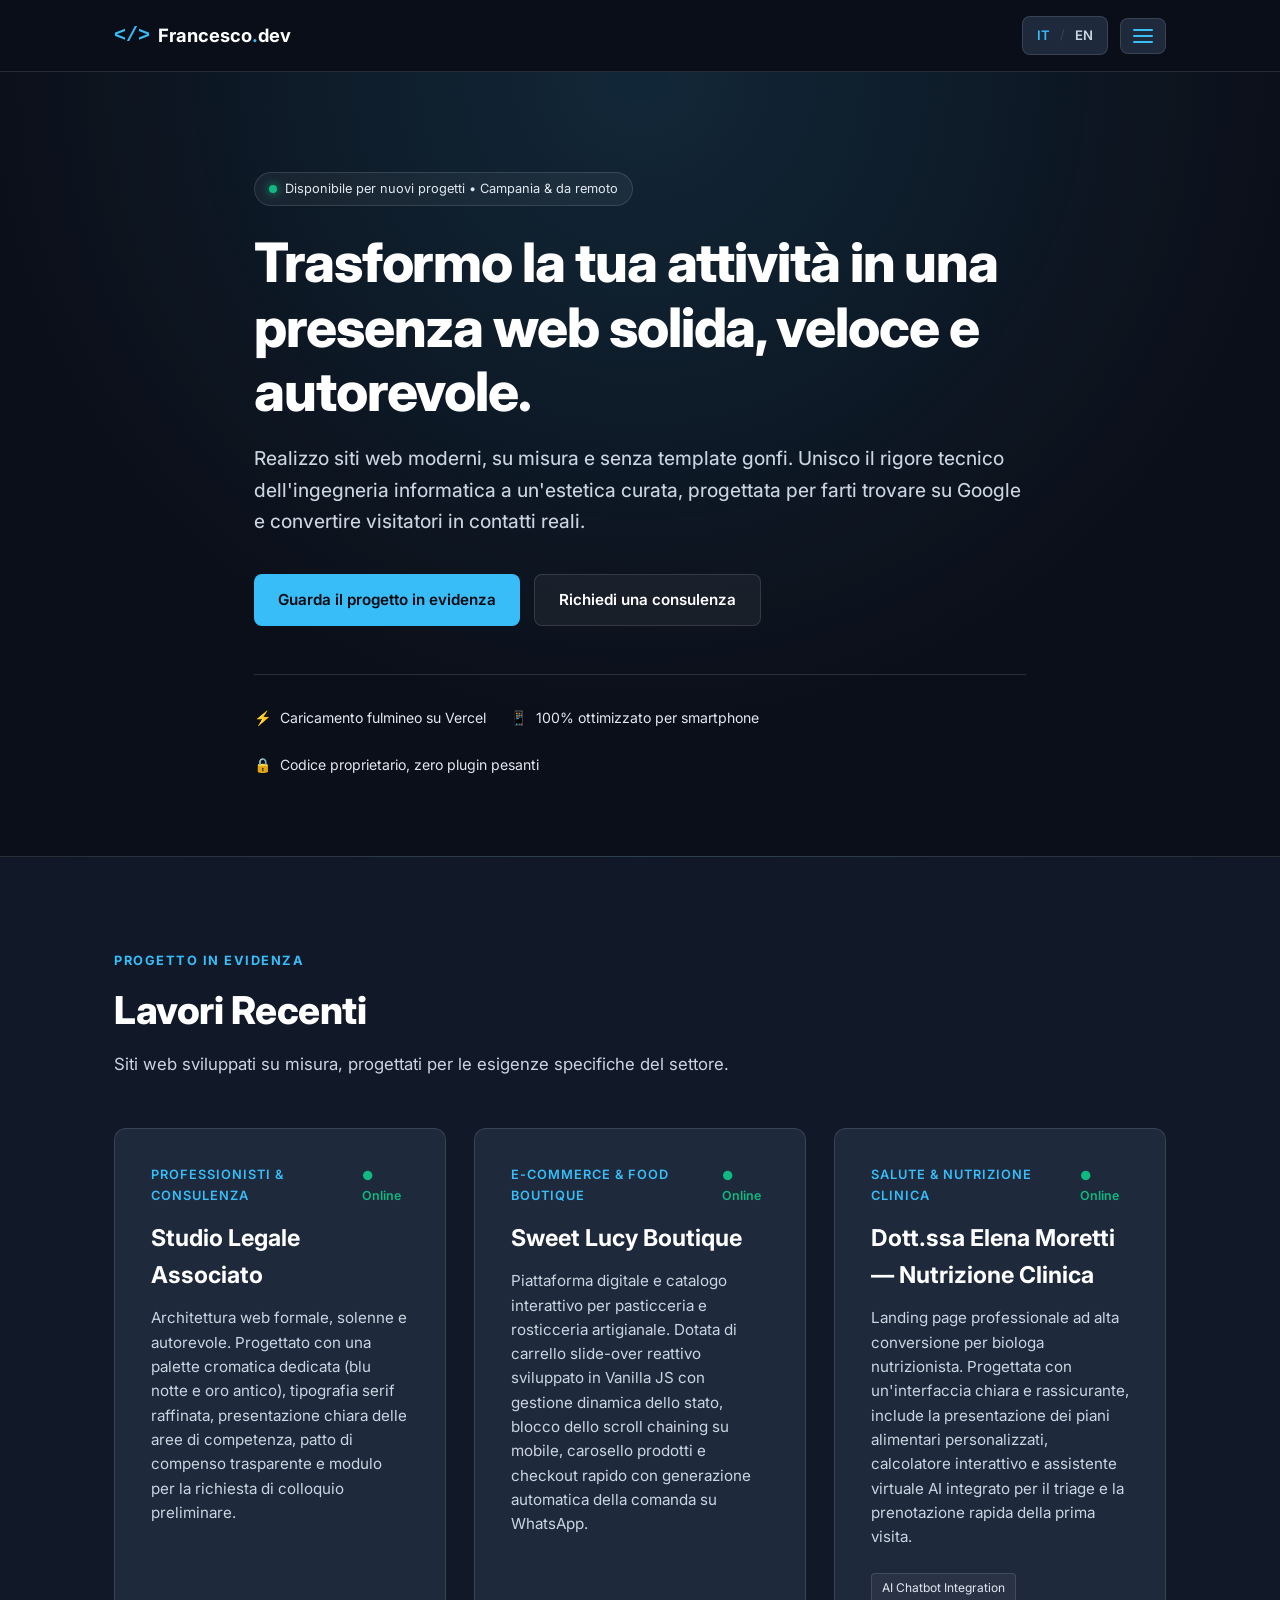
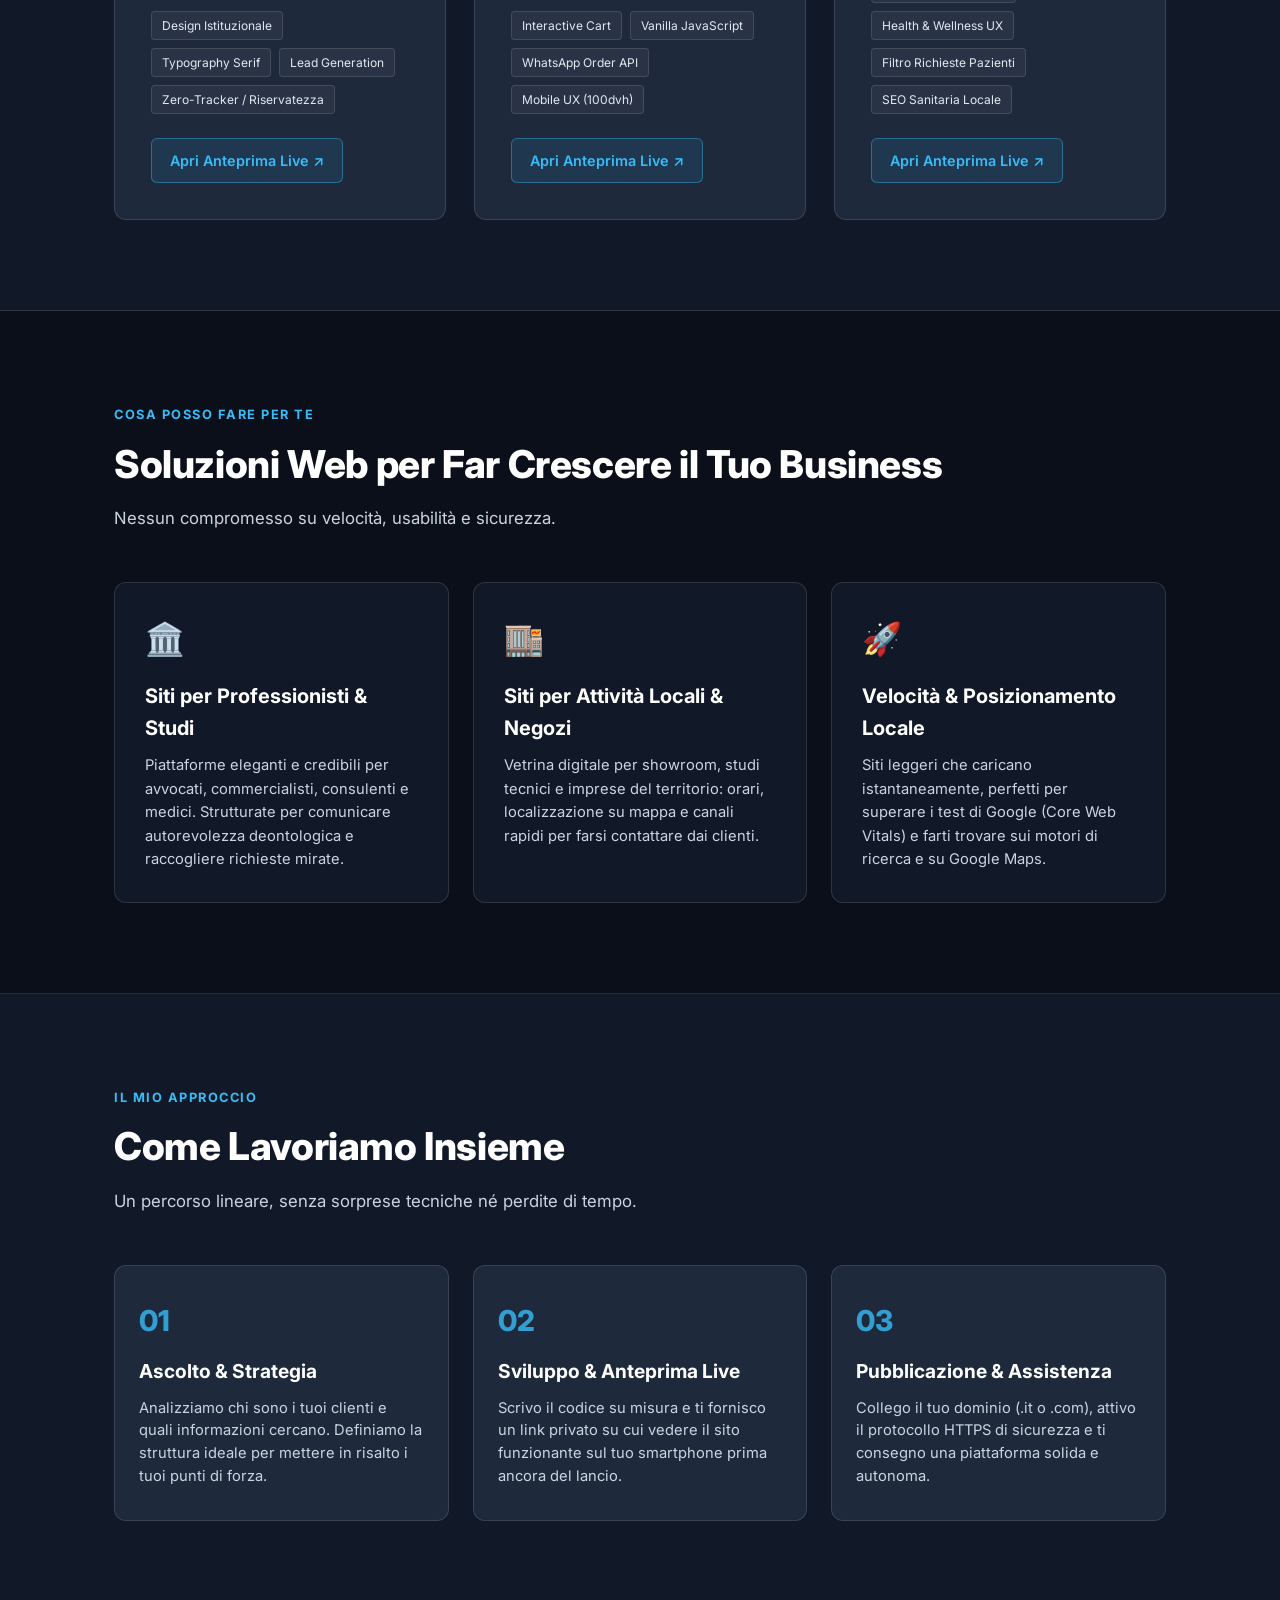
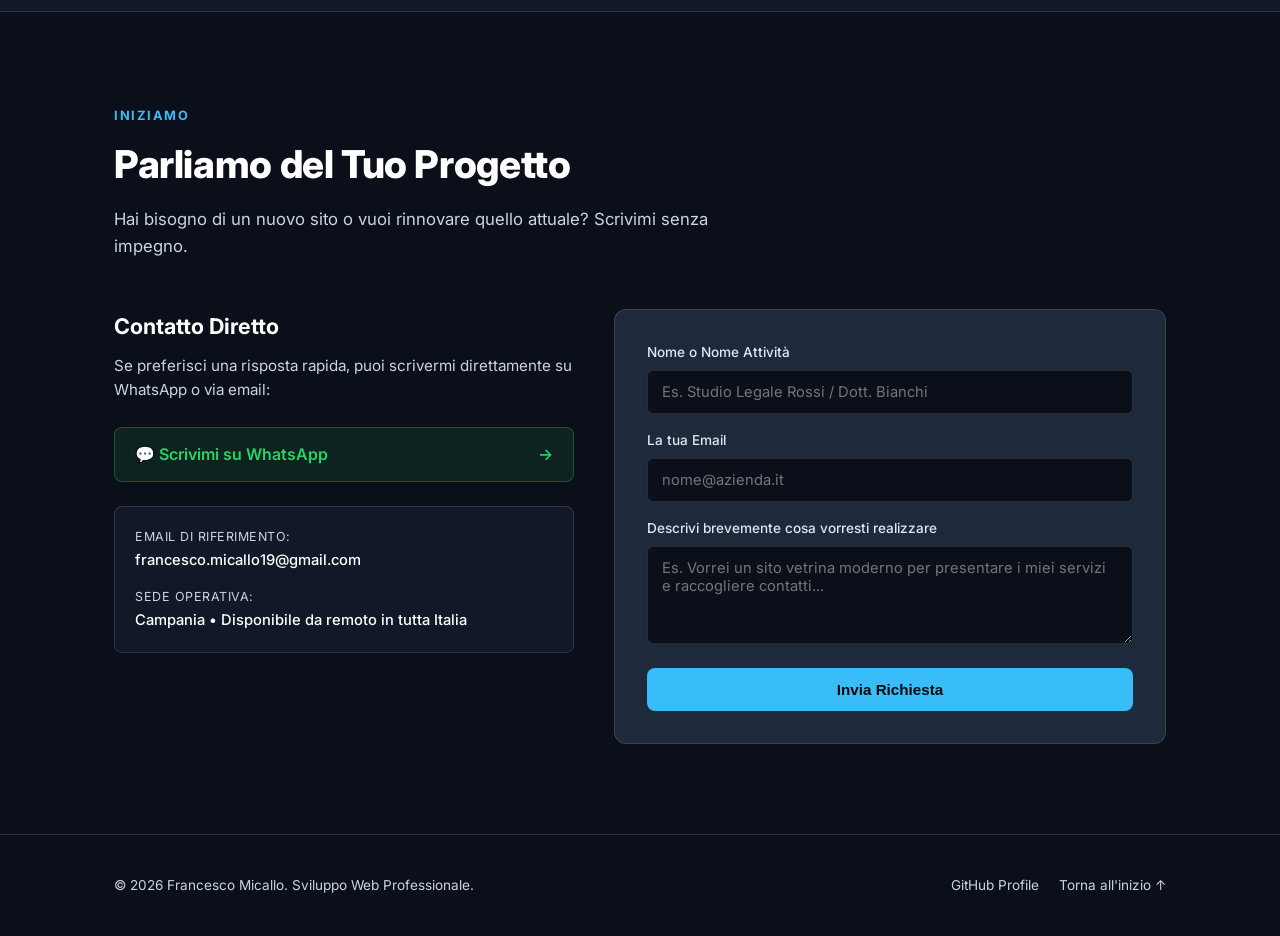
==== commit 80874eb7: "update_nutrizionista" ====
--- a/index.html
+++ b/index.html
@@ -196,35 +196,28 @@
             </div>
           </article>
 
-          <!-- Card Progetto: Studio Nutrizionista -->
-          <div class="project-card">
-          <div class="project-header">
-          <span class="project-tag">Health & Wellness</span>
-          <span class="project-tech">HTML5 • CSS3 • AI Chatbot</span>
-          </div>
-  
-          <div class="project-body">
-         <h3>Dott.xxx Nome Cognome — Nutrizione Clinica</h3>
-         <p>
-           Landing page professionale ad alta conversione per biologa nutrizionista. 
-           Include presentazione dei piani alimentari, calcolatore fabbisogno e assistente AI 
-           interattivo per il triage e la pre-prenotazione delle prime visite.
-        </p>
-    
-        <div class="project-features">
-        <span>✓ Design rassicurante & responsive</span>
-        <span>✓ Chatbot AI per screening richieste</span>
-        <span>✓ Ottimizzazione SEO locale</span>
-       </div>
-      </div>
-
-      <div class="project-footer">
-        <a href="https://studionutrizionista-tau.vercel.app" target="_blank" rel="noopener noreferrer" class="btn-project">
-           Apri Anteprima Live ↗
-        </a>
-       </div>
-      </div>
-
+          <!-- CARD NUTRIZIONE CLINICA -->
+          <article class="project-card">
+            <div class="project-header">
+              <span class="project-category">Salute & Nutrizione Clinica</span>
+              <span class="status-live">● Online</span>
+            </div>
+            <h3>Dott.ssa Elena Moretti — Nutrizione Clinica</h3>
+            <p class="project-desc">
+              Landing page professionale ad alta conversione per biologa nutrizionista. Progettata con un'interfaccia chiara e rassicurante, include la presentazione dei piani alimentari personalizzati, calcolatore interattivo e assistente virtuale AI integrato per il triage e la prenotazione rapida della prima visita.
+            </p>
+            <div class="project-tags">
+              <span>AI Chatbot Integration</span>
+              <span>Health & Wellness UX</span>
+              <span>Filtro Richieste Pazienti</span>
+              <span>SEO Sanitaria Locale</span>
+            </div>
+            <div class="project-actions">
+              <a href="https://studionutrizionista-tau.vercel.app" target="_blank" rel="noopener noreferrer" class="btn-project">
+                Apri Anteprima Live ↗
+              </a>
+            </div>
+          </article>
         </div>
       </div>
     </section>
@@ -240,7 +233,7 @@
 
         <div class="services-grid">
           <div class="service-box">
-            <div class="service-icon">🏛️</div>
+            <div class="service-icon">🏛️️</div>
             <h3>Siti per Professionisti & Studi</h3>
             <p>
               Piattaforme eleganti e credibili per avvocati, commercialisti, consulenti e medici. Strutturate per comunicare autorevolezza deontologica e raccogliere richieste mirate.
@@ -370,4 +363,4 @@
   <script src="script.js" defer></script>
 
 </body>
-</html>+</html>
--- a/style.css
+++ b/style.css
@@ -373,9 +373,10 @@
   gap: 28px;
 }
 
+/* Con 3 progetti la griglia si espande liberamente nel container */
 .portfolio-single {
-  max-width: 720px;
-  margin: 0 auto;
+  max-width: 100%;
+  margin: 0;
 }
 
 .project-card {
@@ -443,6 +444,10 @@
   border: 1px solid var(--border-subtle);
   border-radius: 4px;
   color: var(--text-sub);
+}
+
+.project-actions {
+  margin-top: auto;
 }
 
 .btn-project {
@@ -710,4 +715,4 @@
   .btn {
     width: 100%;
   }
-}+}
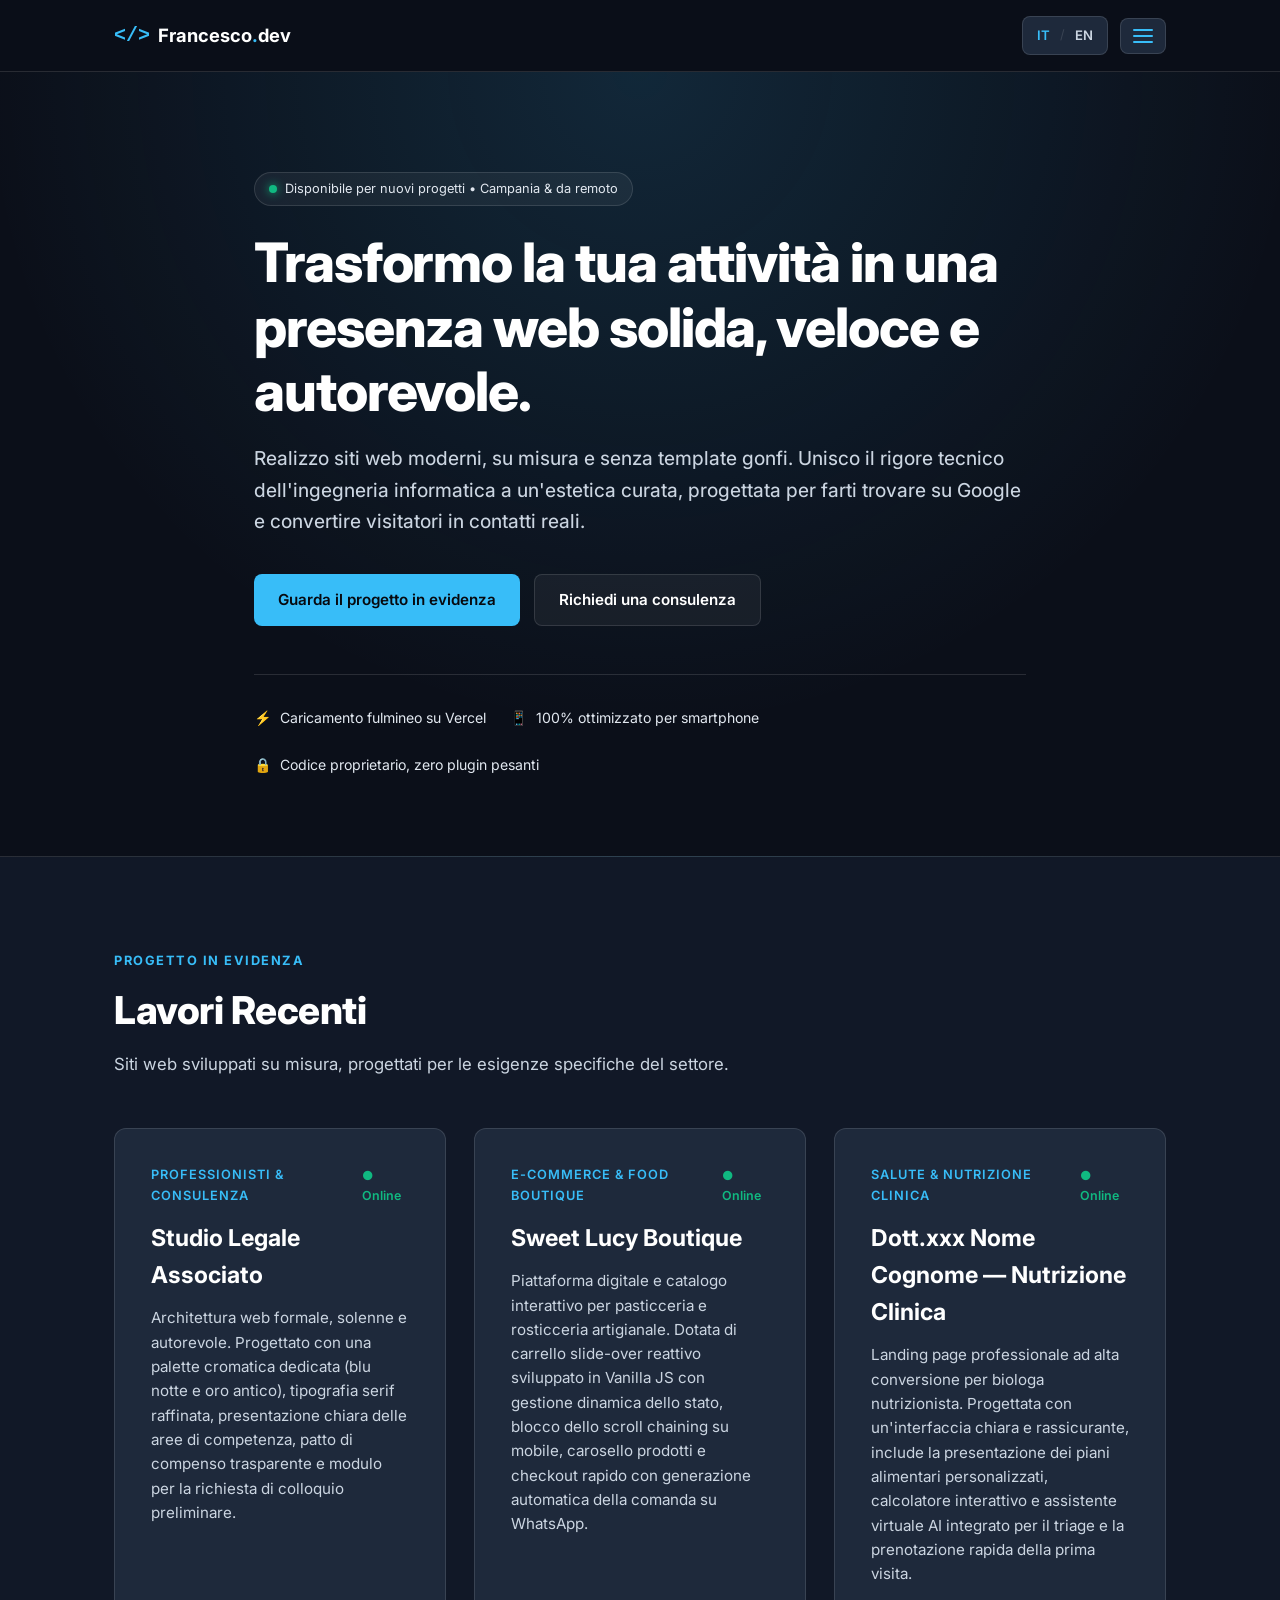
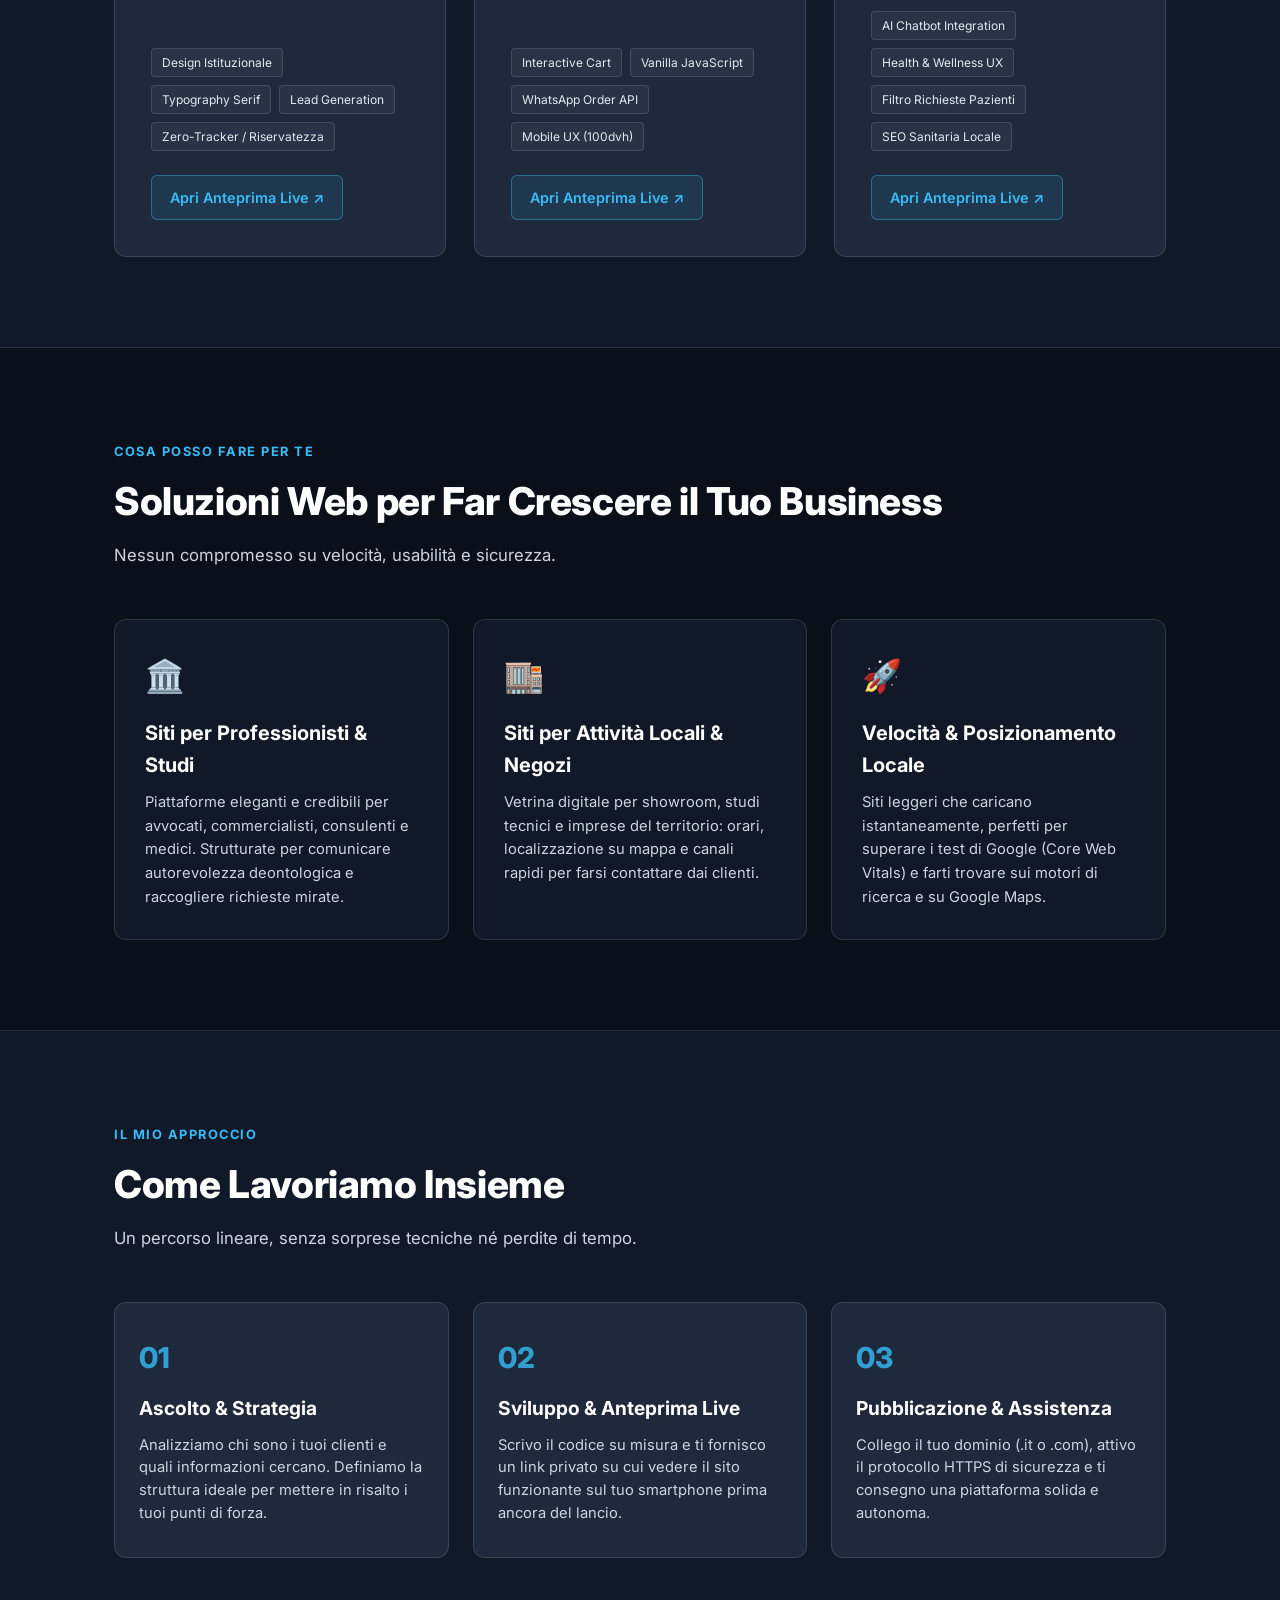
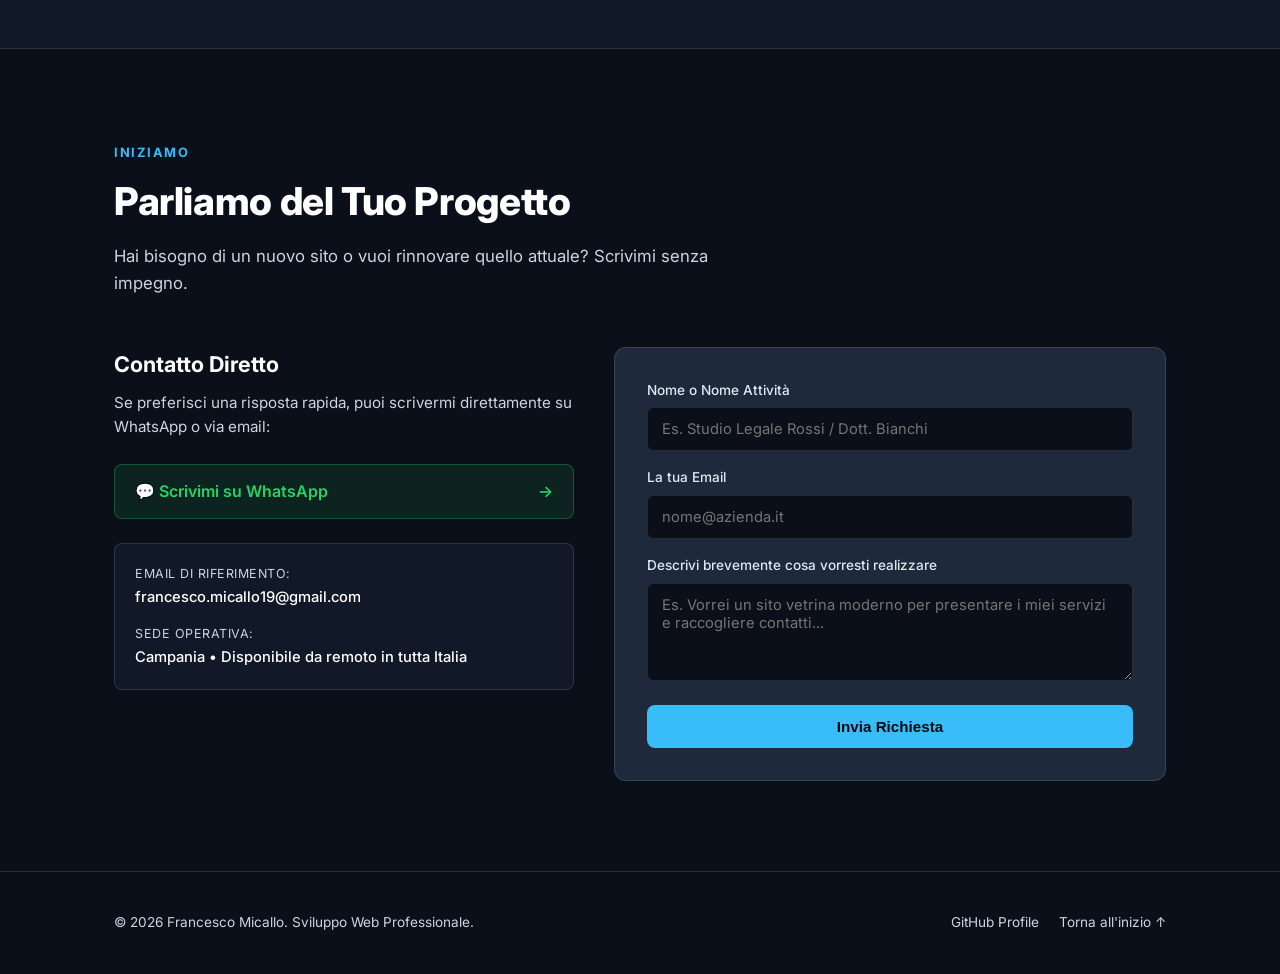
==== commit df4960fc: "update" ====
--- a/index.html
+++ b/index.html
@@ -202,7 +202,7 @@
               <span class="project-category">Salute & Nutrizione Clinica</span>
               <span class="status-live">● Online</span>
             </div>
-            <h3>Dott.ssa Elena Moretti — Nutrizione Clinica</h3>
+            <h3>Dott.xxx Nome Cognome — Nutrizione Clinica</h3>
             <p class="project-desc">
               Landing page professionale ad alta conversione per biologa nutrizionista. Progettata con un'interfaccia chiara e rassicurante, include la presentazione dei piani alimentari personalizzati, calcolatore interattivo e assistente virtuale AI integrato per il triage e la prenotazione rapida della prima visita.
             </p>
